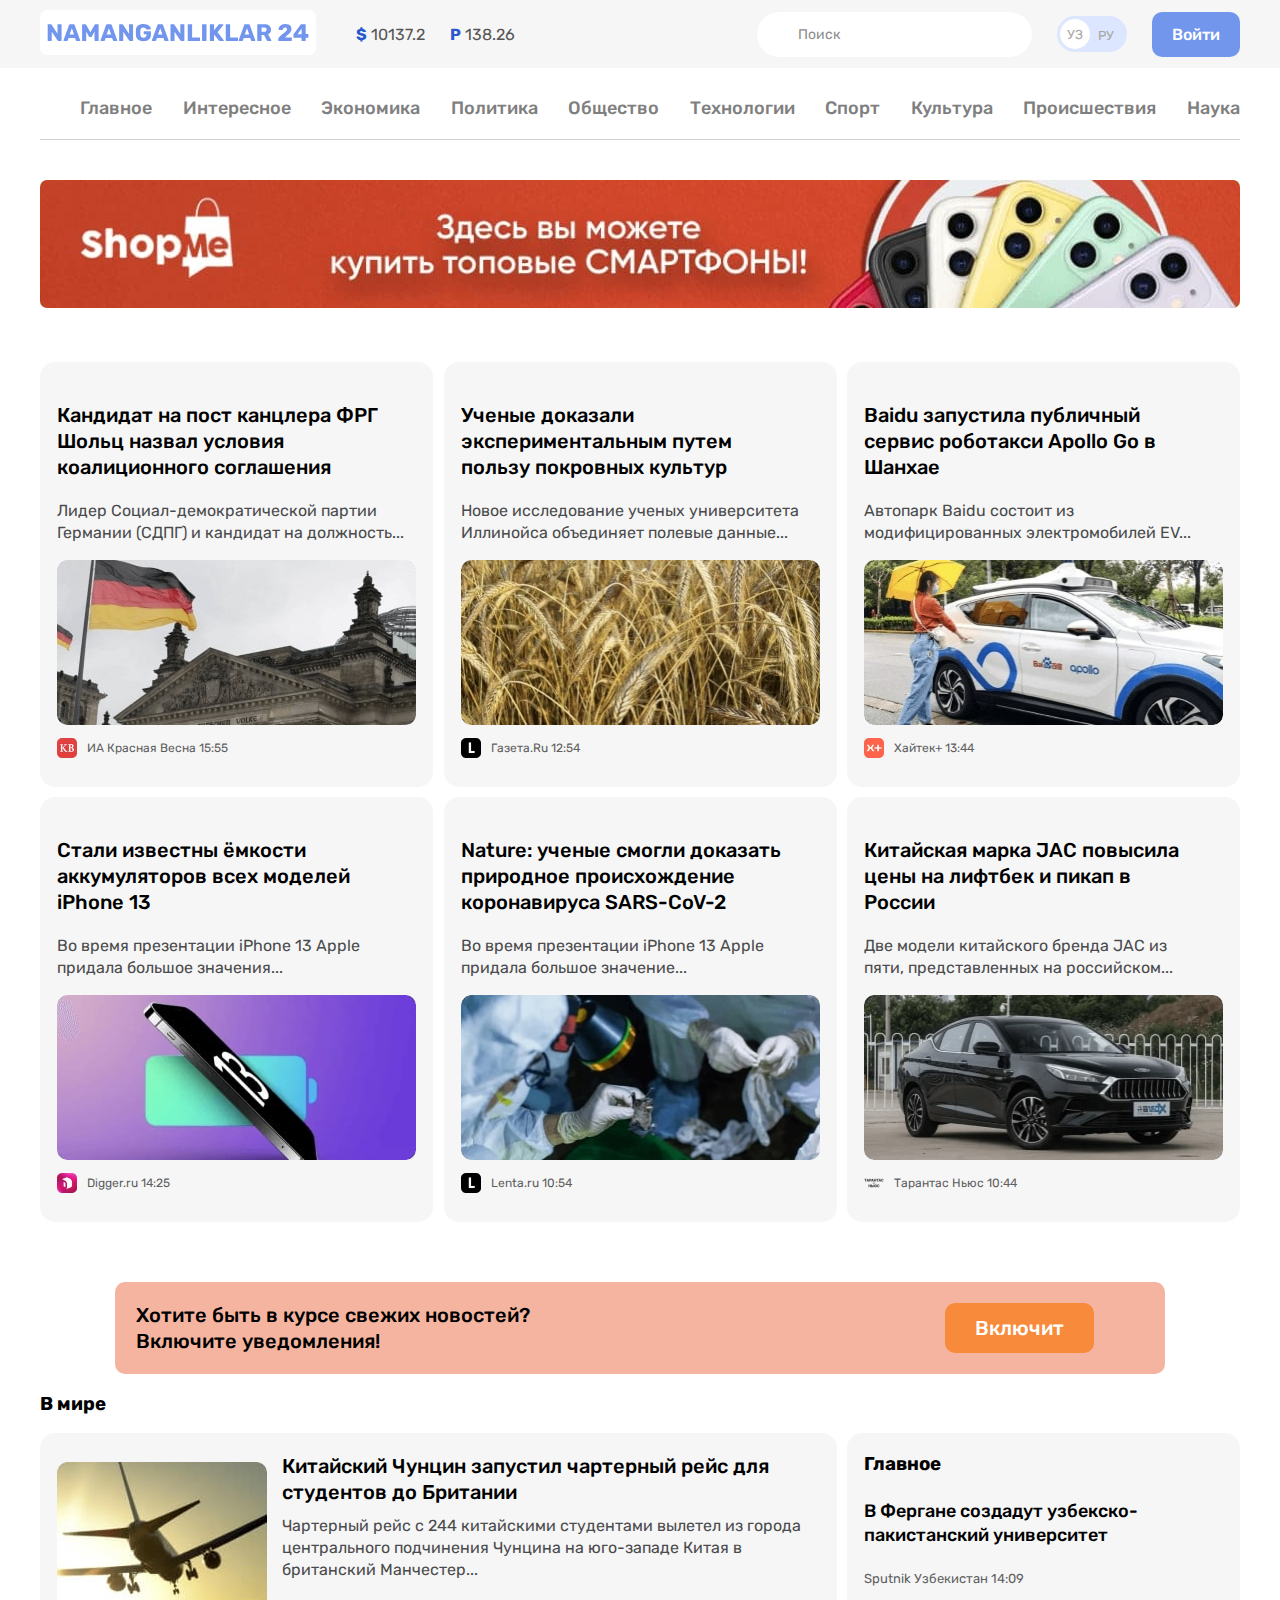
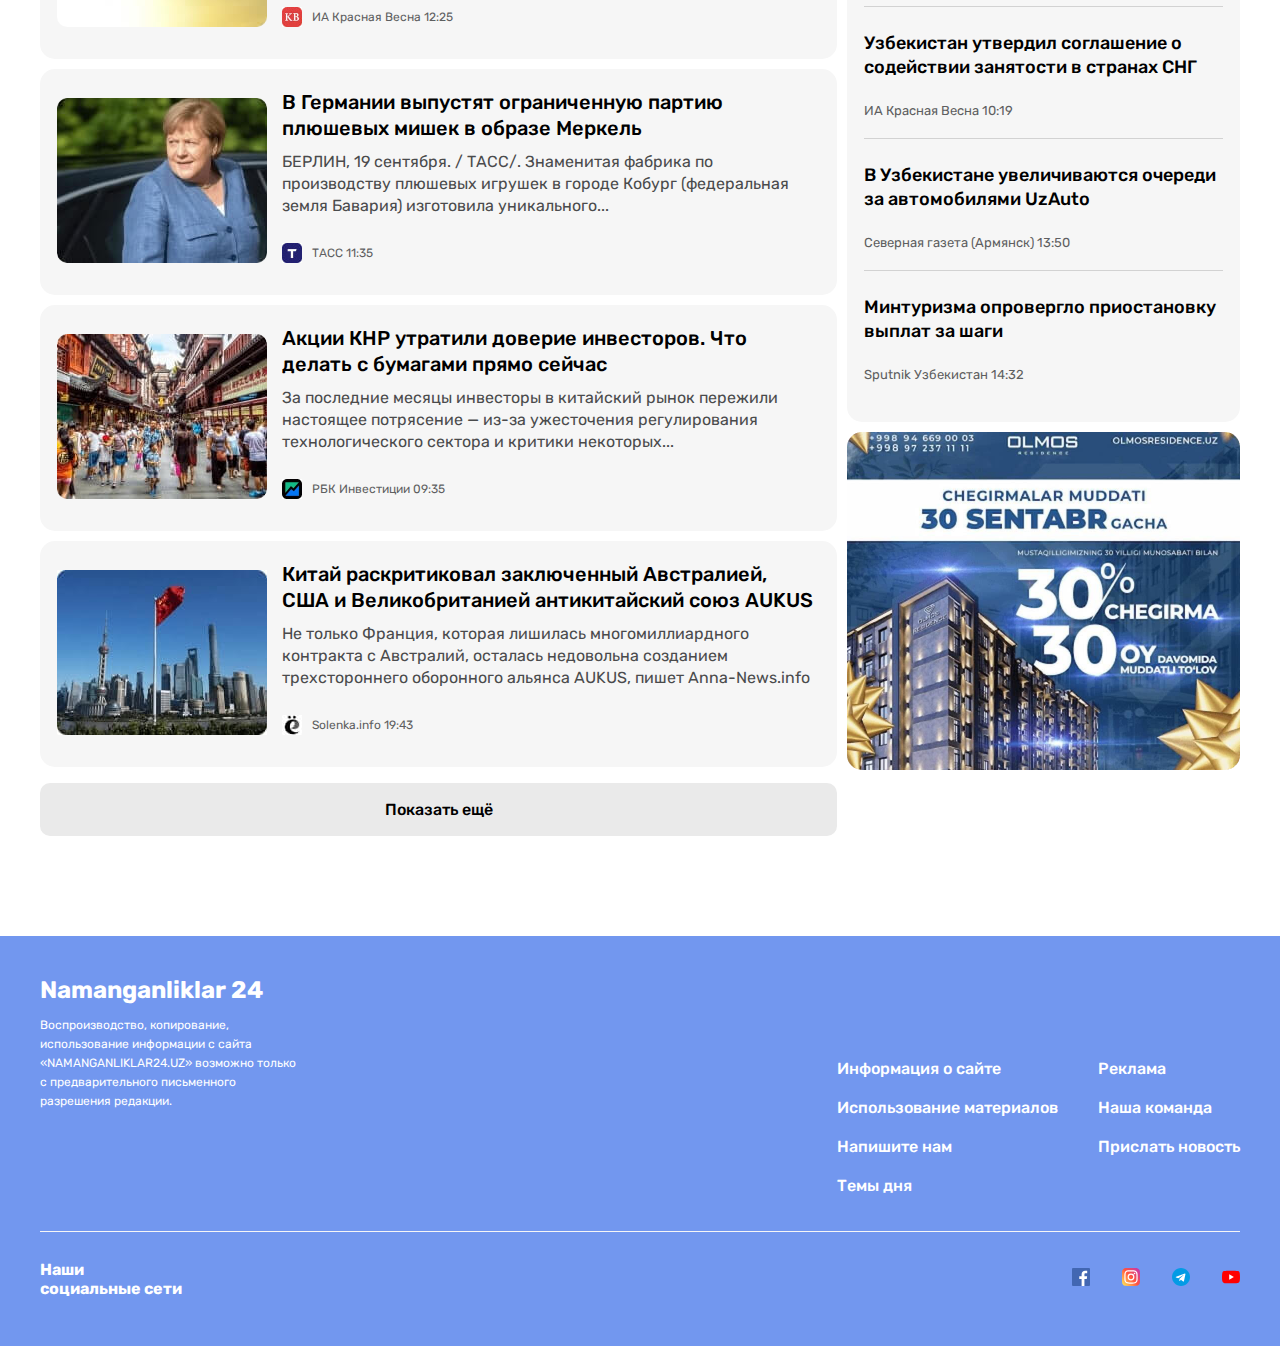
==== index.html @ 08984729 "Add container styling to the page" ====
<!DOCTYPE html>
<html lang="en">
  <head>
    <meta charset="UTF-8" />
    <meta http-equiv="X-UA-Compatible" content="IE=edge" />
    <meta name="viewport" content="width=device-width, initial-scale=1.0" />
    <title>Namanganliklar 24</title>
    <!--* rubik font  -->
    <link rel="preconnect" href="https://fonts.googleapis.com" />
    <link rel="preconnect" href="https://fonts.gstatic.com" crossorigin />
    <link
      href="https://fonts.googleapis.com/css2?family=DM+Serif+Display&family=Rubik&display=swap"
      rel="stylesheet"
    />
    <!--* css -->
    <link rel="stylesheet" href="./css/styles.css" />
  </head>
  <body>
    <!--* header -->
    <header class="site-header">
      <!--* header top -->
      <div class="header-top">
        <div class="container">
          <div class="header-top-inner">
            <div class="header-top-start">
              <!-- logo -->
              <a class="header-logo" href="./index.html">
                <img
                  class="header-logo-img"
                  width="264"
                  height="28"
                  src="./images/header_images/namanganliklar-logo.svg"
                  alt="Namanganliklar Logo"
                />
              </a>
              <!-- currency list -->
              <ul class="header-top-currency-list">
                <li class="currency-item">
                  <span class="currency">$</span> 10137.2
                </li>
                <li class="currency-item">
                  <span class="currency">P</span> 138.26
                </li>
              </ul>
            </div>

            <div class="header-top-end">
              <!-- search bar -->
              <div class="header-top-search">
                <p class="search-text">Поиск</p>
              </div>
              <!-- language toggle -->
              <ul class="lang-list">
                <li class="lang-item">
                  <a class="lang-link active-lang" href="#"> УЗ </a>
                </li>
                <li class="lang-item">
                  <a class="lang-link" href="#"> РУ </a>
                </li>
              </ul>
              <!-- signup -->
              <a class="header-top-end-signup" href="#">Войти</a>
            </div>
          </div>
        </div>
      </div>

      <!--* header bottom -> site navigation -->
      <nav class="site-navigation">
        <div class="container">
          <ul class="site-navigation-links">
            <li class="site-navigation-item">
              <a class="site-navigation-link" href="#">Главное</a>
            </li>
            <li class="site-navigation-item">
              <a class="site-navigation-link" href="#">Интересное</a>
            </li>
            <li class="site-navigation-item">
              <a class="site-navigation-link" href="#">Экономика</a>
            </li>
            <li class="site-navigation-item">
              <a class="site-navigation-link" href="#">Политика</a>
            </li>
            <li class="site-navigation-item">
              <a class="site-navigation-link" href="#">Общество</a>
            </li>
            <li class="site-navigation-item">
              <a class="site-navigation-link" href="#">Технологии</a>
            </li>
            <li class="site-navigation-item">
              <a class="site-navigation-link" href="#">Спорт</a>
            </li>
            <li class="site-navigation-item">
              <a class="site-navigation-link" href="#">Культура</a>
            </li>
            <li class="site-navigation-item">
              <a class="site-navigation-link" href="#">Происшествия</a>
            </li>
            <li class="site-navigation-item">
              <a class="site-navigation-link" href="#">Наука</a>
            </li>
          </ul>
        </div>
      </nav>
    </header>

    <!--* end of the header  -->
    <!--* main -->
    <main>
      <aside class="aside-top">
        <div class="container">
          <a class="aside-top-ad" target="blank" href="https://shopme.uz/">
            <img
              class="aside-top-ad-image"
              src="./images/banner-images/shopme_image.jpg"
              srcset="
                ./images/banner-images/shopme_image.jpg    1x,
                ./images/banner-images/shopme_image@2x.jpg 2x
              "
              alt="ShopMe ad image"
              width="1200"
              height="128"
            />
          </a>
        </div>
      </aside>

      <!--* Latest news -->
      <section class="latest-news">
        <div class="container">
          <ul class="latest-news-list">
            <li class="latest-news-item">
              <h3 class="latest-news-item-title">
                <a class="latest-news-item-link" href="#">
                  Кандидат на пост канцлера ФРГ Шольц назвал условия
                  коалиционного соглашения
                </a>
              </h3>
              <p class="latest-news-item-text text-gray">
                Лидер Социал-демократической партии Германии (СДПГ) и кандидат
                на должность...
              </p>
              <img
                class="latest-news-item-img"
                src="./images/card_images/germany.jpg"
                srcset="
                  ./images/card_images/germany.jpg    1x,
                  ./images/card_images/germany@2x.jpg 2x
                "
                alt="template logo"
                width="359"
                height="165"
              />
              <div class="latest-news-item-box">
                <img
                  class="latest-news-item-box-img"
                  src="./images/brands/KB.png"
                  srcset="
                    ./images/brands/KB.png    1x,
                    ./images/brands/KB@2x.jpg 2x
                  "
                  alt="template logo"
                  width="20"
                  height="20"
                />
                <p class="latest-news-item-box-text">
                  ИА Красная Весна
                  <time class="latest-news-item-box-time">15:55</time>
                </p>
              </div>
            </li>
            <li class="latest-news-item">
              <div class="latest-news-item-container">
                <h3 class="latest-news-item-title">
                  <a class="latest-news-item-link" href="#"
                    >Ученые доказали экспериментальным путем пользу покровных
                    культур</a
                  >
                </h3>
              </div>
              <p class="latest-news-item-text text-gray">
                Новое исследование ученых университета Иллинойса объединяет
                полевые данные...
              </p>
              <img
                class="latest-news-item-img"
                src="./images/card_images/corn.jpg"
                srcset="
                  ./images/card_images/corn.jpg    1x,
                  ./images/card_images/corn@2x.jpg 2x
                "
                alt="corn image"
                width="359"
                height="165"
              />
              <div class="latest-news-item-box">
                <img
                  class="latest-news-item-box-img"
                  src="./images/brands/lenta_ru.png"
                  srcset="
                    ./images/brands/lenta_ru.png    1x,
                    ./images/brands/lenta_ru@2x.jpg
                  "
                  alt="lenta.ru logo"
                  width="20"
                  height="20"
                />
                <p class="latest-news-item-box-text">
                  Газета.Ru <time class="latest-news-item-box-time">12:54</time>
                </p>
              </div>
            </li>
            <li class="latest-news-item">
              <div class="latest-news-item-container">
                <h3 class="latest-news-item-title">
                  <a class="latest-news-item-link" href="#"
                    >Baidu запустила публичный сервис роботакси Apollo Go в
                    Шанхае</a
                  >
                </h3>
              </div>
              <p class="latest-news-item-text text-gray">
                Автопарк Baidu состоит из модифицированных электромобилей EV...
              </p>
              <img
                class="latest-news-item-img"
                src="./images/card_images/car.jpg"
                srcset="
                  ./images/card_images/car.jpg    1x,
                  ./images/card_images/car@2x.jpg 2x
                "
                alt="electro car image"
                width="359"
                height="165"
              />
              <div class="latest-news-item-box">
                <img
                  class="latest-news-item-box-img"
                  src="./images/brands/X+.png"
                  srcset="
                    ./images/brands/X+.png   1x,
                    ./images/brands/X@2x.jpg 2x
                  "
                  alt="Xayter+ logo"
                  width="20"
                  height="20"
                />
                <p class="latest-news-item-box-text">
                  Хайтек+ <time class="latest-news-item-box-time">13:44</time>
                </p>
              </div>
            </li>
            <li class="latest-news-item">
              <div class="latest-news-item-container">
                <h3 class="latest-news-item-title">
                  <a class="latest-news-item-link" href="#"
                    >Стали известны ёмкости аккумуляторов всех моделей iPhone
                    13</a
                  >
                </h3>
                <p class="latest-news-item-text text-gray">
                  Во время презентации iPhone 13 Apple придала большое
                  значения...
                </p>
              </div>
              <img
                class="latest-news-item-img"
                src="./images/card_images/Iphone13.jpg"
                srcset="
                  ./images/card_images/Iphone13.jpg    1x,
                  ./images/card_images/Iphone13@2x.jpg 2x
                "
                alt="Iphone13 image"
                width="359"
                height="165"
              />
              <div class="latest-news-item-box">
                <img
                  class="latest-news-item-box-img"
                  src="./images/brands/digger_ru.png"
                  srcset="
                    ./images/brands/digger_ru.png    1x,
                    ./images/brands/digger_ru@2x.jpg
                  "
                  alt="digger.ru logo"
                  width="20"
                  height="20"
                />
                <p class="latest-news-item-box-text">
                  Digger.ru <time class="latest-news-item-box-time">14:25</time>
                </p>
              </div>
            </li>
            <li class="latest-news-item">
              <div class="latest-news-item-container">
                <h3 class="latest-news-item-title">
                  <a class="latest-news-item-link" href="#">
                    Nature: ученые смогли доказать природное происхождение
                    коронавируса SARS-CoV-2
                  </a>
                </h3>
                <p class="latest-news-item-text text-gray">
                  Во время презентации iPhone 13 Apple придала большое
                  значение...
                </p>
              </div>
              <img
                class="latest-news-item-img"
                src="./images/card_images/surgery.jpg"
                srcset="
                  ./images/card_images/surgery.jpg    1x,
                  ./images/card_images/surgery@2x.jpg 2x
                "
                alt="surgery image"
                width="359"
                height="165"
              />
              <div class="latest-news-item-box">
                <img
                  class="latest-news-item-box-img"
                  src="./images/brands/lenta_ru.png"
                  srcset="
                    ./images/brands/lenta_ru.png    1x,
                    ./images/brands/lenta_ru@2x.jpg 2x
                  "
                  alt="lenta.ru logo"
                  width="20"
                  height="20"
                />
                <p class="latest-news-item-box-text">
                  Lenta.ru <time class="latest-news-item-box-time">10:54</time>
                </p>
              </div>
            </li>
            <li class="latest-news-item">
              <div class="latest-news-item-container">
                <h3 class="latest-news-item-title">
                  <a class="latest-news-item-link" href="#"
                    >Китайская марка JAC повысила цены на лифтбек и пикап в
                    <br />
                    России</a
                  >
                </h3>
                <p class="latest-news-item-text text-gray">
                  Две модели китайского бренда JAC из пяти, представленных на
                  российском...
                </p>
              </div>
              <img
                class="latest-news-item-img"
                src="./images/card_images/car_black.jpg"
                srcset="
                  ./images/card_images/car_black.jpg    1x,
                  ./images/card_images/car_black@2x.jpg 2x
                "
                alt="car image"
                width="359"
                height="165"
              />
              <div class="latest-news-item-box">
                <img
                  class="latest-news-item-box-img"
                  src="./images/brands/Tarantas_News.png"
                  srcset="
                    ./images/brands/Tarantas_News.png    1x,
                    ./images/brands/Tarantas_News@2x.jpg
                  "
                  alt="Tarantas News logo"
                  width="20"
                  height="20"
                />
                <p class="latest-news-item-box-text">
                  Тарантас Ньюс
                  <time class="latest-news-item-box-time">10:44</time>
                </p>
              </div>
            </li>
          </ul>
        </div>
      </section>
      <!--* banner end -->

      <!--* article -->
      <article class="site-article">
        <div class="article-inner">
          <h3 class="article-title text-black">
            Хотите быть в курсе свежих новостей? <br />
            Включите уведомления!
          </h3>
          <a class="article-link text-white" href="#">Включит</a>
        </div>
      </article>

      <!--* in the world section -->
      <section class="world-news">
        <div class="container">
          <h3>В мире</h3>
          <!-- news wrapper -->
          <div class="news-container">
            <div class="world-news-wrapper">
              <ul class="world-news-list">
                <li class="world-news-item">
                  <img
                    class="world-news-item-img"
                    src="./images/in_the_world_section/airplane.jpg"
                    srcset="
                      ./images/in_the_world_section/airplane.jpg        1x,
                      ./images/in_the_world_section/airplane_retina.jpg 2x
                    "
                    alt="airplane"
                    width="210"
                    height="165"
                  />
                  <div class="world-news-item-info">
                    <div class="world-news-item-container">
                      <h4 class="world-news-item-title">
                        <a href="#" class="world-news-item-link"
                          >Китайский Чунцин запустил чартерный рейс для
                          студентов до Британии</a
                        >
                      </h4>
                      <p class="world-news-item-text text-gray">
                        Чартерный рейс с 244 китайскими студентами вылетел из
                        города центрального подчинения Чунцина на юго-западе
                        Китая в британский Манчестер...
                      </p>
                    </div>
                    <div class="world-news-item-box">
                      <img
                        class="world-news-item-box-img"
                        src="./images/in_the_world_section/card-images/kb.jpg"
                        srcset="
                          ./images/in_the_world_section/card-images/kb.jpg    1x,
                          ./images/in_the_world_section/card-images/kb@2x.jpg 2x
                        "
                        alt="template image"
                        width="20"
                        height="20"
                      />
                      <p class="world-news-item-box-text">
                        ИА Красная Весна
                        <time class="world-news-item-box-time">12:25</time>
                      </p>
                    </div>
                  </div>
                </li>
                <li class="world-news-item">
                  <img
                    class="world-news-item-img"
                    src="./images/in_the_world_section/angela_merkel.jpg"
                    alt="angela merkel"
                    width="210"
                    height="165"
                    srcset="
                      ./images/in_the_world_section/angela_merkel.jpg        1x,
                      ./images/in_the_world_section/angela_merkel_retina.jpg 2x
                    "
                  />

                  <div class="world-news-item-info">
                    <div class="world-news-item-container">
                      <h4 class="world-news-item-title">
                        <a href="#" class="world-news-item-link"
                          >В Германии выпустят ограниченную партию плюшевых
                          мишек в образе Меркель</a
                        >
                      </h4>
                    </div>
                    <p class="world-news-item-text text-gray">
                      БЕРЛИН, 19 сентября. / ТАСС/. Знаменитая фабрика по
                      производству плюшевых игрушек в городе Кобург (федеральная
                      земля Бавария) изготовила уникального...
                    </p>
                    <div class="world-news-item-box">
                      <img
                        class="world-news-item-box-img"
                        src="./images/in_the_world_section/card-images/tass.jpg"
                        srcset="
                          ./images/in_the_world_section/card-images/tass.jpg    1x,
                          ./images/in_the_world_section/card-images/tass@2x.jpg 2x
                        "
                        alt="template image"
                        width="20"
                        height="20"
                      />
                      <p class="world-news-item-box-text">
                        ТАСС
                        <time class="world-news-item-box-time">11:35</time>
                      </p>
                    </div>
                  </div>
                </li>
                <li class="world-news-item">
                  <img
                    class="world-news-item-img"
                    src="./images/in_the_world_section/china_street.jpg"
                    alt="china street"
                    width="210"
                    height="165"
                    srcset="
                      ./images/in_the_world_section/china_street.jpg        1x,
                      ./images/in_the_world_section/china_street_retina.jpg 2x
                    "
                  />

                  <div class="world-news-item-info">
                    <div class="world-news-item-container">
                      <h4 class="world-news-item-title">
                        <a href="#" class="world-news-item-link"
                          >Акции КНР утратили доверие инвесторов. Что делать с
                          бумагами прямо сейчас</a
                        >
                      </h4>
                    </div>
                    <p class="world-news-item-text text-gray">
                      За последние месяцы инвесторы в китайский рынок пережили
                      настоящее потрясение — из-за ужесточения регулирования
                      технологического сектора и критики некоторых...
                    </p>
                    <div class="world-news-item-box">
                      <img
                        class="world-news-item-box-img"
                        src="./images/in_the_world_section/card-images/tbk.jpg"
                        srcset="
                          ./images/in_the_world_section/card-images/tbk.jpg    1x,
                          ./images/in_the_world_section/card-images/tbk@2x.jpg 2x
                        "
                        alt="template image"
                        width="20"
                        height="20"
                      />
                      <p class="world-news-item-box-text">
                        РБК Инвестиции
                        <time class="world-news-item-box-time">09:35</time>
                      </p>
                    </div>
                  </div>
                </li>
                <li class="world-news-item">
                  <img
                    src="./images/in_the_world_section/china_flag.jpg"
                    alt="china flag"
                    width="210"
                    height="165"
                    srcset="
                      ./images/in_the_world_section/china_flag.jpg        1x,
                      ./images/in_the_world_section/china_flag_retina.jpg 2x
                    "
                  />

                  <div class="world-news-item-info">
                    <div class="world-news-item-container">
                      <h4 class="world-news-item-title">
                        <a href="#" class="world-news-item-link"
                          >Китай раскритиковал заключенный Австралией, США и
                          Великобританией антикитайский союз AUKUS</a
                        >
                      </h4>
                    </div>
                    <p class="world-news-item-text text-gray">
                      Не только Франция, которая лишилась многомиллиардного
                      контракта с Австралий, осталась недовольна созданием
                      трехстороннего оборонного альянса AUKUS, пишет
                      Anna-News.info
                    </p>
                    <div class="world-news-item-box">
                      <img
                        class="world-news-item-box-img"
                        src="./images/in_the_world_section/card-images/solenka.jpg"
                        srcset="
                          ./images/in_the_world_section/card-images/solenka.jpg    1x,
                          ./images/in_the_world_section/card-images/solenka@2x.jpg 2x
                        "
                        alt="template image"
                        width="20"
                        height="20"
                      />
                      <p class="world-news-item-box-text">
                        Solenka.info
                        <time class="world-news-item-box-time">19:43</time>
                      </p>
                    </div>
                  </div>
                </li>
              </ul>
              <a class="world-news-wrapper-link text-black" href="#"
                >Показать ещё</a
              >
            </div>
            <div class="main-news">
              <div class="main-news-container">
                <h3 class="text-black main-news-title">Главное</h3>
                <ul class="main-news-list">
                  <li class="main-news-item">
                    <div class="main-news-item-container">
                      <h4 class="main-news-item-title">
                        <a href="#" class="main-news-item-link">
                          В Фергане создадут узбекско-пакистанский университет
                        </a>
                      </h4>
                    </div>
                    <p class="main-news-item-text">
                      Sputnik Узбекистан
                      <time class="main-news-item-box-time">14:09</time>
                    </p>
                  </li>
                  <li class="main-news-item">
                    <div class="main-news-item-container">
                      <h4 class="main-news-item-title">
                        <a href="#" class="main-news-item-link">
                          Узбекистан утвердил соглашение о содействии занятости
                          в странах СНГ
                        </a>
                      </h4>
                    </div>
                    <p class="main-news-item-text">
                      ИА Красная Весна
                      <time class="main-news-item-box-time">10:19</time>
                    </p>
                  </li>
                  <li class="main-news-item">
                    <div class="main-news-item-container">
                      <h4 class="main-news-item-title">
                        <a href="#" class="main-news-item-link">
                          В Узбекистане увеличиваются очереди за автомобилями
                          UzAuto
                        </a>
                      </h4>
                    </div>
                    <p class="main-news-item-text">
                      Северная газета (Армянск)
                      <time class="main-news-item-box-time">13:50</time>
                    </p>
                  </li>
                  <li class="main-news-item last-item">
                    <div class="main-news-item-container">
                      <h4 class="main-news-item-title">
                        <a href="#" class="main-news-item-link">
                          Минтуризма опровергло приостановку выплат за шаги
                        </a>
                      </h4>
                    </div>
                    <p class="main-news-item-text">
                      Sputnik Узбекистан
                      <time class="main-news-item-box-time">14:32</time>
                    </p>
                  </li>
                </ul>
              </div>
              <aside class="aside-bottom">
                <a
                  class="aside-bottom-ad-link"
                  target="blank"
                  href="https://olmosresidence.uz/"
                  ><img
                    class="aside-bottom-ad-img"
                    src="./images/aside_image.jpg"
                    srcset="
                      ./images/aside_image.jpg        1x,
                      ./images/aside_image_retina.jpg 2x
                    "
                    alt="template image"
                    width="393"
                    height="338"
                /></a>
              </aside>
            </div>
          </div>
        </div>
      </section>
    </main>

    <!-- Footer -->
    <footer class="bg-blue text-white site-footer">
      <div class="container">
        <div class="footer-top">
          <!-- top-start -->
          <div class="footer-copyright">
            <strong class="footer-copyright-logo">Namanganliklar 24</strong>
            <p class="footer-copyright-text">
              Воспроизводство, копирование, использование информации с сайта
              «NAMANGANLIKLAR24.UZ» возможно только с предварительного
              письменного разрешения редакции.
            </p>
          </div>
          <!--* top-middle and top-end sides are near to each other. That's why we're gonna use a div here -->
          <div class="footer-links-container">
            <ul class="footer-links">
              <li class="footer-links-item">
                <a class="footer-links-item-link text-white" href="#"
                  >Информация о сайте</a
                >
              </li>
              <li class="footer-links-item">
                <a class="footer-links-item-link text-white" href="#"
                  >Использование материалов</a
                >
              </li>
              <li class="footer-links-item">
                <a class="footer-links-item-link text-white" href="#"
                  >Напишите нам</a
                >
              </li>
              <li class="footer-links-item">
                <a class="footer-links-item-link text-white" href="#"
                  >Темы дня</a
                >
              </li>
            </ul>
            <ul class="footer-links">
              <li class="footer-links-item">
                <a class="footer-links-item-link text-white" href="#"
                  >Реклама</a
                >
              </li>
              <li class="footer-links-item">
                <a class="footer-links-item-link text-white" href="#"
                  >Наша команда</a
                >
              </li>
              <li class="footer-links-item">
                <a class="footer-links-item-link text-white" href="#"
                  >Прислать новость</a
                >
              </li>
            </ul>
            <!-- footer bottom -->
          </div>
        </div>
        <div class="footer-bottom">
          <strong class="footer-bottom-title">Наши <br> социальные сети</strong>
          <ul class="footer-bottom-list">
            <li class="footer-bottom-item">
              <a
                class="footer-bottom-list-link"
                href="https://facebook.com"
                target="blank"
                ><img
                  class="footer-bottom-list-link-img"
                  src="./images/social-logos/facebook.svg"
                  alt="facebook image"
                  width="18"
                  height="18"
              /></a>
            </li>
            <li class="footer-bottom-item">
              <a
                class="footer-bottom-list-link"
                href="https://instagram.com"
                target="blank"
                ><img
                  class="footer-bottom-list-link-img"
                  src="./images/social-logos/instagram.svg"
                  alt="instagram image"
                  width="18"
                  height="18"
              /></a>
            </li>
            <li class="footer-bottom-item">
              <a
                class="footer-bottom-list-link"
                href="https://telegram.com"
                target="blank"
                ><img
                  class="footer-bottom-list-link-img"
                  src="./images/social-logos/telegram.svg"
                  alt="telegram image"
                  width="18"
                  height="18"
              /></a>
            </li>
            <li class="footer-bottom-item">
              <a
                class="footer-bottom-list-link"
                href="https://m.youtube.com"
                target="blank"
                ><img
                  class="footer-bottom-list-link-img"
                  src="./images/social-logos/youtube.svg"
                  alt="youtube image"
                  width="18"
                height="18"  
                />
                 </a
              >
            </li>
          </ul>
        </div>
      </div>
    </footer>
  </body>
</html>
---- css/styles.css ----
/** custom styling and classes **/
*{
  box-sizing: border-box;
}
body {
  margin: 0;
  font-family: "Rubik", sans-serif;
}

ul {
  list-style: none;
}

a {
  text-decoration: none;
}

.text-black {
  color: #000;
}

.text-gray {
  color: #4a4b4c;
}

.text-white {
  color: #fff;
}

h1,
h2,
h3,
h4 {
  color: #000;
}

.bg-blue {
  background-color: #7297ef;
}

.container{
  width: 1240px;
  margin-right: auto;
  margin-left: auto;
  padding-right: 20px;
  padding-left: 20px;
}

/********* HEADER ********/

.header-top{
  background-color: #f6f6f6;
}

.header-top-inner {
  display: flex;
  justify-content: space-between;
  align-items: center;
}
.header-top-start {
  display: flex;
  align-items: center;
}

.header-logo-img{
  width: 276px;
  height: 45px;
}


.header-top-currency-list {
  display: flex;
  
}
.currency-item {
  color: #555;
  margin-right: 25px;
}

.currency {
  font-weight: 700;
  font-size: 16px;
  line-height: 19px;
  color: #2959ce;
}

.header-top-end {
  display: flex;
  align-items: center;
}

.header-top-search {
  width: 275px;
  height: 45px;
  margin-right: 25px;
  padding-left: 41px;
  background-color: #fff;
  border-radius: 60px;
}

.search-text{
  font-size: 14px;
  line-height: 17px;
  color: #8d8d8d;
}

.lang-list {
  display: flex;
  align-items: center;
  width: 70px;
  height: 36px;
  margin-right: 25px;
  padding-left: 0;
  background-color: #dce6ff;
  border-radius: 39px;
}

.lang-link{
  font-size: 13px;
  line-height: 15px;
  color: #a6a6a6;
  text-decoration: none;
}



.active-lang{
  display: flex;
  justify-content: center;
  align-items: center;
  width: 30px;
  height: 30px;
  margin-right: 8px;
  margin-left: 3px;
  background-color: #fff;
  border-radius: 50%;
}




.header-top-end-signup {
  background-color: #7296ec;
  font-style: normal;
  font-weight: 500;
  font-size: 16px;
  line-height: 19px;
  padding: 13px 20px;
  color: #ffffff;
  border-radius: 10px;
}

/* navbar */

.site-navigation-links {
  display: flex;
  flex-wrap: wrap;
  justify-content: space-between;
  align-items: center;
  margin-top: 30px;
  padding-bottom: 20px;
  border-bottom: 1px solid #d1d1d1;
}
.site-navigation-link {
  font-weight: 500;
  font-size: 18px;
  line-height: 21px;
  text-align: center;
  color: #7f7f7f;
}

/************* ASIDE TOP **************/
.aside-top{
  margin-top: 40px;
  margin-bottom: 50px;
}
.aside-top-ad-image {
  width: 1200px;
  height: 128px;
  border-radius: 7px;
}
/************* ASIDE TOP **************/

/********** LATEST NEWS **********/
.latest-news-list {
  display: flex;
  flex-wrap: wrap;
  justify-content: space-between;
  align-items: center;
  margin-bottom: 50px;
  padding-left: 0;
}
.latest-news-item {
  background-color: #f6f6f6;
  width: 393px;
  border-radius: 15px;
  padding: 20px 17px;
  margin-bottom: 10px;
}
.latest-news-item-container {
  width: 338px;
}
.latest-news-item-title {
  font-style: normal;
  font-weight: 500;
  font-size: 20px;
  line-height: 26px;
  color: #000000;
}
.latest-news-item-link {
  color: #000;
}

.latest-news-item-text {
  font-style: normal;
  font-weight: 400;
  font-size: 16px;
  line-height: 22px;
  color: #4a4b4c;
}
.latest-news-item-img {
  width: 359px;
  height: 165px;
  border-radius: 10px;
}

.latest-news-item-box {
  display: flex;
  justify-content: start;
  align-items: center;
}

.latest-news-item-box-text {
  font-size: 12px;
  line-height: 14px;
  margin-left: 10px;
  color: #5e5f61;
}

/*********** ARTICLE **********/
.site-article {
  width: 1050px;
  margin-right: auto;
  margin-left: auto;
  background-color: rgb(245, 180, 159);
  border-radius: 10px;
}
.article-inner {
  display: flex;
  justify-content: space-between;
  align-items: center;
  padding-right: 71px;
  padding-left: 21px;
}
.article-title {
  font-style: normal;
  font-weight: 500;
  font-size: 20px;
  line-height: 26px;
}

.article-link {
  background-color: #f78b3b;
  font-style: normal;
  font-weight: 500;
  
  font-size: 20px;
  line-height: 24px;
  padding: 13px 30px;
  border-radius: 10px;
}

/***************** WORLD NEWS *************/
.news-container {
  display: flex;
  justify-content: space-between;
}
.world-news-list{
  margin-top: 0;
  padding-left: 0;
}
.world-news-item {
  display: flex;
  justify-content: space-between;
  align-items: center;
  width: 797px;
  margin-bottom: 10px;
  padding-top: 20px;
  padding-right: 20px;
  padding-left: 17px;
  padding-bottom: 23px;
  background-color: #f6f6f6;
  border-radius: 15px;
}

.world-news-item-img {
  width: 210px;
  height: 165px;
  border-radius: 10px;
}

.world-news-item-container {
  display: flex;
  flex-direction: column;
  justify-content: flex-start;
}

.world-news-item-info {
  width: 538px;
  margin-left: 15px;
}
.world-news-item-title {
  font-weight: 500;
  font-size: 20px;
  line-height: 26px;
  margin-top: 0;
  margin-bottom: 10px;
}

.world-news-item-link {
  color: #000;
}

.world-news-item-text {
  font-weight: 400;
  font-size: 16px;
  line-height: 22px;
  margin-top: 0;
  margin-bottom: 17px;
}

.world-news-item-box {
  display: flex;
  justify-content: start;
  align-items: center;
}

.world-news-item-box-text {
  margin-left: 10px;
  font-style: normal;
  font-weight: 400;
  font-size: 12px;
  line-height: 14px;
  color: #5e5f61;
}

.world-news-wrapper-link {
  display: block;
  text-align: center;
  padding: 17px 0;
  margin-bottom: 100px;
  font-style: normal;
  font-weight: 500;
  font-size: 16px;
  line-height: 19px;
  background-color: #eaeaea;
  border-radius: 10px;
}

/* main news */
.main-news {
  width: 393px;
}
.main-news-title{
  margin: 0;
}
.main-news-list{
  padding-left: 0;
}
.main-news-container {
  padding-top: 20px;
  padding-right: 17px;
  padding-bottom: 20px;
  padding-left: 17px;
  background-color: #f6f6f6;
  border-radius: 15px;
}

.main-news-item{
  margin-bottom: 20px;
  border-bottom: 1px solid #d2d2d2;
}
.last-item{
  border-bottom: none;
}
.main-news-item-title {
  font-weight: 500;
  font-size: 18px;
  line-height: 24px;
}
.main-news-item-text {
  margin-top: 0;
  margin-bottom: 20px;
  font-style: normal;
  font-weight: 400;
  font-size: 13px;
  line-height: 15px;
  color: #5e5f61;
}

.main-news-item-link {
  color: #000;
}

/****************** ASIDE BOTTOM ************/
.aside-bottom{
  margin-top: 10px;
}
.aside-bottom-ad-img {
  width: 393px;
  height: 338px;
  border-radius: 15px;
}
/****************** ASIDE BOTTOM ************/

/*********** FOOTER *********/
.footer-top {
  display: flex;
  justify-content: space-between;
  margin-bottom: 20px;
  padding-top: 40px;
  border-bottom: 1px solid #f6f6f6;
}
.footer-copyright {
  width: 264px;
}
.footer-copyright-logo {
  font-style: normal;
  font-weight: 700;
  font-size: 24px;
  line-height: 28px;
}
.footer-copyright-text {
  font-style: normal;
  font-weight: 400;
  font-size: 12px;
  line-height: 19px;
}
.footer-links-container {
  display: flex;
}
.footer-links{
  margin-top: 83px;
}
.footer-links-item{
  margin-bottom: 20px;
}
.footer-links-item-link {
  font-style: normal;
  font-weight: 500;
  font-size: 16px;
  line-height: 19px;
}

.footer-bottom {
  display: flex;
  justify-content: space-between;
  align-items: center;
  padding-bottom: 40px;
}
.footer-bottom-list {
  display: flex;
}

.footer-bottom-list-link{
  margin-left: 32px;
}
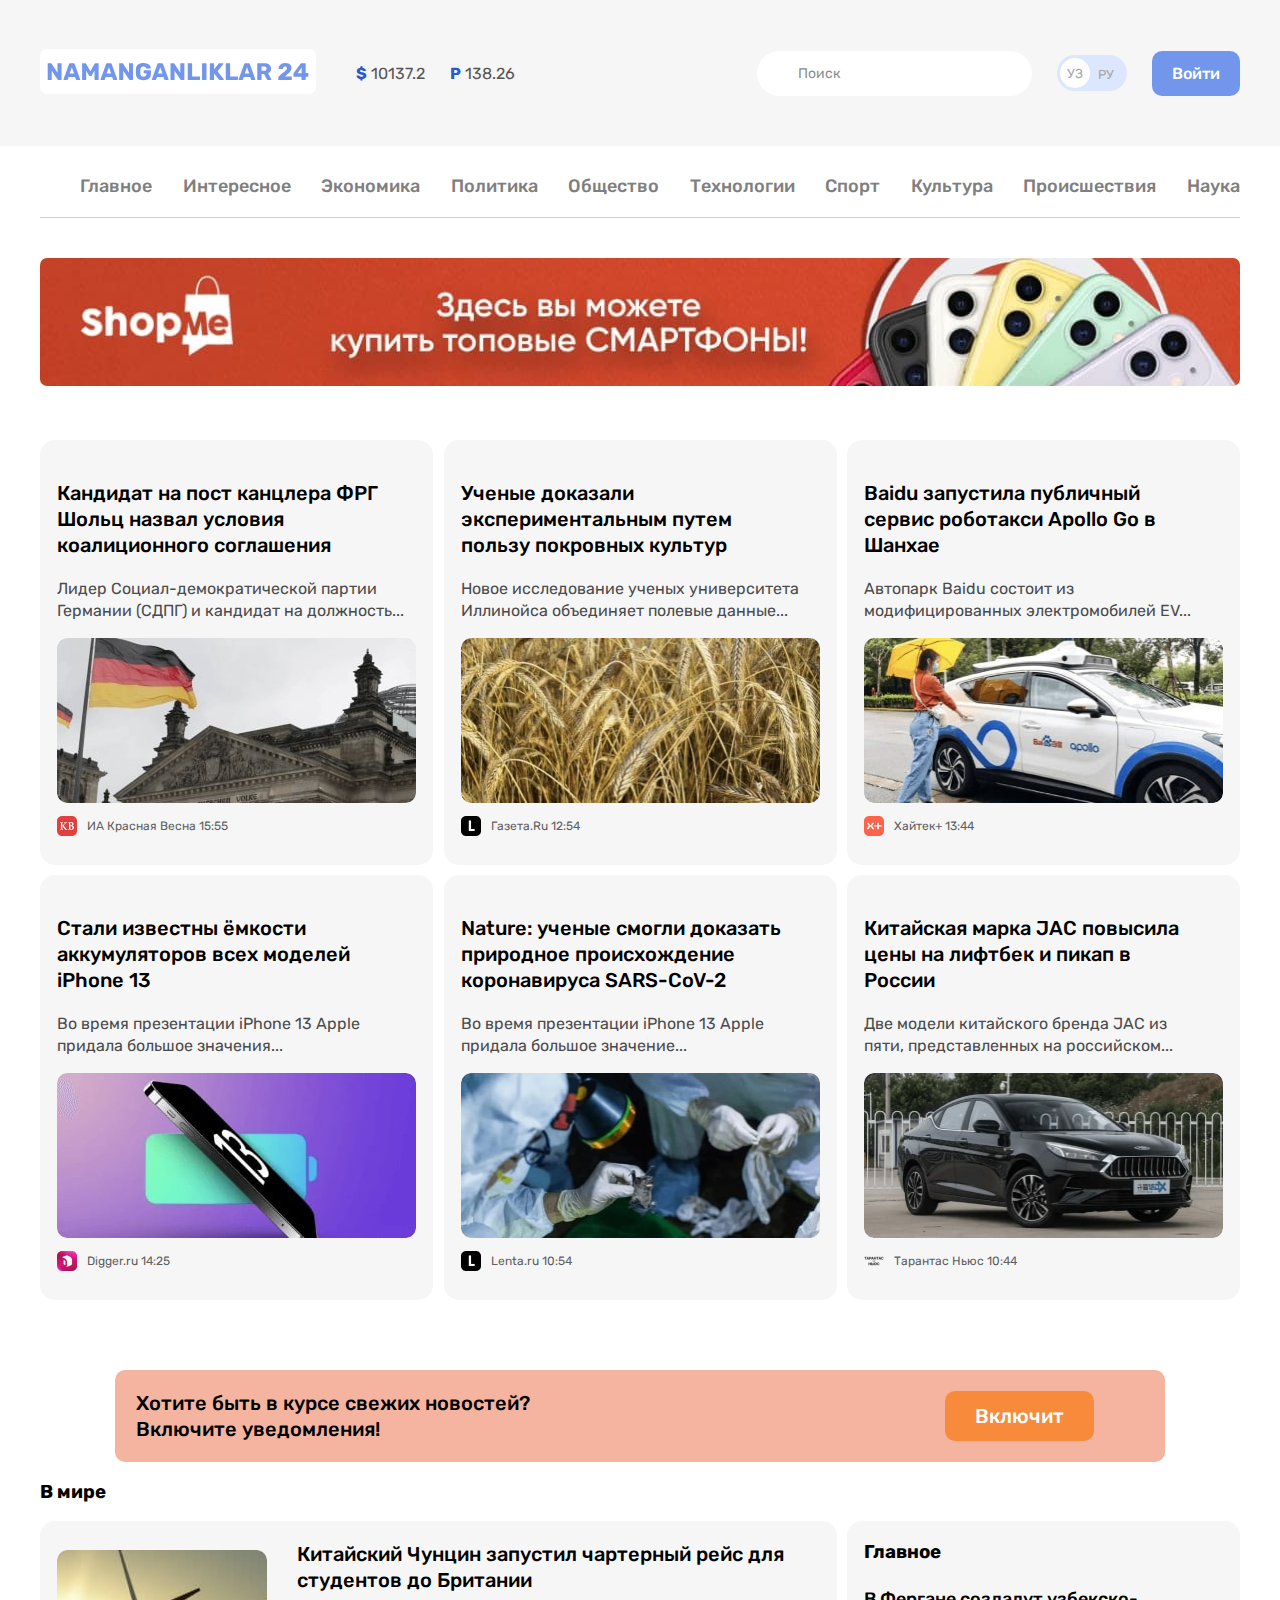
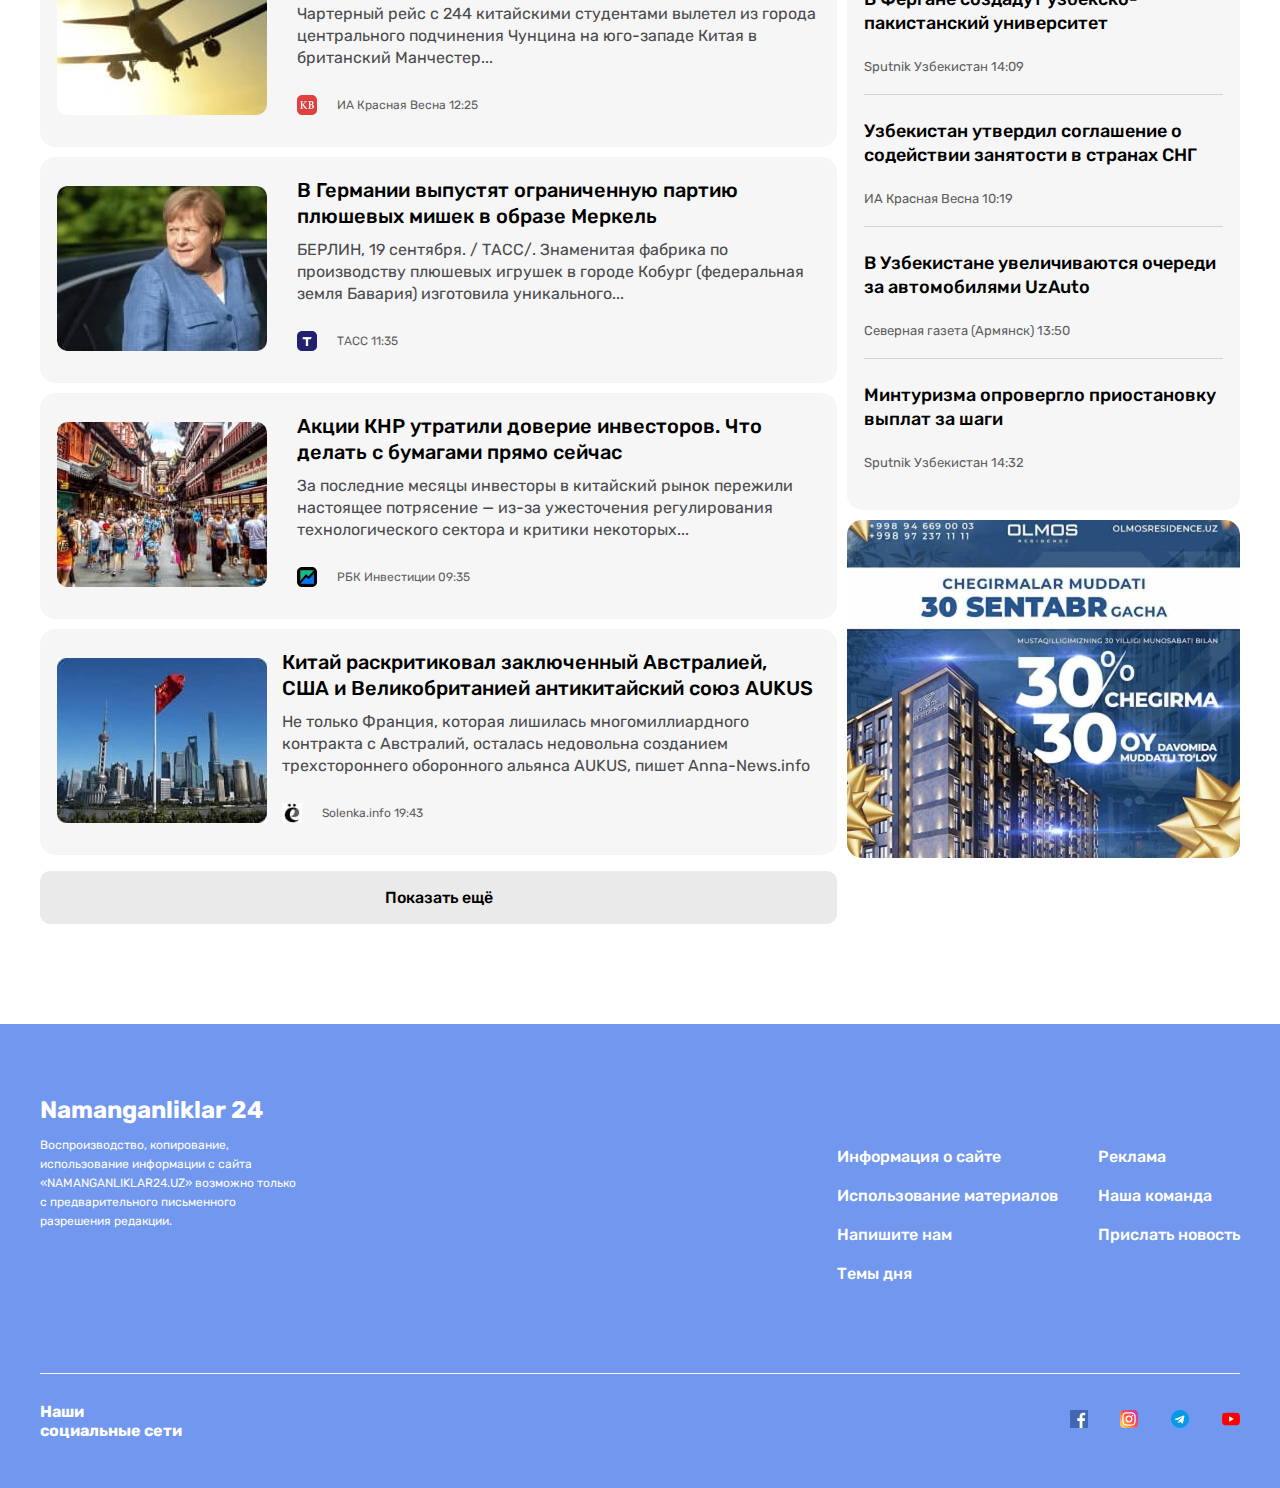
==== commit 91db8724: "Add interesting.html page" ====
--- a/index.html
+++ b/index.html
@@ -73,7 +73,7 @@
               <a class="site-navigation-link" href="#">Главное</a>
             </li>
             <li class="site-navigation-item">
-              <a class="site-navigation-link" href="#">Интересное</a>
+              <a class="site-navigation-link" href="./interesting.html">Интересное</a>
             </li>
             <li class="site-navigation-item">
               <a class="site-navigation-link" href="#">Экономика</a>
--- a/css/styles.css
+++ b/css/styles.css
@@ -47,8 +47,9 @@
 }
 
 /********* HEADER ********/
-
 .header-top{
+  margin-bottom: 30px;
+  padding: 39px 0;
   background-color: #f6f6f6;
 }
 
@@ -158,6 +159,7 @@
   justify-content: space-between;
   align-items: center;
   margin-top: 30px;
+  margin-bottom: 40px;
   padding-bottom: 20px;
   border-bottom: 1px solid #d1d1d1;
 }
@@ -171,7 +173,6 @@
 
 /************* ASIDE TOP **************/
 .aside-top{
-  margin-top: 40px;
   margin-bottom: 50px;
 }
 .aside-top-ad-image {
@@ -187,7 +188,7 @@
   flex-wrap: wrap;
   justify-content: space-between;
   align-items: center;
-  margin-bottom: 50px;
+  margin-bottom: 60px;
   padding-left: 0;
 }
 .latest-news-item {
@@ -287,8 +288,8 @@
   margin-bottom: 10px;
   padding-top: 20px;
   padding-right: 20px;
+  padding-bottom: 23px;
   padding-left: 17px;
-  padding-bottom: 23px;
   background-color: #f6f6f6;
   border-radius: 15px;
 }
@@ -296,6 +297,7 @@
 .world-news-item-img {
   width: 210px;
   height: 165px;
+  margin-right: 15px;
   border-radius: 10px;
 }
 
@@ -331,8 +333,11 @@
 
 .world-news-item-box {
   display: flex;
-  justify-content: start;
-  align-items: center;
+  align-items: center;
+}
+
+.world-news-item-box-img{
+  margin-right: 10px;
 }
 
 .world-news-item-box-text {
@@ -346,13 +351,13 @@
 
 .world-news-wrapper-link {
   display: block;
+  margin-bottom: 100px;
+  padding: 17px 0;
+  font-style: normal;
+  font-weight: 500;
+  font-size: 16px;
+  line-height: 19px;
   text-align: center;
-  padding: 17px 0;
-  margin-bottom: 100px;
-  font-style: normal;
-  font-weight: 500;
-  font-size: 16px;
-  line-height: 19px;
   background-color: #eaeaea;
   border-radius: 10px;
 }
@@ -407,8 +412,6 @@
   margin-top: 10px;
 }
 .aside-bottom-ad-img {
-  width: 393px;
-  height: 338px;
   border-radius: 15px;
 }
 /****************** ASIDE BOTTOM ************/
@@ -417,22 +420,24 @@
 .footer-top {
   display: flex;
   justify-content: space-between;
+  align-items:center;
   margin-bottom: 20px;
   padding-top: 40px;
+  padding-bottom: 40px;
   border-bottom: 1px solid #f6f6f6;
 }
 .footer-copyright {
   width: 264px;
 }
 .footer-copyright-logo {
+  margin-bottom: 15px;
   font-style: normal;
   font-weight: 700;
   font-size: 24px;
   line-height: 28px;
 }
 .footer-copyright-text {
-  font-style: normal;
-  font-weight: 400;
+  margin-bottom: 71px;
   font-size: 12px;
   line-height: 19px;
 }
@@ -441,6 +446,7 @@
 }
 .footer-links{
   margin-top: 83px;
+  margin-bottom: 30px;
 }
 .footer-links-item{
   margin-bottom: 20px;
@@ -462,6 +468,11 @@
   display: flex;
 }
 
-.footer-bottom-list-link{
+.footer-bottom-item:nth-child(2){
+  margin-right: 33px;
   margin-left: 32px;
 }
+
+.footer-bottom-item:nth-child(3){
+  margin-right: 33px;
+}
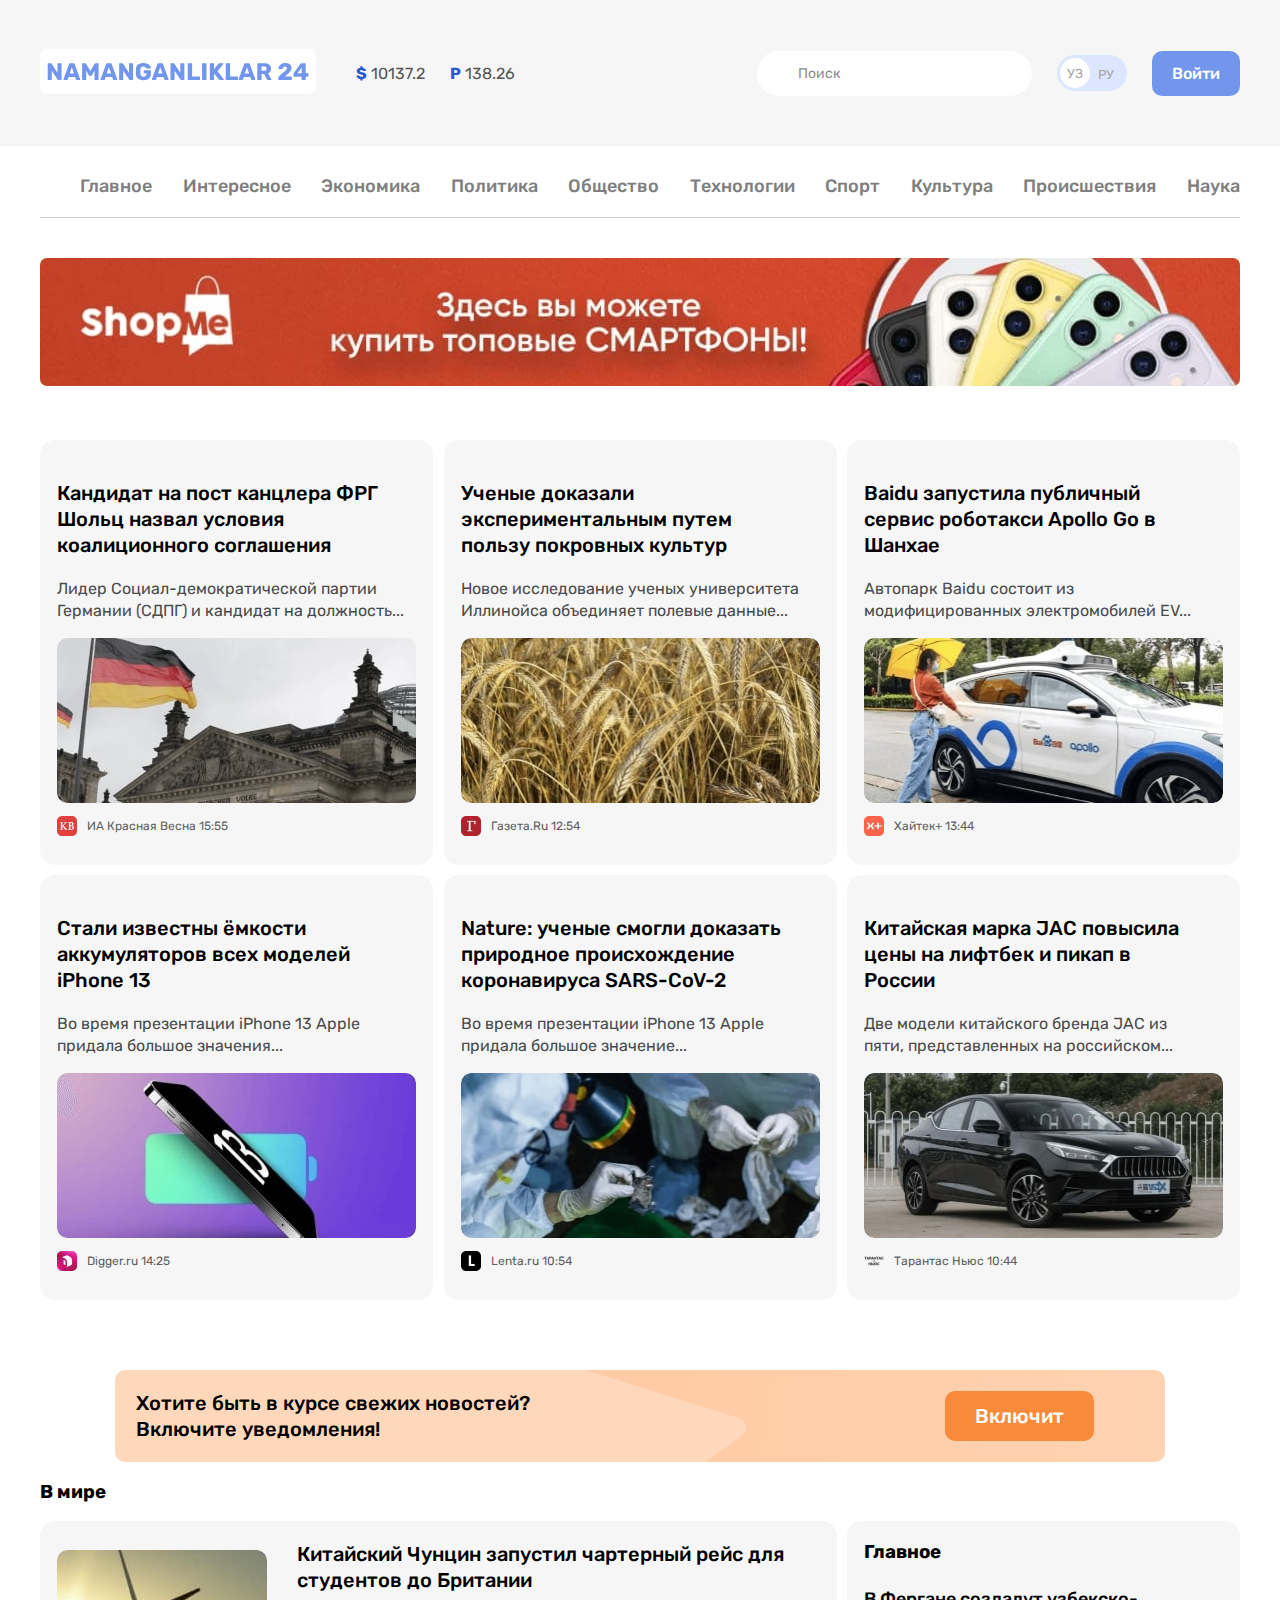
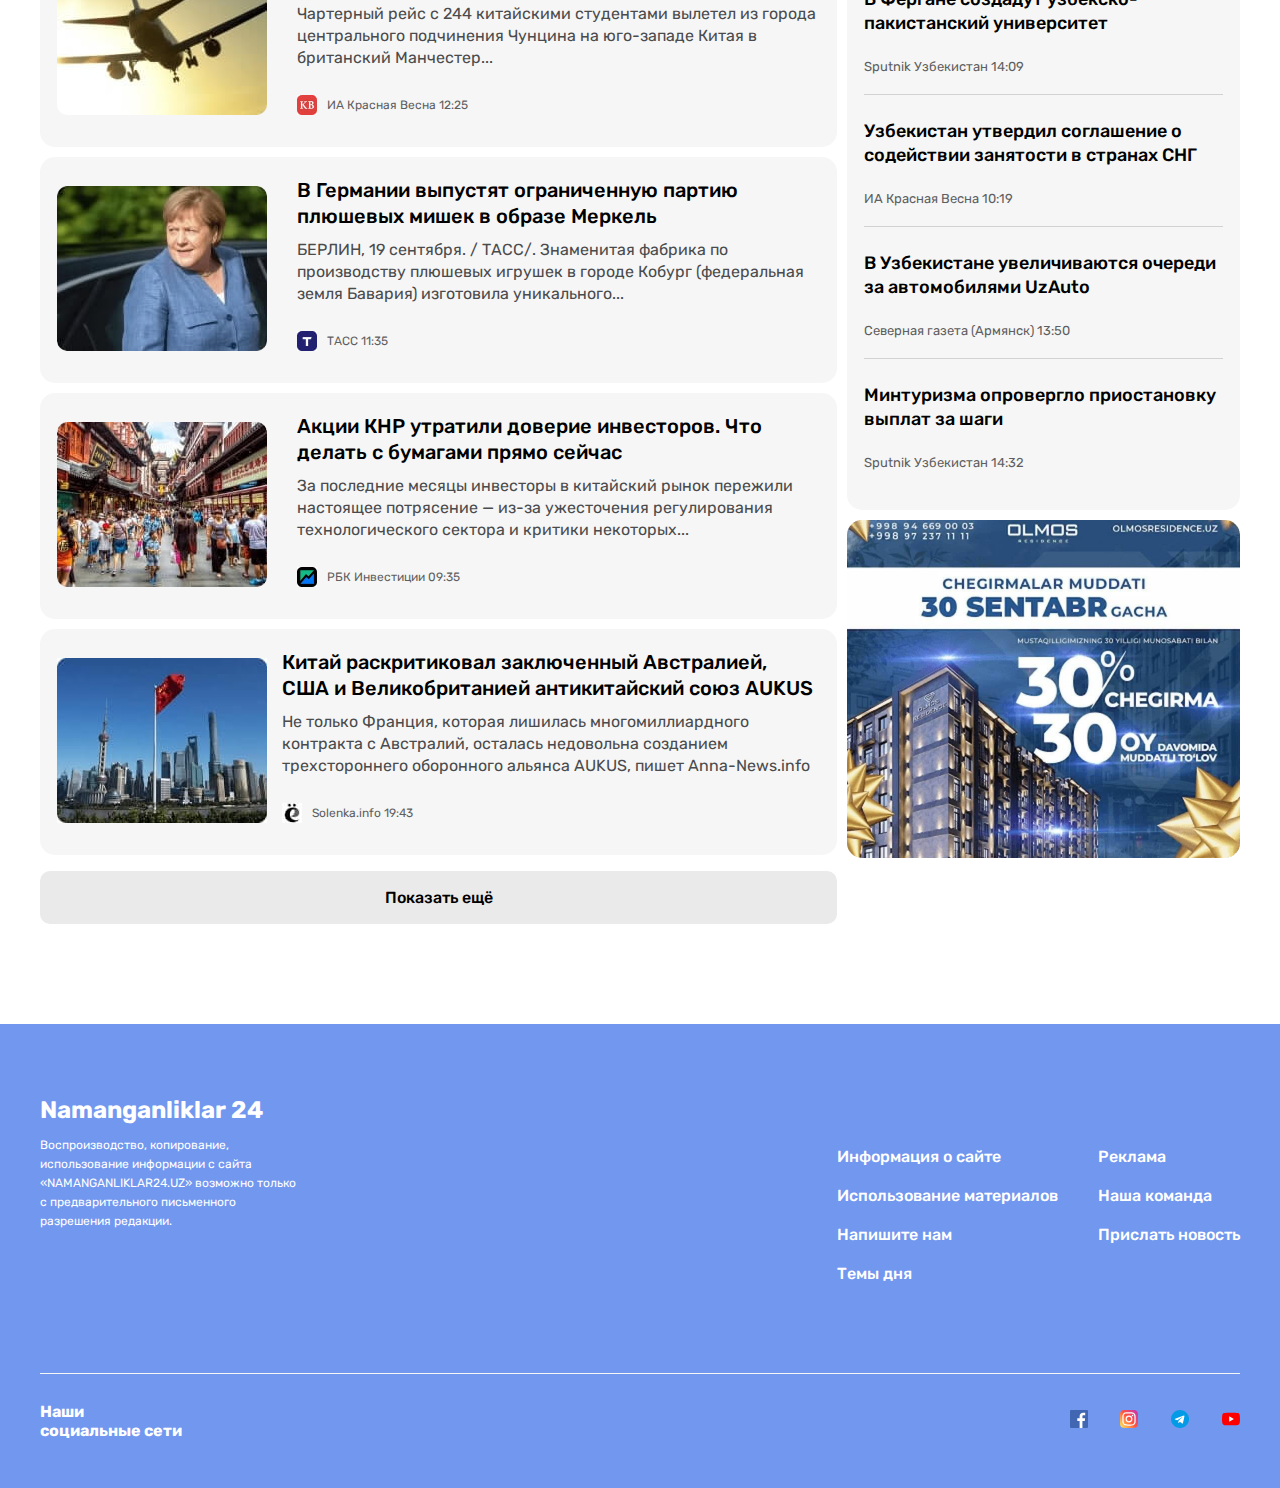
==== commit ba97c477: "Add pseudo elements" ====
--- a/index.html
+++ b/index.html
@@ -151,18 +151,8 @@
                 width="359"
                 height="165"
               />
-              <div class="latest-news-item-box">
-                <img
-                  class="latest-news-item-box-img"
-                  src="./images/brands/KB.png"
-                  srcset="
-                    ./images/brands/KB.png    1x,
-                    ./images/brands/KB@2x.jpg 2x
-                  "
-                  alt="template logo"
-                  width="20"
-                  height="20"
-                />
+              <div class="latest-news-item-box last-1">
+                
                 <p class="latest-news-item-box-text">
                   ИА Красная Весна
                   <time class="latest-news-item-box-time">15:55</time>
@@ -193,18 +183,8 @@
                 width="359"
                 height="165"
               />
-              <div class="latest-news-item-box">
-                <img
-                  class="latest-news-item-box-img"
-                  src="./images/brands/lenta_ru.png"
-                  srcset="
-                    ./images/brands/lenta_ru.png    1x,
-                    ./images/brands/lenta_ru@2x.jpg
-                  "
-                  alt="lenta.ru logo"
-                  width="20"
-                  height="20"
-                />
+              <div class="latest-news-item-box last-2">
+                
                 <p class="latest-news-item-box-text">
                   Газета.Ru <time class="latest-news-item-box-time">12:54</time>
                 </p>
@@ -233,18 +213,8 @@
                 width="359"
                 height="165"
               />
-              <div class="latest-news-item-box">
-                <img
-                  class="latest-news-item-box-img"
-                  src="./images/brands/X+.png"
-                  srcset="
-                    ./images/brands/X+.png   1x,
-                    ./images/brands/X@2x.jpg 2x
-                  "
-                  alt="Xayter+ logo"
-                  width="20"
-                  height="20"
-                />
+              <div class="latest-news-item-box last-3">
+                
                 <p class="latest-news-item-box-text">
                   Хайтек+ <time class="latest-news-item-box-time">13:44</time>
                 </p>
@@ -274,18 +244,8 @@
                 width="359"
                 height="165"
               />
-              <div class="latest-news-item-box">
-                <img
-                  class="latest-news-item-box-img"
-                  src="./images/brands/digger_ru.png"
-                  srcset="
-                    ./images/brands/digger_ru.png    1x,
-                    ./images/brands/digger_ru@2x.jpg
-                  "
-                  alt="digger.ru logo"
-                  width="20"
-                  height="20"
-                />
+              <div class="latest-news-item-box last-4">
+                
                 <p class="latest-news-item-box-text">
                   Digger.ru <time class="latest-news-item-box-time">14:25</time>
                 </p>
@@ -315,18 +275,8 @@
                 width="359"
                 height="165"
               />
-              <div class="latest-news-item-box">
-                <img
-                  class="latest-news-item-box-img"
-                  src="./images/brands/lenta_ru.png"
-                  srcset="
-                    ./images/brands/lenta_ru.png    1x,
-                    ./images/brands/lenta_ru@2x.jpg 2x
-                  "
-                  alt="lenta.ru logo"
-                  width="20"
-                  height="20"
-                />
+              <div class="latest-news-item-box last-5">
+                
                 <p class="latest-news-item-box-text">
                   Lenta.ru <time class="latest-news-item-box-time">10:54</time>
                 </p>
@@ -357,18 +307,8 @@
                 width="359"
                 height="165"
               />
-              <div class="latest-news-item-box">
-                <img
-                  class="latest-news-item-box-img"
-                  src="./images/brands/Tarantas_News.png"
-                  srcset="
-                    ./images/brands/Tarantas_News.png    1x,
-                    ./images/brands/Tarantas_News@2x.jpg
-                  "
-                  alt="Tarantas News logo"
-                  width="20"
-                  height="20"
-                />
+              <div class="latest-news-item-box last-6">
+                
                 <p class="latest-news-item-box-text">
                   Тарантас Ньюс
                   <time class="latest-news-item-box-time">10:44</time>
@@ -425,18 +365,8 @@
                         Китая в британский Манчестер...
                       </p>
                     </div>
-                    <div class="world-news-item-box">
-                      <img
-                        class="world-news-item-box-img"
-                        src="./images/in_the_world_section/card-images/kb.jpg"
-                        srcset="
-                          ./images/in_the_world_section/card-images/kb.jpg    1x,
-                          ./images/in_the_world_section/card-images/kb@2x.jpg 2x
-                        "
-                        alt="template image"
-                        width="20"
-                        height="20"
-                      />
+                    <div class="world-news-item-box box-1">
+                      
                       <p class="world-news-item-box-text">
                         ИА Красная Весна
                         <time class="world-news-item-box-time">12:25</time>
@@ -471,18 +401,8 @@
                       производству плюшевых игрушек в городе Кобург (федеральная
                       земля Бавария) изготовила уникального...
                     </p>
-                    <div class="world-news-item-box">
-                      <img
-                        class="world-news-item-box-img"
-                        src="./images/in_the_world_section/card-images/tass.jpg"
-                        srcset="
-                          ./images/in_the_world_section/card-images/tass.jpg    1x,
-                          ./images/in_the_world_section/card-images/tass@2x.jpg 2x
-                        "
-                        alt="template image"
-                        width="20"
-                        height="20"
-                      />
+                    <div class="world-news-item-box box-2">
+                     
                       <p class="world-news-item-box-text">
                         ТАСС
                         <time class="world-news-item-box-time">11:35</time>
@@ -517,18 +437,8 @@
                       настоящее потрясение — из-за ужесточения регулирования
                       технологического сектора и критики некоторых...
                     </p>
-                    <div class="world-news-item-box">
-                      <img
-                        class="world-news-item-box-img"
-                        src="./images/in_the_world_section/card-images/tbk.jpg"
-                        srcset="
-                          ./images/in_the_world_section/card-images/tbk.jpg    1x,
-                          ./images/in_the_world_section/card-images/tbk@2x.jpg 2x
-                        "
-                        alt="template image"
-                        width="20"
-                        height="20"
-                      />
+                    <div class="world-news-item-box box-3">
+                      
                       <p class="world-news-item-box-text">
                         РБК Инвестиции
                         <time class="world-news-item-box-time">09:35</time>
@@ -563,18 +473,7 @@
                       трехстороннего оборонного альянса AUKUS, пишет
                       Anna-News.info
                     </p>
-                    <div class="world-news-item-box">
-                      <img
-                        class="world-news-item-box-img"
-                        src="./images/in_the_world_section/card-images/solenka.jpg"
-                        srcset="
-                          ./images/in_the_world_section/card-images/solenka.jpg    1x,
-                          ./images/in_the_world_section/card-images/solenka@2x.jpg 2x
-                        "
-                        alt="template image"
-                        width="20"
-                        height="20"
-                      />
+                    <div class="world-news-item-box box-4">
                       <p class="world-news-item-box-text">
                         Solenka.info
                         <time class="world-news-item-box-time">19:43</time>
--- a/css/styles.css
+++ b/css/styles.css
@@ -198,6 +198,8 @@
   padding: 20px 17px;
   margin-bottom: 10px;
 }
+
+
 .latest-news-item-container {
   width: 338px;
 }
@@ -230,6 +232,36 @@
   justify-content: start;
   align-items: center;
 }
+
+.latest-news-item-box::before{
+  content: '';
+  display: block;
+  width: 20px;
+  height: 20px;
+  background-size: cover;
+  background-position: calc(50%) 0;
+}
+
+.last-1::before{
+  background-image: url("../images/brands/KB.png");
+}
+.last-2::before{
+  background-image: url("../images/brands/image5.png");
+}
+.last-3::before{
+  background-image: url("../images/brands/X+.png");
+}
+.last-4::before{
+  background-image: url("../images/brands/digger_ru.png");
+}
+.last-5::before{
+  background-image: url("../images/brands/lenta_ru.png");
+}
+.last-6::before{
+  background-image: url("../images/brands/Tarantas_News.png");
+}
+
+
 
 .latest-news-item-box-text {
   font-size: 12px;
@@ -243,7 +275,7 @@
   width: 1050px;
   margin-right: auto;
   margin-left: auto;
-  background-color: rgb(245, 180, 159);
+  background-image: url("../images/article.png");
   border-radius: 10px;
 }
 .article-inner {
@@ -336,6 +368,66 @@
   align-items: center;
 }
 
+.world-news-item-box::before{
+  content: '';
+  display: block;
+  width: 20px;
+  height: 20px;
+}
+
+.box-1::before{
+  background-image: url("../images/in_the_world_section/card-images/kb.jpg");
+}
+
+.box-2::before{
+  background-image: url("../images/in_the_world_section/card-images/tass.jpg");
+}
+
+.box-3::before{
+  background-image: url("../images/in_the_world_section/card-images/tbk.jpg");
+}
+.box-4::before{
+  background-image: url("../images/in_the_world_section/card-images/solenka.jpg");
+}
+
+.box-5::before{
+  background-image: url("../images/interesting-images/kb.jpg");
+}
+
+.box-6::before{
+  background-image: url("../images/interesting-images/pp-news.jpg");
+}
+
+.box-6::before{
+  background-image: url("../images/interesting-images/pp-news.jpg");
+}
+
+.box-7::before{
+  background-image: url("../images/interesting-images/dns-club.jpg");
+}
+
+.box-8::before{
+  background-image: url("../images/interesting-images/sputnik-uzb.jpg");
+}
+
+.box-9::before{
+  background-image: url("../images/interesting-images/i-reactor.jpg");
+}
+
+.box-10::before{
+  background-image: url("../images/interesting-images/company.jpg");
+}
+
+.box-11::before{
+  background-image: url("../images/interesting-images/ferghana.jpg");
+}
+
+.box-12::before{
+  background-image: url("../images/interesting-images/fbm.jpg");
+}
+
+
+
 .world-news-item-box-img{
   margin-right: 10px;
 }
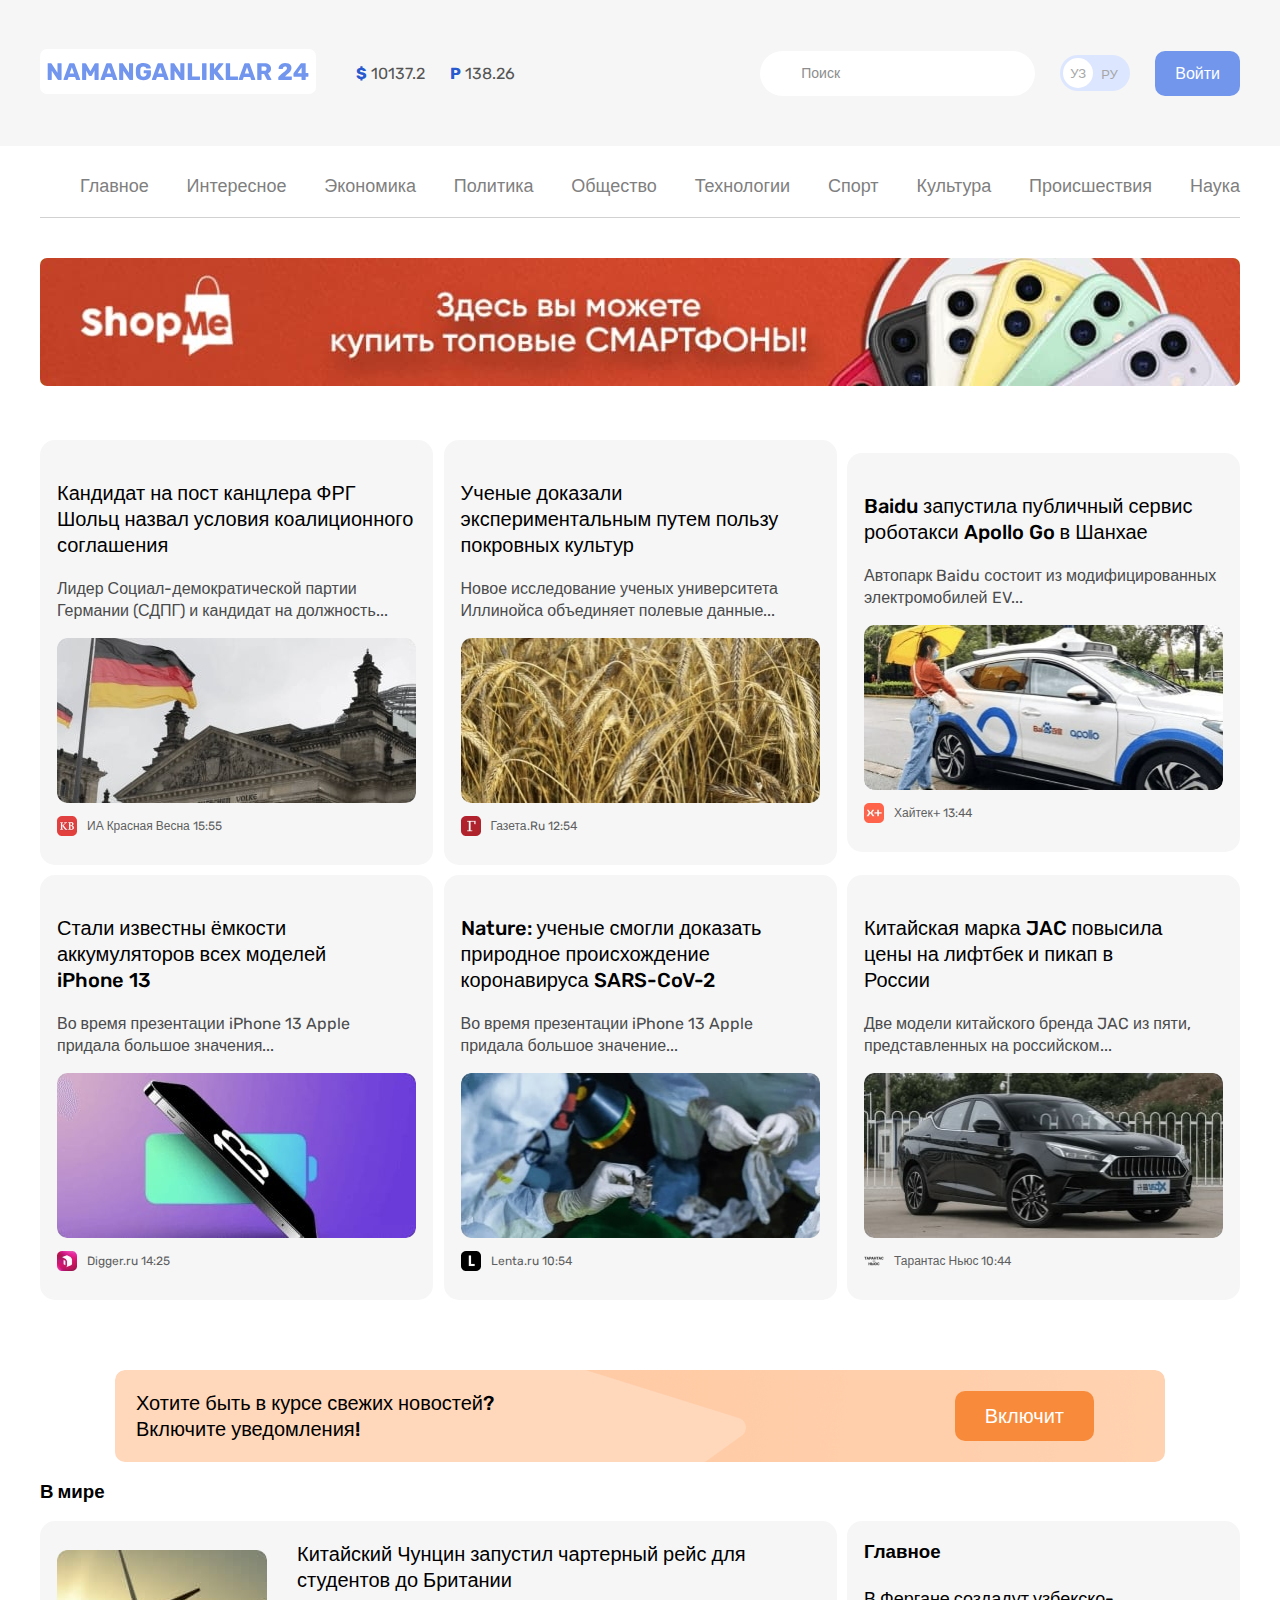
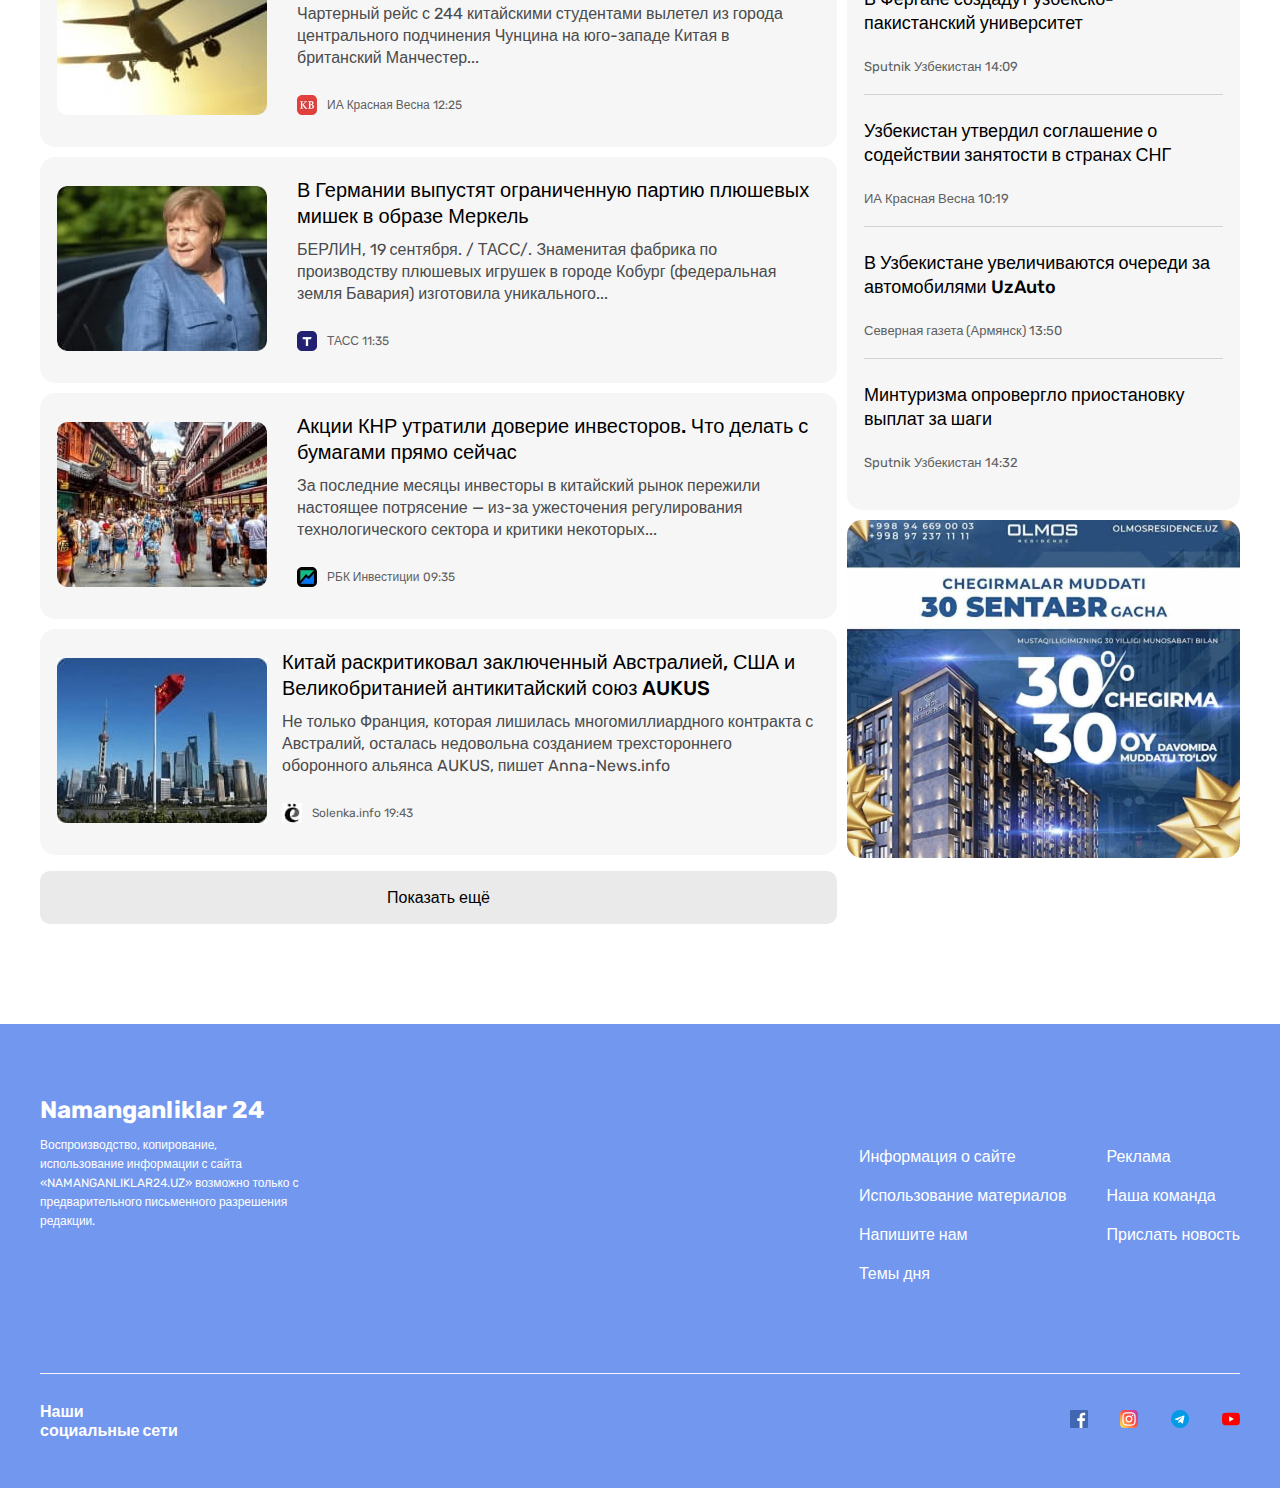
==== commit d30c65df: "Add local fonts" ====
--- a/index.html
+++ b/index.html
@@ -5,13 +5,6 @@
     <meta http-equiv="X-UA-Compatible" content="IE=edge" />
     <meta name="viewport" content="width=device-width, initial-scale=1.0" />
     <title>Namanganliklar 24</title>
-    <!--* rubik font  -->
-    <link rel="preconnect" href="https://fonts.googleapis.com" />
-    <link rel="preconnect" href="https://fonts.gstatic.com" crossorigin />
-    <link
-      href="https://fonts.googleapis.com/css2?family=DM+Serif+Display&family=Rubik&display=swap"
-      rel="stylesheet"
-    />
     <!--* css -->
     <link rel="stylesheet" href="./css/styles.css" />
   </head>
--- a/css/styles.css
+++ b/css/styles.css
@@ -1,3 +1,30 @@
+@font-face {
+  font-family: 'Rubik';
+  font-weight: 400;
+  font-display: swap;
+  src:
+       url('../fonts/rubik-v20-latin-regular.woff2') format('woff2'), 
+       url('../fonts/rubik-v20-latin-regular.woff') format('woff'); 
+}
+@font-face {
+  font-family: 'Rubik';
+  font-weight: 500;
+  font-display: swap;
+  src:
+       url('../fonts/rubik-v20-latin-500.woff2') format('woff2'), 
+       url('../fonts/rubik-v20-latin-500.woff') format('woff'); 
+}
+@font-face {
+  font-family: 'Rubik';
+  font-weight: 700;
+  font-display: swap;
+  src:
+       url('../fonts/rubik-v20-latin-700.woff2') format('woff2'), 
+       url('../fonts/rubik-v20-latin-700.woff') format('woff'); 
+}
+
+
+
 /** custom styling and classes **/
 *{
   box-sizing: border-box;
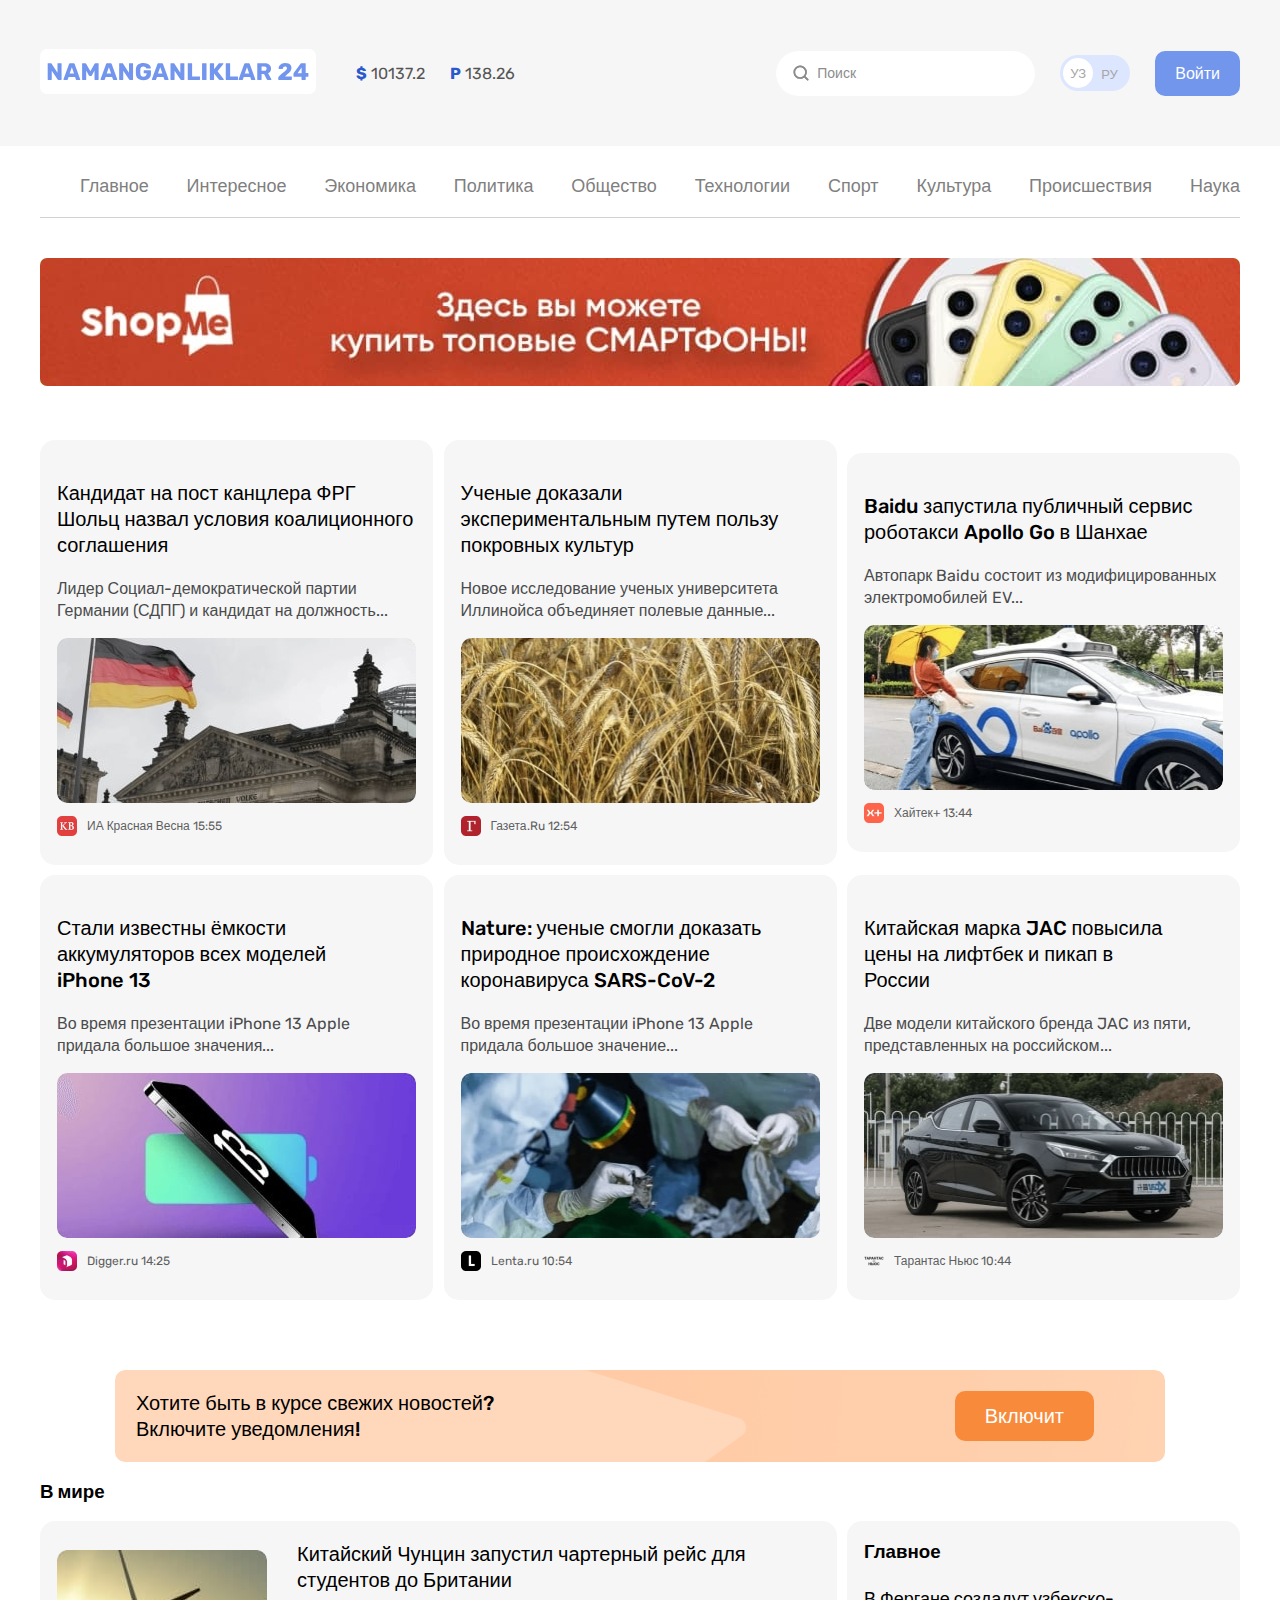
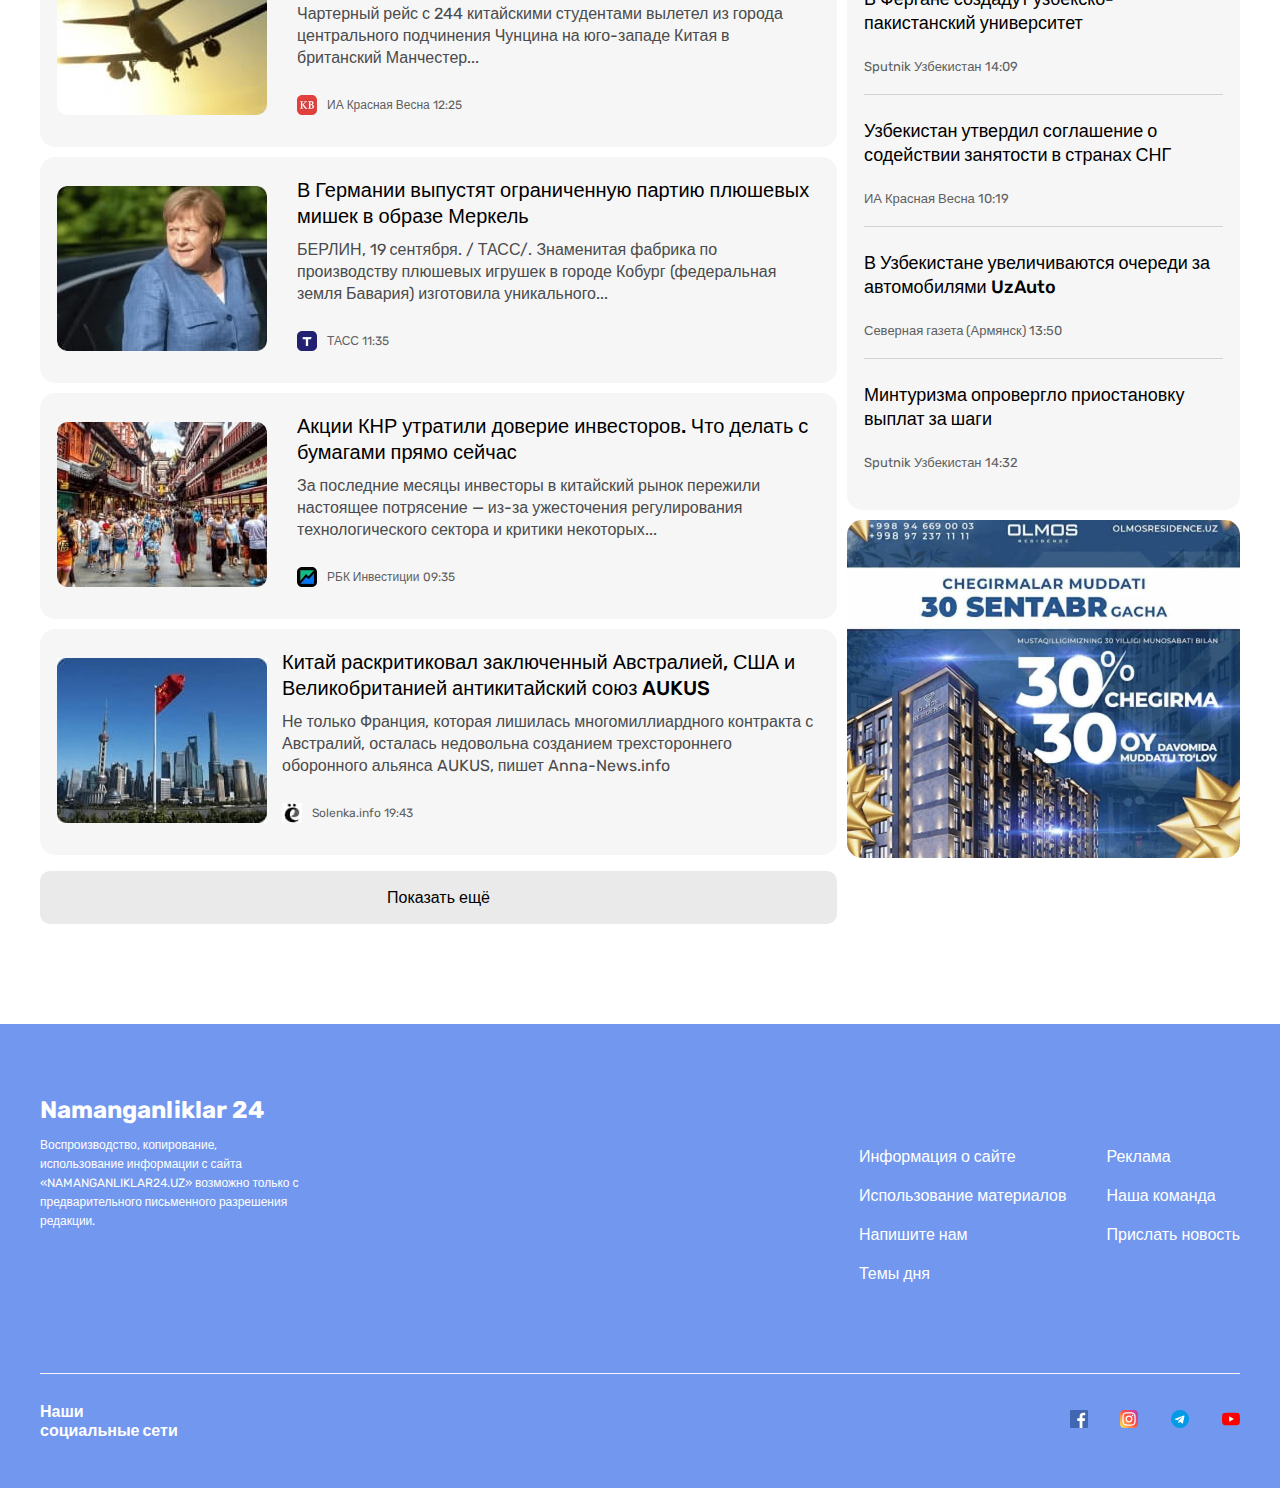
==== commit 8a8425cb: "Fix minor bugs" ====
--- a/index.html
+++ b/index.html
@@ -39,9 +39,9 @@
 
             <div class="header-top-end">
               <!-- search bar -->
-              <div class="header-top-search">
-                <p class="search-text">Поиск</p>
-              </div>
+             <form action="https://echo.htmlacademy.ru/" class="search-form" autocomplete="off">
+              <input class="user_search" type="search"  name="user_search" aria-label="user_search" placeholder="Поиск">
+             </form>
               <!-- language toggle -->
               <ul class="lang-list">
                 <li class="lang-item">
--- a/css/styles.css
+++ b/css/styles.css
@@ -3,32 +3,35 @@
   font-weight: 400;
   font-display: swap;
   src:
-       url('../fonts/rubik-v20-latin-regular.woff2') format('woff2'), 
-       url('../fonts/rubik-v20-latin-regular.woff') format('woff'); 
-}
+    url('../fonts/rubik-v20-latin-regular.woff2') format('woff2'),
+    url('../fonts/rubik-v20-latin-regular.woff') format('woff');
+}
+
 @font-face {
   font-family: 'Rubik';
   font-weight: 500;
   font-display: swap;
   src:
-       url('../fonts/rubik-v20-latin-500.woff2') format('woff2'), 
-       url('../fonts/rubik-v20-latin-500.woff') format('woff'); 
-}
+    url('../fonts/rubik-v20-latin-500.woff2') format('woff2'),
+    url('../fonts/rubik-v20-latin-500.woff') format('woff');
+}
+
 @font-face {
   font-family: 'Rubik';
   font-weight: 700;
   font-display: swap;
   src:
-       url('../fonts/rubik-v20-latin-700.woff2') format('woff2'), 
-       url('../fonts/rubik-v20-latin-700.woff') format('woff'); 
+    url('../fonts/rubik-v20-latin-700.woff2') format('woff2'),
+    url('../fonts/rubik-v20-latin-700.woff') format('woff');
 }
 
 
 
 /** custom styling and classes **/
-*{
+* {
   box-sizing: border-box;
 }
+
 body {
   margin: 0;
   font-family: "Rubik", sans-serif;
@@ -65,7 +68,7 @@
   background-color: #7297ef;
 }
 
-.container{
+.container {
   width: 1240px;
   margin-right: auto;
   margin-left: auto;
@@ -74,7 +77,7 @@
 }
 
 /********* HEADER ********/
-.header-top{
+.header-top {
   margin-bottom: 30px;
   padding: 39px 0;
   background-color: #f6f6f6;
@@ -85,12 +88,13 @@
   justify-content: space-between;
   align-items: center;
 }
+
 .header-top-start {
   display: flex;
   align-items: center;
 }
 
-.header-logo-img{
+.header-logo-img {
   width: 276px;
   height: 45px;
 }
@@ -98,8 +102,9 @@
 
 .header-top-currency-list {
   display: flex;
-  
-}
+
+}
+
 .currency-item {
   color: #555;
   margin-right: 25px;
@@ -117,16 +122,32 @@
   align-items: center;
 }
 
-.header-top-search {
-  width: 275px;
-  height: 45px;
+.search-form {
   margin-right: 25px;
-  padding-left: 41px;
-  background-color: #fff;
+}
+
+.user_search {
+  padding: 15px 41px;
+  border: none;
   border-radius: 60px;
-}
-
-.search-text{
+  background-image: url("../images/header_images/search.svg");
+  background-position: 15px center;
+  background-size: 20px 20px;
+  background-repeat: no-repeat;
+  outline: none;
+}
+
+.user_search::placeholder {
+  font-size: 14px;
+  line-height: 17px;
+  color: #8D8D8D;
+}
+
+.user_search:focus{
+  box-shadow: 0 0 3px 1px #2959ce;
+}
+
+.search-text {
   font-size: 14px;
   line-height: 17px;
   color: #8d8d8d;
@@ -143,7 +164,7 @@
   border-radius: 39px;
 }
 
-.lang-link{
+.lang-link {
   font-size: 13px;
   line-height: 15px;
   color: #a6a6a6;
@@ -152,7 +173,7 @@
 
 
 
-.active-lang{
+.active-lang {
   display: flex;
   justify-content: center;
   align-items: center;
@@ -190,6 +211,7 @@
   padding-bottom: 20px;
   border-bottom: 1px solid #d1d1d1;
 }
+
 .site-navigation-link {
   font-weight: 500;
   font-size: 18px;
@@ -199,14 +221,16 @@
 }
 
 /************* ASIDE TOP **************/
-.aside-top{
+.aside-top {
   margin-bottom: 50px;
 }
+
 .aside-top-ad-image {
   width: 1200px;
   height: 128px;
   border-radius: 7px;
 }
+
 /************* ASIDE TOP **************/
 
 /********** LATEST NEWS **********/
@@ -218,6 +242,7 @@
   margin-bottom: 60px;
   padding-left: 0;
 }
+
 .latest-news-item {
   background-color: #f6f6f6;
   width: 393px;
@@ -230,6 +255,7 @@
 .latest-news-item-container {
   width: 338px;
 }
+
 .latest-news-item-title {
   font-style: normal;
   font-weight: 500;
@@ -237,6 +263,7 @@
   line-height: 26px;
   color: #000000;
 }
+
 .latest-news-item-link {
   color: #000;
 }
@@ -248,6 +275,7 @@
   line-height: 22px;
   color: #4a4b4c;
 }
+
 .latest-news-item-img {
   width: 359px;
   height: 165px;
@@ -260,7 +288,7 @@
   align-items: center;
 }
 
-.latest-news-item-box::before{
+.latest-news-item-box::before {
   content: '';
   display: block;
   width: 20px;
@@ -269,22 +297,27 @@
   background-position: calc(50%) 0;
 }
 
-.last-1::before{
+.last-1::before {
   background-image: url("../images/brands/KB.png");
 }
-.last-2::before{
+
+.last-2::before {
   background-image: url("../images/brands/image5.png");
 }
-.last-3::before{
+
+.last-3::before {
   background-image: url("../images/brands/X+.png");
 }
-.last-4::before{
+
+.last-4::before {
   background-image: url("../images/brands/digger_ru.png");
 }
-.last-5::before{
+
+.last-5::before {
   background-image: url("../images/brands/lenta_ru.png");
 }
-.last-6::before{
+
+.last-6::before {
   background-image: url("../images/brands/Tarantas_News.png");
 }
 
@@ -305,6 +338,7 @@
   background-image: url("../images/article.png");
   border-radius: 10px;
 }
+
 .article-inner {
   display: flex;
   justify-content: space-between;
@@ -312,6 +346,7 @@
   padding-right: 71px;
   padding-left: 21px;
 }
+
 .article-title {
   font-style: normal;
   font-weight: 500;
@@ -323,7 +358,7 @@
   background-color: #f78b3b;
   font-style: normal;
   font-weight: 500;
-  
+
   font-size: 20px;
   line-height: 24px;
   padding: 13px 30px;
@@ -335,10 +370,12 @@
   display: flex;
   justify-content: space-between;
 }
-.world-news-list{
+
+.world-news-list {
   margin-top: 0;
   padding-left: 0;
 }
+
 .world-news-item {
   display: flex;
   justify-content: space-between;
@@ -370,6 +407,7 @@
   width: 538px;
   margin-left: 15px;
 }
+
 .world-news-item-title {
   font-weight: 500;
   font-size: 20px;
@@ -395,67 +433,68 @@
   align-items: center;
 }
 
-.world-news-item-box::before{
+.world-news-item-box::before {
   content: '';
   display: block;
   width: 20px;
   height: 20px;
 }
 
-.box-1::before{
+.box-1::before {
   background-image: url("../images/in_the_world_section/card-images/kb.jpg");
 }
 
-.box-2::before{
+.box-2::before {
   background-image: url("../images/in_the_world_section/card-images/tass.jpg");
 }
 
-.box-3::before{
+.box-3::before {
   background-image: url("../images/in_the_world_section/card-images/tbk.jpg");
 }
-.box-4::before{
+
+.box-4::before {
   background-image: url("../images/in_the_world_section/card-images/solenka.jpg");
 }
 
-.box-5::before{
+.box-5::before {
   background-image: url("../images/interesting-images/kb.jpg");
 }
 
-.box-6::before{
+.box-6::before {
   background-image: url("../images/interesting-images/pp-news.jpg");
 }
 
-.box-6::before{
+.box-6::before {
   background-image: url("../images/interesting-images/pp-news.jpg");
 }
 
-.box-7::before{
+.box-7::before {
   background-image: url("../images/interesting-images/dns-club.jpg");
 }
 
-.box-8::before{
+.box-8::before {
   background-image: url("../images/interesting-images/sputnik-uzb.jpg");
 }
 
-.box-9::before{
+.box-9::before {
   background-image: url("../images/interesting-images/i-reactor.jpg");
 }
 
-.box-10::before{
+.box-10::before {
   background-image: url("../images/interesting-images/company.jpg");
 }
 
-.box-11::before{
+.box-11::before {
   background-image: url("../images/interesting-images/ferghana.jpg");
 }
 
-.box-12::before{
+.box-12::before {
   background-image: url("../images/interesting-images/fbm.jpg");
 }
 
 
 
-.world-news-item-box-img{
+.world-news-item-box-img {
   margin-right: 10px;
 }
 
@@ -485,12 +524,15 @@
 .main-news {
   width: 393px;
 }
-.main-news-title{
+
+.main-news-title {
   margin: 0;
 }
-.main-news-list{
+
+.main-news-list {
   padding-left: 0;
 }
+
 .main-news-container {
   padding-top: 20px;
   padding-right: 17px;
@@ -500,18 +542,21 @@
   border-radius: 15px;
 }
 
-.main-news-item{
+.main-news-item {
   margin-bottom: 20px;
   border-bottom: 1px solid #d2d2d2;
 }
-.last-item{
+
+.last-item {
   border-bottom: none;
 }
+
 .main-news-item-title {
   font-weight: 500;
   font-size: 18px;
   line-height: 24px;
 }
+
 .main-news-item-text {
   margin-top: 0;
   margin-bottom: 20px;
@@ -527,27 +572,31 @@
 }
 
 /****************** ASIDE BOTTOM ************/
-.aside-bottom{
+.aside-bottom {
   margin-top: 10px;
 }
+
 .aside-bottom-ad-img {
   border-radius: 15px;
 }
+
 /****************** ASIDE BOTTOM ************/
 
 /*********** FOOTER *********/
 .footer-top {
   display: flex;
   justify-content: space-between;
-  align-items:center;
+  align-items: center;
   margin-bottom: 20px;
   padding-top: 40px;
   padding-bottom: 40px;
   border-bottom: 1px solid #f6f6f6;
 }
+
 .footer-copyright {
   width: 264px;
 }
+
 .footer-copyright-logo {
   margin-bottom: 15px;
   font-style: normal;
@@ -555,21 +604,26 @@
   font-size: 24px;
   line-height: 28px;
 }
+
 .footer-copyright-text {
   margin-bottom: 71px;
   font-size: 12px;
   line-height: 19px;
 }
+
 .footer-links-container {
   display: flex;
 }
-.footer-links{
+
+.footer-links {
   margin-top: 83px;
   margin-bottom: 30px;
 }
-.footer-links-item{
+
+.footer-links-item {
   margin-bottom: 20px;
 }
+
 .footer-links-item-link {
   font-style: normal;
   font-weight: 500;
@@ -583,15 +637,16 @@
   align-items: center;
   padding-bottom: 40px;
 }
+
 .footer-bottom-list {
   display: flex;
 }
 
-.footer-bottom-item:nth-child(2){
+.footer-bottom-item:nth-child(2) {
   margin-right: 33px;
   margin-left: 32px;
 }
 
-.footer-bottom-item:nth-child(3){
+.footer-bottom-item:nth-child(3) {
   margin-right: 33px;
-}
+}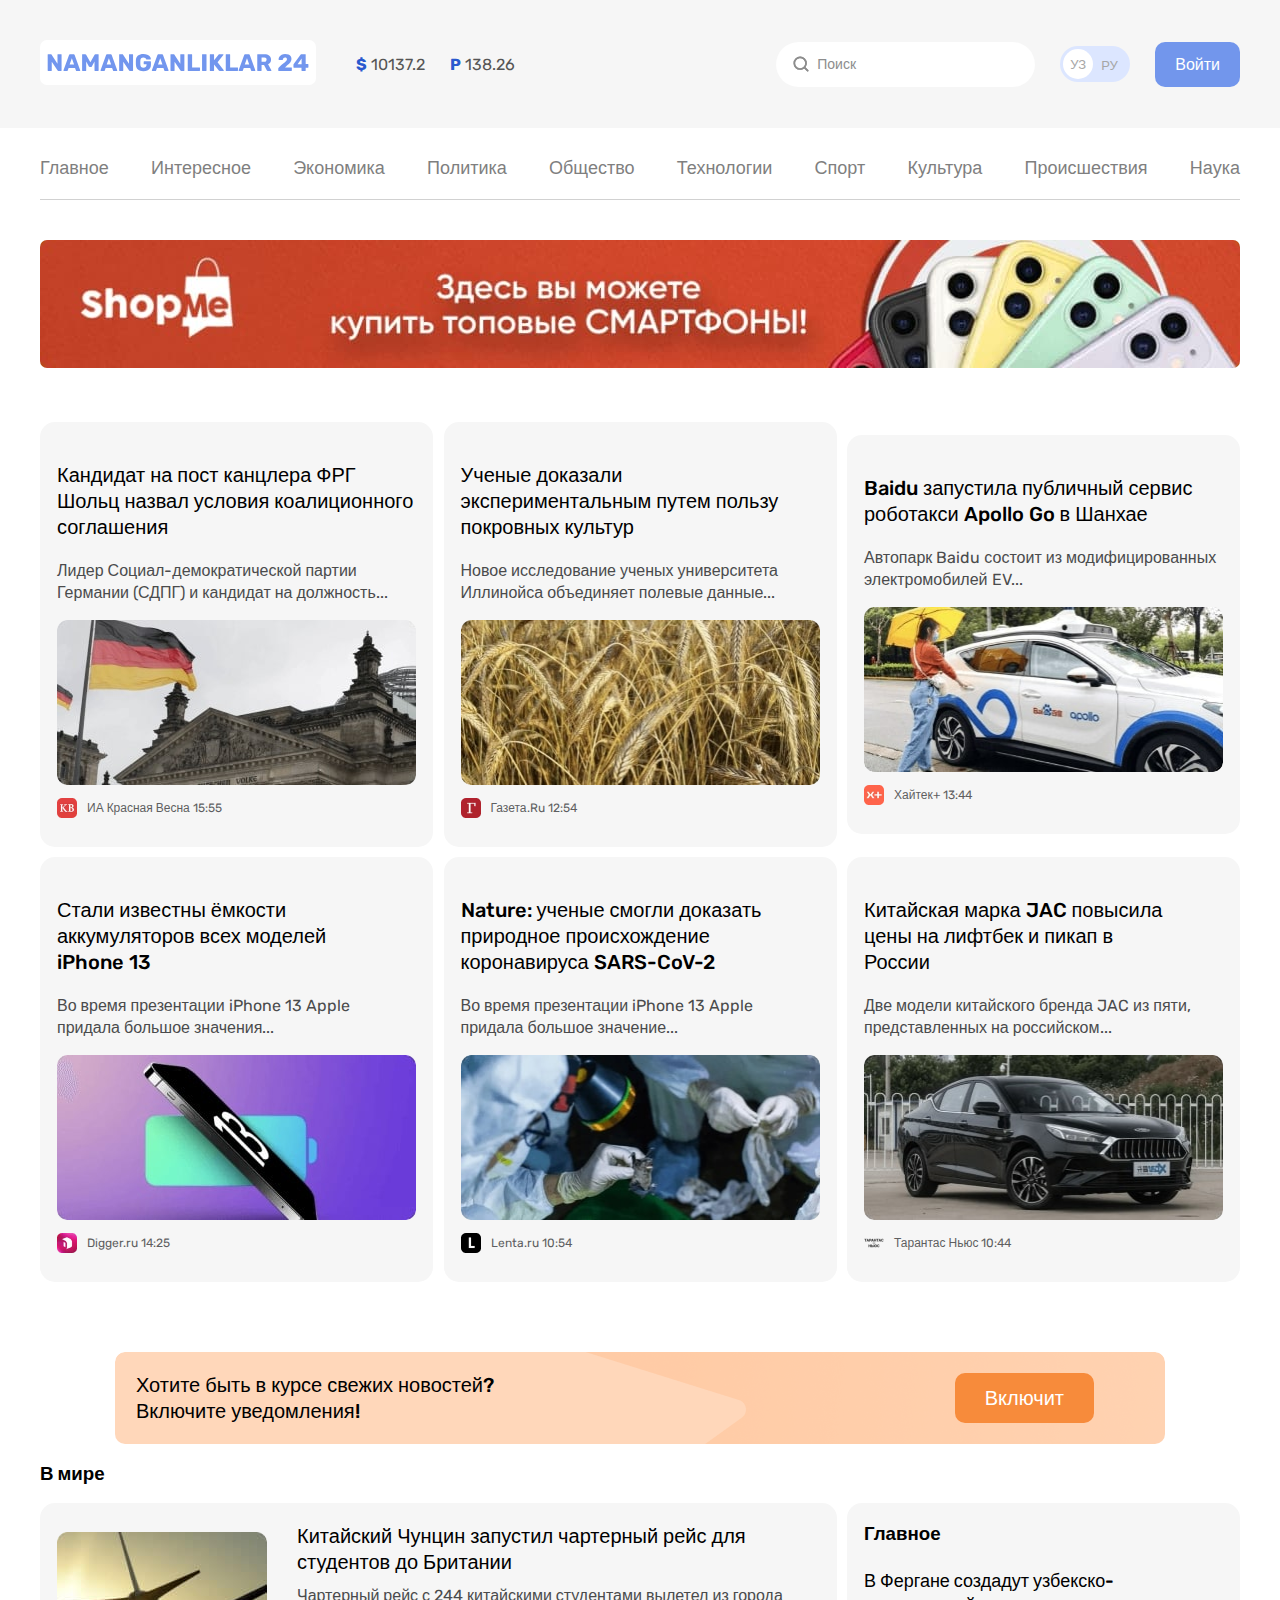
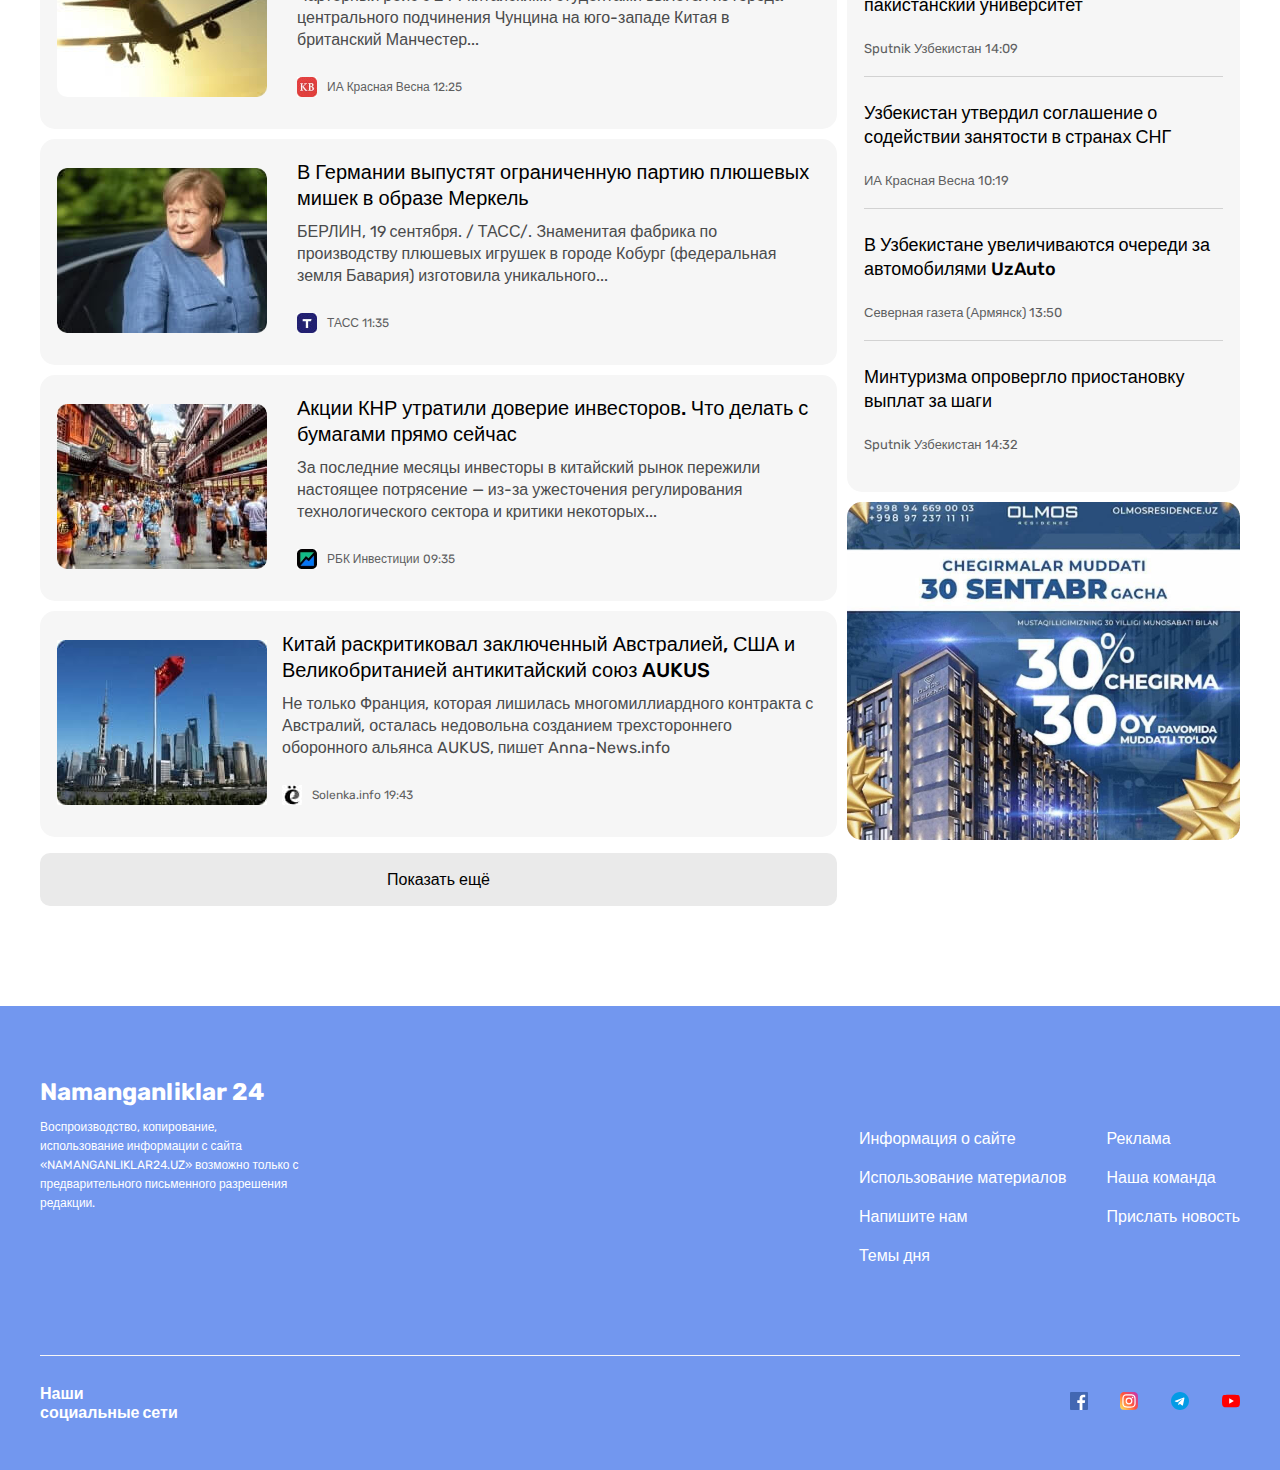
==== commit 25c5fdc2: "Add modal" ====
--- a/index.html
+++ b/index.html
@@ -1,684 +1,544 @@
 <!DOCTYPE html>
 <html lang="en">
-  <head>
-    <meta charset="UTF-8" />
-    <meta http-equiv="X-UA-Compatible" content="IE=edge" />
-    <meta name="viewport" content="width=device-width, initial-scale=1.0" />
-    <title>Namanganliklar 24</title>
-    <!--* css -->
+<head>
+  <meta charset="UTF-8" />
+  <meta http-equiv="X-UA-Compatible" content="IE=edge" />
+  <meta name="viewport" content="width=device-width, initial-scale=1.0" />
+  <title>Namanganliklar 24</title>
+  <!--* css -->
+  <!-- <link rel="stylesheet" href="./css/styles.min.css"> -->
+  <link rel="stylesheet" href="./css/normalize.css">
     <link rel="stylesheet" href="./css/styles.css" />
-  </head>
-  <body>
-    <!--* header -->
-    <header class="site-header">
-      <!--* header top -->
-      <div class="header-top">
-        <div class="container">
-          <div class="header-top-inner">
-            <div class="header-top-start">
-              <!-- logo -->
-              <a class="header-logo" href="./index.html">
-                <img
-                  class="header-logo-img"
-                  width="264"
-                  height="28"
-                  src="./images/header_images/namanganliklar-logo.svg"
-                  alt="Namanganliklar Logo"
-                />
-              </a>
-              <!-- currency list -->
-              <ul class="header-top-currency-list">
-                <li class="currency-item">
-                  <span class="currency">$</span> 10137.2
-                </li>
-                <li class="currency-item">
-                  <span class="currency">P</span> 138.26
-                </li>
-              </ul>
-            </div>
-
-            <div class="header-top-end">
-              <!-- search bar -->
-             <form action="https://echo.htmlacademy.ru/" class="search-form" autocomplete="off">
-              <input class="user_search" type="search"  name="user_search" aria-label="user_search" placeholder="Поиск">
-             </form>
-              <!-- language toggle -->
-              <ul class="lang-list">
-                <li class="lang-item">
-                  <a class="lang-link active-lang" href="#"> УЗ </a>
-                </li>
-                <li class="lang-item">
-                  <a class="lang-link" href="#"> РУ </a>
-                </li>
-              </ul>
-              <!-- signup -->
-              <a class="header-top-end-signup" href="#">Войти</a>
-            </div>
+</head>
+<body>
+  <!--* header -->
+  <header class="site-header">
+    <!--* header top -->
+    <div class="header-top">
+      <div class="container">
+        <div class="header-top-inner">
+          <div class="header-top-start">
+            <!-- logo -->
+            <a class="header-logo" href="./index.html">
+              <img class="header-logo-img" width="264" height="28" src="./images/header_images/namanganliklar-logo.svg"
+                alt="Namanganliklar Logo" />
+            </a>
+            <!-- currency list -->
+            <ul class="header-top-currency-list">
+              <li class="currency-item">
+                <span class="currency">$</span> 10137.2
+              </li>
+              <li class="currency-item">
+                <span class="currency">P</span> 138.26
+              </li>
+            </ul>
+          </div>
+
+          <div class="header-top-end">
+            <!-- search bar -->
+            <form action="https://echo.htmlacademy.ru/" class="search-form" autocomplete="off">
+              <input class="user_search" type="search" name="user_search" aria-label="user_search" placeholder="Поиск">
+            </form>
+            <!-- language toggle -->
+            <ul class="lang-list">
+              <li class="lang-item">
+                <a class="lang-link active-lang" href="#"> УЗ </a>
+              </li>
+              <li class="lang-item">
+                <a class="lang-link" href="#"> РУ </a>
+              </li>
+            </ul>
+            <!-- signup -->
+            <a class="header-top-end-signup" href="#">Войти</a>
           </div>
         </div>
       </div>
-
-      <!--* header bottom -> site navigation -->
-      <nav class="site-navigation">
-        <div class="container">
-          <ul class="site-navigation-links">
-            <li class="site-navigation-item">
-              <a class="site-navigation-link" href="#">Главное</a>
-            </li>
-            <li class="site-navigation-item">
-              <a class="site-navigation-link" href="./interesting.html">Интересное</a>
-            </li>
-            <li class="site-navigation-item">
-              <a class="site-navigation-link" href="#">Экономика</a>
-            </li>
-            <li class="site-navigation-item">
-              <a class="site-navigation-link" href="#">Политика</a>
-            </li>
-            <li class="site-navigation-item">
-              <a class="site-navigation-link" href="#">Общество</a>
-            </li>
-            <li class="site-navigation-item">
-              <a class="site-navigation-link" href="#">Технологии</a>
-            </li>
-            <li class="site-navigation-item">
-              <a class="site-navigation-link" href="#">Спорт</a>
-            </li>
-            <li class="site-navigation-item">
-              <a class="site-navigation-link" href="#">Культура</a>
-            </li>
-            <li class="site-navigation-item">
-              <a class="site-navigation-link" href="#">Происшествия</a>
-            </li>
-            <li class="site-navigation-item">
-              <a class="site-navigation-link" href="#">Наука</a>
-            </li>
-          </ul>
-        </div>
-      </nav>
-    </header>
-
-    <!--* end of the header  -->
-    <!--* main -->
-    <main>
-      <aside class="aside-top">
-        <div class="container">
-          <a class="aside-top-ad" target="blank" href="https://shopme.uz/">
-            <img
-              class="aside-top-ad-image"
-              src="./images/banner-images/shopme_image.jpg"
-              srcset="
+    </div>
+
+    <!--* header bottom -> site navigation -->
+    <nav class="site-navigation">
+      <div class="container">
+        <ul class="site-navigation-links">
+          <li class="site-navigation-item">
+            <a class="site-navigation-link" href="#">Главное</a>
+          </li>
+          <li class="site-navigation-item">
+            <a class="site-navigation-link" href="./interesting.html">Интересное</a>
+          </li>
+          <li class="site-navigation-item">
+            <a class="site-navigation-link" href="#">Экономика</a>
+          </li>
+          <li class="site-navigation-item">
+            <a class="site-navigation-link" href="#">Политика</a>
+          </li>
+          <li class="site-navigation-item">
+            <a class="site-navigation-link" href="#">Общество</a>
+          </li>
+          <li class="site-navigation-item">
+            <a class="site-navigation-link" href="#">Технологии</a>
+          </li>
+          <li class="site-navigation-item">
+            <a class="site-navigation-link" href="#">Спорт</a>
+          </li>
+          <li class="site-navigation-item">
+            <a class="site-navigation-link" href="#">Культура</a>
+          </li>
+          <li class="site-navigation-item">
+            <a class="site-navigation-link" href="#">Происшествия</a>
+          </li>
+          <li class="site-navigation-item">
+            <a class="site-navigation-link" href="#">Наука</a>
+          </li>
+        </ul>
+      </div>
+    </nav>
+  </header>
+
+  <!--* end of the header  -->
+  <!--* main -->
+  <main>
+    <aside class="aside-top">
+      <div class="container">
+        <a class="aside-top-ad" target="blank" href="https://shopme.uz/">
+          <img class="aside-top-ad-image" src="./images/banner-images/shopme_image.jpg" srcset="
                 ./images/banner-images/shopme_image.jpg    1x,
                 ./images/banner-images/shopme_image@2x.jpg 2x
-              "
-              alt="ShopMe ad image"
-              width="1200"
-              height="128"
-            />
-          </a>
-        </div>
-      </aside>
-
-      <!--* Latest news -->
-      <section class="latest-news">
-        <div class="container">
-          <ul class="latest-news-list">
-            <li class="latest-news-item">
+              " alt="ShopMe ad image" width="1200" height="128" />
+        </a>
+      </div>
+    </aside>
+
+    <!--* Latest news -->
+    <section class="latest-news">
+      <div class="container">
+        <ul class="latest-news-list">
+          <li class="latest-news-item">
+            <h3 class="latest-news-item-title">
+              <a class="latest-news-item-link" href="#">
+                Кандидат на пост канцлера ФРГ Шольц назвал условия
+                коалиционного соглашения
+              </a>
+            </h3>
+            <p class="latest-news-item-text text-gray">
+              Лидер Социал-демократической партии Германии (СДПГ) и кандидат
+              на должность...
+            </p>
+            <img class="latest-news-item-img" src="./images/card_images/germany.jpg" srcset="
+                  ./images/card_images/germany.jpg    1x,
+                  ./images/card_images/germany@2x.jpg 2x
+                " alt="template logo" width="359" height="165" />
+            <div class="latest-news-item-box last-1">
+
+              <p class="latest-news-item-box-text">
+                ИА Красная Весна
+                <time class="latest-news-item-box-time">15:55</time>
+              </p>
+            </div>
+          </li>
+          <li class="latest-news-item">
+            <div class="latest-news-item-container">
+              <h3 class="latest-news-item-title">
+                <a class="latest-news-item-link" href="#">Ученые доказали экспериментальным путем пользу покровных
+                  культур</a>
+              </h3>
+            </div>
+            <p class="latest-news-item-text text-gray">
+              Новое исследование ученых университета Иллинойса объединяет
+              полевые данные...
+            </p>
+            <img class="latest-news-item-img" src="./images/card_images/corn.jpg" srcset="
+                  ./images/card_images/corn.jpg    1x,
+                  ./images/card_images/corn@2x.jpg 2x
+                " alt="corn image" width="359" height="165" />
+            <div class="latest-news-item-box last-2">
+
+              <p class="latest-news-item-box-text">
+                Газета.Ru <time class="latest-news-item-box-time">12:54</time>
+              </p>
+            </div>
+          </li>
+          <li class="latest-news-item">
+            <div class="latest-news-item-container">
+              <h3 class="latest-news-item-title">
+                <a class="latest-news-item-link" href="#">Baidu запустила публичный сервис роботакси Apollo Go в
+                  Шанхае</a>
+              </h3>
+            </div>
+            <p class="latest-news-item-text text-gray">
+              Автопарк Baidu состоит из модифицированных электромобилей EV...
+            </p>
+            <img class="latest-news-item-img" src="./images/card_images/car.jpg" srcset="
+                  ./images/card_images/car.jpg    1x,
+                  ./images/card_images/car@2x.jpg 2x
+                " alt="electro car image" width="359" height="165" />
+            <div class="latest-news-item-box last-3">
+
+              <p class="latest-news-item-box-text">
+                Хайтек+ <time class="latest-news-item-box-time">13:44</time>
+              </p>
+            </div>
+          </li>
+          <li class="latest-news-item">
+            <div class="latest-news-item-container">
+              <h3 class="latest-news-item-title">
+                <a class="latest-news-item-link" href="#">Стали известны ёмкости аккумуляторов всех моделей iPhone
+                  13</a>
+              </h3>
+              <p class="latest-news-item-text text-gray">
+                Во время презентации iPhone 13 Apple придала большое
+                значения...
+              </p>
+            </div>
+            <img class="latest-news-item-img" src="./images/card_images/Iphone13.jpg" srcset="
+                  ./images/card_images/Iphone13.jpg    1x,
+                  ./images/card_images/Iphone13@2x.jpg 2x
+                " alt="Iphone13 image" width="359" height="165" />
+            <div class="latest-news-item-box last-4">
+
+              <p class="latest-news-item-box-text">
+                Digger.ru <time class="latest-news-item-box-time">14:25</time>
+              </p>
+            </div>
+          </li>
+          <li class="latest-news-item">
+            <div class="latest-news-item-container">
               <h3 class="latest-news-item-title">
                 <a class="latest-news-item-link" href="#">
-                  Кандидат на пост канцлера ФРГ Шольц назвал условия
-                  коалиционного соглашения
+                  Nature: ученые смогли доказать природное происхождение
+                  коронавируса SARS-CoV-2
                 </a>
               </h3>
               <p class="latest-news-item-text text-gray">
-                Лидер Социал-демократической партии Германии (СДПГ) и кандидат
-                на должность...
-              </p>
-              <img
-                class="latest-news-item-img"
-                src="./images/card_images/germany.jpg"
-                srcset="
-                  ./images/card_images/germany.jpg    1x,
-                  ./images/card_images/germany@2x.jpg 2x
-                "
-                alt="template logo"
-                width="359"
-                height="165"
-              />
-              <div class="latest-news-item-box last-1">
-                
-                <p class="latest-news-item-box-text">
-                  ИА Красная Весна
-                  <time class="latest-news-item-box-time">15:55</time>
-                </p>
-              </div>
-            </li>
-            <li class="latest-news-item">
-              <div class="latest-news-item-container">
-                <h3 class="latest-news-item-title">
-                  <a class="latest-news-item-link" href="#"
-                    >Ученые доказали экспериментальным путем пользу покровных
-                    культур</a
-                  >
-                </h3>
-              </div>
-              <p class="latest-news-item-text text-gray">
-                Новое исследование ученых университета Иллинойса объединяет
-                полевые данные...
-              </p>
-              <img
-                class="latest-news-item-img"
-                src="./images/card_images/corn.jpg"
-                srcset="
-                  ./images/card_images/corn.jpg    1x,
-                  ./images/card_images/corn@2x.jpg 2x
-                "
-                alt="corn image"
-                width="359"
-                height="165"
-              />
-              <div class="latest-news-item-box last-2">
-                
-                <p class="latest-news-item-box-text">
-                  Газета.Ru <time class="latest-news-item-box-time">12:54</time>
-                </p>
-              </div>
-            </li>
-            <li class="latest-news-item">
-              <div class="latest-news-item-container">
-                <h3 class="latest-news-item-title">
-                  <a class="latest-news-item-link" href="#"
-                    >Baidu запустила публичный сервис роботакси Apollo Go в
-                    Шанхае</a
-                  >
-                </h3>
-              </div>
-              <p class="latest-news-item-text text-gray">
-                Автопарк Baidu состоит из модифицированных электромобилей EV...
-              </p>
-              <img
-                class="latest-news-item-img"
-                src="./images/card_images/car.jpg"
-                srcset="
-                  ./images/card_images/car.jpg    1x,
-                  ./images/card_images/car@2x.jpg 2x
-                "
-                alt="electro car image"
-                width="359"
-                height="165"
-              />
-              <div class="latest-news-item-box last-3">
-                
-                <p class="latest-news-item-box-text">
-                  Хайтек+ <time class="latest-news-item-box-time">13:44</time>
-                </p>
-              </div>
-            </li>
-            <li class="latest-news-item">
-              <div class="latest-news-item-container">
-                <h3 class="latest-news-item-title">
-                  <a class="latest-news-item-link" href="#"
-                    >Стали известны ёмкости аккумуляторов всех моделей iPhone
-                    13</a
-                  >
-                </h3>
-                <p class="latest-news-item-text text-gray">
-                  Во время презентации iPhone 13 Apple придала большое
-                  значения...
-                </p>
-              </div>
-              <img
-                class="latest-news-item-img"
-                src="./images/card_images/Iphone13.jpg"
-                srcset="
-                  ./images/card_images/Iphone13.jpg    1x,
-                  ./images/card_images/Iphone13@2x.jpg 2x
-                "
-                alt="Iphone13 image"
-                width="359"
-                height="165"
-              />
-              <div class="latest-news-item-box last-4">
-                
-                <p class="latest-news-item-box-text">
-                  Digger.ru <time class="latest-news-item-box-time">14:25</time>
-                </p>
-              </div>
-            </li>
-            <li class="latest-news-item">
-              <div class="latest-news-item-container">
-                <h3 class="latest-news-item-title">
-                  <a class="latest-news-item-link" href="#">
-                    Nature: ученые смогли доказать природное происхождение
-                    коронавируса SARS-CoV-2
-                  </a>
-                </h3>
-                <p class="latest-news-item-text text-gray">
-                  Во время презентации iPhone 13 Apple придала большое
-                  значение...
-                </p>
-              </div>
-              <img
-                class="latest-news-item-img"
-                src="./images/card_images/surgery.jpg"
-                srcset="
+                Во время презентации iPhone 13 Apple придала большое
+                значение...
+              </p>
+            </div>
+            <img class="latest-news-item-img" src="./images/card_images/surgery.jpg" srcset="
                   ./images/card_images/surgery.jpg    1x,
                   ./images/card_images/surgery@2x.jpg 2x
-                "
-                alt="surgery image"
-                width="359"
-                height="165"
-              />
-              <div class="latest-news-item-box last-5">
-                
-                <p class="latest-news-item-box-text">
-                  Lenta.ru <time class="latest-news-item-box-time">10:54</time>
-                </p>
-              </div>
-            </li>
-            <li class="latest-news-item">
-              <div class="latest-news-item-container">
-                <h3 class="latest-news-item-title">
-                  <a class="latest-news-item-link" href="#"
-                    >Китайская марка JAC повысила цены на лифтбек и пикап в
-                    <br />
-                    России</a
-                  >
-                </h3>
-                <p class="latest-news-item-text text-gray">
-                  Две модели китайского бренда JAC из пяти, представленных на
-                  российском...
-                </p>
-              </div>
-              <img
-                class="latest-news-item-img"
-                src="./images/card_images/car_black.jpg"
-                srcset="
+                " alt="surgery image" width="359" height="165" />
+            <div class="latest-news-item-box last-5">
+
+              <p class="latest-news-item-box-text">
+                Lenta.ru <time class="latest-news-item-box-time">10:54</time>
+              </p>
+            </div>
+          </li>
+          <li class="latest-news-item">
+            <div class="latest-news-item-container">
+              <h3 class="latest-news-item-title">
+                <a class="latest-news-item-link" href="#">Китайская марка JAC повысила цены на лифтбек и пикап в
+                  <br />
+                  России</a>
+              </h3>
+              <p class="latest-news-item-text text-gray">
+                Две модели китайского бренда JAC из пяти, представленных на
+                российском...
+              </p>
+            </div>
+            <img class="latest-news-item-img" src="./images/card_images/car_black.jpg" srcset="
                   ./images/card_images/car_black.jpg    1x,
                   ./images/card_images/car_black@2x.jpg 2x
-                "
-                alt="car image"
-                width="359"
-                height="165"
-              />
-              <div class="latest-news-item-box last-6">
-                
-                <p class="latest-news-item-box-text">
-                  Тарантас Ньюс
-                  <time class="latest-news-item-box-time">10:44</time>
-                </p>
-              </div>
-            </li>
-          </ul>
-        </div>
-      </section>
-      <!--* banner end -->
-
-      <!--* article -->
-      <article class="site-article">
-        <div class="article-inner">
-          <h3 class="article-title text-black">
-            Хотите быть в курсе свежих новостей? <br />
-            Включите уведомления!
-          </h3>
-          <a class="article-link text-white" href="#">Включит</a>
-        </div>
-      </article>
-
-      <!--* in the world section -->
-      <section class="world-news">
-        <div class="container">
-          <h3>В мире</h3>
-          <!-- news wrapper -->
-          <div class="news-container">
-            <div class="world-news-wrapper">
-              <ul class="world-news-list">
-                <li class="world-news-item">
-                  <img
-                    class="world-news-item-img"
-                    src="./images/in_the_world_section/airplane.jpg"
-                    srcset="
+                " alt="car image" width="359" height="165" />
+            <div class="latest-news-item-box last-6">
+
+              <p class="latest-news-item-box-text">
+                Тарантас Ньюс
+                <time class="latest-news-item-box-time">10:44</time>
+              </p>
+            </div>
+          </li>
+        </ul>
+      </div>
+    </section>
+    <!--* banner end -->
+
+    <!--* article -->
+    <article class="site-article">
+      <div class="article-inner">
+        <h3 class="article-title text-black">
+          Хотите быть в курсе свежих новостей? <br />
+          Включите уведомления!
+        </h3>
+        <button class="article-link text-white modal-open-btn btn" id="modal__open__btn" href="#">Включит</button>
+      </div>
+    </article>
+
+    <!--* in the world section -->
+    <section class="world-news">
+      <div class="container">
+        <h3>В мире</h3>
+        <!-- news wrapper -->
+        <div class="news-container">
+          <div class="world-news-wrapper">
+            <ul class="world-news-list">
+              <li class="world-news-item">
+                <img class="world-news-item-img" src="./images/in_the_world_section/airplane.jpg" srcset="
                       ./images/in_the_world_section/airplane.jpg        1x,
                       ./images/in_the_world_section/airplane_retina.jpg 2x
-                    "
-                    alt="airplane"
-                    width="210"
-                    height="165"
-                  />
-                  <div class="world-news-item-info">
-                    <div class="world-news-item-container">
-                      <h4 class="world-news-item-title">
-                        <a href="#" class="world-news-item-link"
-                          >Китайский Чунцин запустил чартерный рейс для
-                          студентов до Британии</a
-                        >
-                      </h4>
-                      <p class="world-news-item-text text-gray">
-                        Чартерный рейс с 244 китайскими студентами вылетел из
-                        города центрального подчинения Чунцина на юго-западе
-                        Китая в британский Манчестер...
-                      </p>
-                    </div>
-                    <div class="world-news-item-box box-1">
-                      
-                      <p class="world-news-item-box-text">
-                        ИА Красная Весна
-                        <time class="world-news-item-box-time">12:25</time>
-                      </p>
-                    </div>
-                  </div>
-                </li>
-                <li class="world-news-item">
-                  <img
-                    class="world-news-item-img"
-                    src="./images/in_the_world_section/angela_merkel.jpg"
-                    alt="angela merkel"
-                    width="210"
-                    height="165"
-                    srcset="
+                    " alt="airplane" width="210" height="165" />
+                <div class="world-news-item-info">
+                  <div class="world-news-item-container">
+                    <h4 class="world-news-item-title">
+                      <a href="#" class="world-news-item-link">Китайский Чунцин запустил чартерный рейс для
+                        студентов до Британии</a>
+                    </h4>
+                    <p class="world-news-item-text text-gray">
+                      Чартерный рейс с 244 китайскими студентами вылетел из
+                      города центрального подчинения Чунцина на юго-западе
+                      Китая в британский Манчестер...
+                    </p>
+                  </div>
+                  <div class="world-news-item-box box-1">
+
+                    <p class="world-news-item-box-text">
+                      ИА Красная Весна
+                      <time class="world-news-item-box-time">12:25</time>
+                    </p>
+                  </div>
+                </div>
+              </li>
+              <li class="world-news-item">
+                <img class="world-news-item-img" src="./images/in_the_world_section/angela_merkel.jpg"
+                  alt="angela merkel" width="210" height="165" srcset="
                       ./images/in_the_world_section/angela_merkel.jpg        1x,
                       ./images/in_the_world_section/angela_merkel_retina.jpg 2x
-                    "
-                  />
-
-                  <div class="world-news-item-info">
-                    <div class="world-news-item-container">
-                      <h4 class="world-news-item-title">
-                        <a href="#" class="world-news-item-link"
-                          >В Германии выпустят ограниченную партию плюшевых
-                          мишек в образе Меркель</a
-                        >
-                      </h4>
-                    </div>
-                    <p class="world-news-item-text text-gray">
-                      БЕРЛИН, 19 сентября. / ТАСС/. Знаменитая фабрика по
-                      производству плюшевых игрушек в городе Кобург (федеральная
-                      земля Бавария) изготовила уникального...
+                    " />
+
+                <div class="world-news-item-info">
+                  <div class="world-news-item-container">
+                    <h4 class="world-news-item-title">
+                      <a href="#" class="world-news-item-link">В Германии выпустят ограниченную партию плюшевых
+                        мишек в образе Меркель</a>
+                    </h4>
+                  </div>
+                  <p class="world-news-item-text text-gray">
+                    БЕРЛИН, 19 сентября. / ТАСС/. Знаменитая фабрика по
+                    производству плюшевых игрушек в городе Кобург (федеральная
+                    земля Бавария) изготовила уникального...
+                  </p>
+                  <div class="world-news-item-box box-2">
+
+                    <p class="world-news-item-box-text">
+                      ТАСС
+                      <time class="world-news-item-box-time">11:35</time>
                     </p>
-                    <div class="world-news-item-box box-2">
-                     
-                      <p class="world-news-item-box-text">
-                        ТАСС
-                        <time class="world-news-item-box-time">11:35</time>
-                      </p>
-                    </div>
-                  </div>
-                </li>
-                <li class="world-news-item">
-                  <img
-                    class="world-news-item-img"
-                    src="./images/in_the_world_section/china_street.jpg"
-                    alt="china street"
-                    width="210"
-                    height="165"
-                    srcset="
+                  </div>
+                </div>
+              </li>
+              <li class="world-news-item">
+                <img class="world-news-item-img" src="./images/in_the_world_section/china_street.jpg" alt="china street"
+                  width="210" height="165" srcset="
                       ./images/in_the_world_section/china_street.jpg        1x,
                       ./images/in_the_world_section/china_street_retina.jpg 2x
-                    "
-                  />
-
-                  <div class="world-news-item-info">
-                    <div class="world-news-item-container">
-                      <h4 class="world-news-item-title">
-                        <a href="#" class="world-news-item-link"
-                          >Акции КНР утратили доверие инвесторов. Что делать с
-                          бумагами прямо сейчас</a
-                        >
-                      </h4>
-                    </div>
-                    <p class="world-news-item-text text-gray">
-                      За последние месяцы инвесторы в китайский рынок пережили
-                      настоящее потрясение — из-за ужесточения регулирования
-                      технологического сектора и критики некоторых...
+                    " />
+
+                <div class="world-news-item-info">
+                  <div class="world-news-item-container">
+                    <h4 class="world-news-item-title">
+                      <a href="#" class="world-news-item-link">Акции КНР утратили доверие инвесторов. Что делать с
+                        бумагами прямо сейчас</a>
+                    </h4>
+                  </div>
+                  <p class="world-news-item-text text-gray">
+                    За последние месяцы инвесторы в китайский рынок пережили
+                    настоящее потрясение — из-за ужесточения регулирования
+                    технологического сектора и критики некоторых...
+                  </p>
+                  <div class="world-news-item-box box-3">
+
+                    <p class="world-news-item-box-text">
+                      РБК Инвестиции
+                      <time class="world-news-item-box-time">09:35</time>
                     </p>
-                    <div class="world-news-item-box box-3">
-                      
-                      <p class="world-news-item-box-text">
-                        РБК Инвестиции
-                        <time class="world-news-item-box-time">09:35</time>
-                      </p>
-                    </div>
-                  </div>
-                </li>
-                <li class="world-news-item">
-                  <img
-                    src="./images/in_the_world_section/china_flag.jpg"
-                    alt="china flag"
-                    width="210"
-                    height="165"
-                    srcset="
+                  </div>
+                </div>
+              </li>
+              <li class="world-news-item">
+                <img src="./images/in_the_world_section/china_flag.jpg" alt="china flag" width="210" height="165"
+                  srcset="
                       ./images/in_the_world_section/china_flag.jpg        1x,
                       ./images/in_the_world_section/china_flag_retina.jpg 2x
-                    "
-                  />
-
-                  <div class="world-news-item-info">
-                    <div class="world-news-item-container">
-                      <h4 class="world-news-item-title">
-                        <a href="#" class="world-news-item-link"
-                          >Китай раскритиковал заключенный Австралией, США и
-                          Великобританией антикитайский союз AUKUS</a
-                        >
-                      </h4>
-                    </div>
-                    <p class="world-news-item-text text-gray">
-                      Не только Франция, которая лишилась многомиллиардного
-                      контракта с Австралий, осталась недовольна созданием
-                      трехстороннего оборонного альянса AUKUS, пишет
-                      Anna-News.info
+                    " />
+
+                <div class="world-news-item-info">
+                  <div class="world-news-item-container">
+                    <h4 class="world-news-item-title">
+                      <a href="#" class="world-news-item-link">Китай раскритиковал заключенный Австралией, США и
+                        Великобританией антикитайский союз AUKUS</a>
+                    </h4>
+                  </div>
+                  <p class="world-news-item-text text-gray">
+                    Не только Франция, которая лишилась многомиллиардного
+                    контракта с Австралий, осталась недовольна созданием
+                    трехстороннего оборонного альянса AUKUS, пишет
+                    Anna-News.info
+                  </p>
+                  <div class="world-news-item-box box-4">
+                    <p class="world-news-item-box-text">
+                      Solenka.info
+                      <time class="world-news-item-box-time">19:43</time>
                     </p>
-                    <div class="world-news-item-box box-4">
-                      <p class="world-news-item-box-text">
-                        Solenka.info
-                        <time class="world-news-item-box-time">19:43</time>
-                      </p>
-                    </div>
-                  </div>
+                  </div>
+                </div>
+              </li>
+            </ul>
+            <a class="world-news-wrapper-link text-black" href="#">Показать ещё</a>
+          </div>
+          <div class="main-news">
+            <div class="main-news-container">
+              <h3 class="text-black main-news-title">Главное</h3>
+              <ul class="main-news-list">
+                <li class="main-news-item">
+                  <div class="main-news-item-container">
+                    <h4 class="main-news-item-title">
+                      <a href="#" class="main-news-item-link">
+                        В Фергане создадут узбекско-пакистанский университет
+                      </a>
+                    </h4>
+                  </div>
+                  <p class="main-news-item-text">
+                    Sputnik Узбекистан
+                    <time class="main-news-item-box-time">14:09</time>
+                  </p>
+                </li>
+                <li class="main-news-item">
+                  <div class="main-news-item-container">
+                    <h4 class="main-news-item-title">
+                      <a href="#" class="main-news-item-link">
+                        Узбекистан утвердил соглашение о содействии занятости
+                        в странах СНГ
+                      </a>
+                    </h4>
+                  </div>
+                  <p class="main-news-item-text">
+                    ИА Красная Весна
+                    <time class="main-news-item-box-time">10:19</time>
+                  </p>
+                </li>
+                <li class="main-news-item">
+                  <div class="main-news-item-container">
+                    <h4 class="main-news-item-title">
+                      <a href="#" class="main-news-item-link">
+                        В Узбекистане увеличиваются очереди за автомобилями
+                        UzAuto
+                      </a>
+                    </h4>
+                  </div>
+                  <p class="main-news-item-text">
+                    Северная газета (Армянск)
+                    <time class="main-news-item-box-time">13:50</time>
+                  </p>
+                </li>
+                <li class="main-news-item last-item">
+                  <div class="main-news-item-container">
+                    <h4 class="main-news-item-title">
+                      <a href="#" class="main-news-item-link">
+                        Минтуризма опровергло приостановку выплат за шаги
+                      </a>
+                    </h4>
+                  </div>
+                  <p class="main-news-item-text">
+                    Sputnik Узбекистан
+                    <time class="main-news-item-box-time">14:32</time>
+                  </p>
                 </li>
               </ul>
-              <a class="world-news-wrapper-link text-black" href="#"
-                >Показать ещё</a
-              >
-            </div>
-            <div class="main-news">
-              <div class="main-news-container">
-                <h3 class="text-black main-news-title">Главное</h3>
-                <ul class="main-news-list">
-                  <li class="main-news-item">
-                    <div class="main-news-item-container">
-                      <h4 class="main-news-item-title">
-                        <a href="#" class="main-news-item-link">
-                          В Фергане создадут узбекско-пакистанский университет
-                        </a>
-                      </h4>
-                    </div>
-                    <p class="main-news-item-text">
-                      Sputnik Узбекистан
-                      <time class="main-news-item-box-time">14:09</time>
-                    </p>
-                  </li>
-                  <li class="main-news-item">
-                    <div class="main-news-item-container">
-                      <h4 class="main-news-item-title">
-                        <a href="#" class="main-news-item-link">
-                          Узбекистан утвердил соглашение о содействии занятости
-                          в странах СНГ
-                        </a>
-                      </h4>
-                    </div>
-                    <p class="main-news-item-text">
-                      ИА Красная Весна
-                      <time class="main-news-item-box-time">10:19</time>
-                    </p>
-                  </li>
-                  <li class="main-news-item">
-                    <div class="main-news-item-container">
-                      <h4 class="main-news-item-title">
-                        <a href="#" class="main-news-item-link">
-                          В Узбекистане увеличиваются очереди за автомобилями
-                          UzAuto
-                        </a>
-                      </h4>
-                    </div>
-                    <p class="main-news-item-text">
-                      Северная газета (Армянск)
-                      <time class="main-news-item-box-time">13:50</time>
-                    </p>
-                  </li>
-                  <li class="main-news-item last-item">
-                    <div class="main-news-item-container">
-                      <h4 class="main-news-item-title">
-                        <a href="#" class="main-news-item-link">
-                          Минтуризма опровергло приостановку выплат за шаги
-                        </a>
-                      </h4>
-                    </div>
-                    <p class="main-news-item-text">
-                      Sputnik Узбекистан
-                      <time class="main-news-item-box-time">14:32</time>
-                    </p>
-                  </li>
-                </ul>
-              </div>
-              <aside class="aside-bottom">
-                <a
-                  class="aside-bottom-ad-link"
-                  target="blank"
-                  href="https://olmosresidence.uz/"
-                  ><img
-                    class="aside-bottom-ad-img"
-                    src="./images/aside_image.jpg"
-                    srcset="
+            </div>
+            <aside class="aside-bottom">
+              <a class="aside-bottom-ad-link" target="blank" href="https://olmosresidence.uz/"><img
+                  class="aside-bottom-ad-img" src="./images/aside_image.jpg" srcset="
                       ./images/aside_image.jpg        1x,
                       ./images/aside_image_retina.jpg 2x
-                    "
-                    alt="template image"
-                    width="393"
-                    height="338"
-                /></a>
-              </aside>
-            </div>
+                    " alt="template image" width="393" height="338" /></a>
+            </aside>
           </div>
         </div>
-      </section>
-    </main>
-
-    <!-- Footer -->
-    <footer class="bg-blue text-white site-footer">
-      <div class="container">
-        <div class="footer-top">
-          <!-- top-start -->
-          <div class="footer-copyright">
-            <strong class="footer-copyright-logo">Namanganliklar 24</strong>
-            <p class="footer-copyright-text">
-              Воспроизводство, копирование, использование информации с сайта
-              «NAMANGANLIKLAR24.UZ» возможно только с предварительного
-              письменного разрешения редакции.
-            </p>
-          </div>
-          <!--* top-middle and top-end sides are near to each other. That's why we're gonna use a div here -->
-          <div class="footer-links-container">
-            <ul class="footer-links">
-              <li class="footer-links-item">
-                <a class="footer-links-item-link text-white" href="#"
-                  >Информация о сайте</a
-                >
-              </li>
-              <li class="footer-links-item">
-                <a class="footer-links-item-link text-white" href="#"
-                  >Использование материалов</a
-                >
-              </li>
-              <li class="footer-links-item">
-                <a class="footer-links-item-link text-white" href="#"
-                  >Напишите нам</a
-                >
-              </li>
-              <li class="footer-links-item">
-                <a class="footer-links-item-link text-white" href="#"
-                  >Темы дня</a
-                >
-              </li>
-            </ul>
-            <ul class="footer-links">
-              <li class="footer-links-item">
-                <a class="footer-links-item-link text-white" href="#"
-                  >Реклама</a
-                >
-              </li>
-              <li class="footer-links-item">
-                <a class="footer-links-item-link text-white" href="#"
-                  >Наша команда</a
-                >
-              </li>
-              <li class="footer-links-item">
-                <a class="footer-links-item-link text-white" href="#"
-                  >Прислать новость</a
-                >
-              </li>
-            </ul>
-            <!-- footer bottom -->
-          </div>
+      </div>
+    </section>
+  </main>
+
+  <!-- Footer -->
+  <footer class="bg-blue text-white site-footer">
+    <div class="container">
+      <div class="footer-top">
+        <!-- top-start -->
+        <div class="footer-copyright">
+          <strong class="footer-copyright-logo">Namanganliklar 24</strong>
+          <p class="footer-copyright-text">
+            Воспроизводство, копирование, использование информации с сайта
+            «NAMANGANLIKLAR24.UZ» возможно только с предварительного
+            письменного разрешения редакции.
+          </p>
         </div>
-        <div class="footer-bottom">
-          <strong class="footer-bottom-title">Наши <br> социальные сети</strong>
-          <ul class="footer-bottom-list">
-            <li class="footer-bottom-item">
-              <a
-                class="footer-bottom-list-link"
-                href="https://facebook.com"
-                target="blank"
-                ><img
-                  class="footer-bottom-list-link-img"
-                  src="./images/social-logos/facebook.svg"
-                  alt="facebook image"
-                  width="18"
-                  height="18"
-              /></a>
-            </li>
-            <li class="footer-bottom-item">
-              <a
-                class="footer-bottom-list-link"
-                href="https://instagram.com"
-                target="blank"
-                ><img
-                  class="footer-bottom-list-link-img"
-                  src="./images/social-logos/instagram.svg"
-                  alt="instagram image"
-                  width="18"
-                  height="18"
-              /></a>
-            </li>
-            <li class="footer-bottom-item">
-              <a
-                class="footer-bottom-list-link"
-                href="https://telegram.com"
-                target="blank"
-                ><img
-                  class="footer-bottom-list-link-img"
-                  src="./images/social-logos/telegram.svg"
-                  alt="telegram image"
-                  width="18"
-                  height="18"
-              /></a>
-            </li>
-            <li class="footer-bottom-item">
-              <a
-                class="footer-bottom-list-link"
-                href="https://m.youtube.com"
-                target="blank"
-                ><img
-                  class="footer-bottom-list-link-img"
-                  src="./images/social-logos/youtube.svg"
-                  alt="youtube image"
-                  width="18"
-                height="18"  
-                />
-                 </a
-              >
+        <!--* top-middle and top-end sides are near to each other. That's why we're gonna use a div here -->
+        <div class="footer-links-container">
+          <ul class="footer-links">
+            <li class="footer-links-item">
+              <a class="footer-links-item-link text-white" href="#">Информация о сайте</a>
+            </li>
+            <li class="footer-links-item">
+              <a class="footer-links-item-link text-white" href="#">Использование материалов</a>
+            </li>
+            <li class="footer-links-item">
+              <a class="footer-links-item-link text-white" href="./contact.html">Напишите нам</a>
+            </li>
+            <li class="footer-links-item">
+              <a class="footer-links-item-link text-white" href="#">Темы дня</a>
             </li>
           </ul>
+          <ul class="footer-links">
+            <li class="footer-links-item">
+              <a class="footer-links-item-link text-white" href="#">Реклама</a>
+            </li>
+            <li class="footer-links-item">
+              <a class="footer-links-item-link text-white" href="#">Наша команда</a>
+            </li>
+            <li class="footer-links-item">
+              <a class="footer-links-item-link text-white" href="#">Прислать новость</a>
+            </li>
+          </ul>
+          <!-- footer bottom -->
         </div>
       </div>
-    </footer>
-  </body>
-</html>
+      <div class="footer-bottom">
+        <strong class="footer-bottom-title">Наши <br> социальные сети</strong>
+        <ul class="footer-bottom-list">
+          <li class="footer-bottom-item">
+            <a class="footer-bottom-list-link" href="https://facebook.com" target="blank"><img
+                class="footer-bottom-list-link-img" src="./images/social-logos/facebook.svg" alt="facebook image"
+                width="18" height="18" /></a>
+          </li>
+          <li class="footer-bottom-item">
+            <a class="footer-bottom-list-link" href="https://instagram.com" target="blank"><img
+                class="footer-bottom-list-link-img" src="./images/social-logos/instagram.svg" alt="instagram image"
+                width="18" height="18" /></a>
+          </li>
+          <li class="footer-bottom-item">
+            <a class="footer-bottom-list-link" href="https://telegram.com" target="blank"><img
+                class="footer-bottom-list-link-img" src="./images/social-logos/telegram.svg" alt="telegram image"
+                width="18" height="18" /></a>
+          </li>
+          <li class="footer-bottom-item">
+            <a class="footer-bottom-list-link" href="https://m.youtube.com" target="blank"><img
+                class="footer-bottom-list-link-img" src="./images/social-logos/youtube.svg" alt="youtube image"
+                width="18" height="18" />
+            </a>
+          </li>
+        </ul>
+      </div>
+    </div>
+  </footer>
+
+
+  <!-- modal -->
+  <dialog class="modal" id="modal">
+    <h3 class="modal-title">Хотите быть в курсе свежих новостей?  Включите уведомления!
+    </h3>
+    <button class="btn modal-turn-btn" id="modal__turn">Включит</button>
+    <button class="close-modal btn" id="modal__close__btn">&times;</button>
+  </dialog>
+
+  <script src="./script/app.js"></script>
+</body>
+</html>--- a/css/styles.min.css
+++ b/css/styles.min.css
@@ -0,0 +1 @@
+button,hr,input{overflow:visible}progress,sub,sup{vertical-align:baseline}[type=checkbox],[type=radio],legend{box-sizing:border-box;padding:0}html{line-height:1.15;-webkit-text-size-adjust:100%}body{margin:0}details,main{display:block}h1{font-size:2em;margin:.67em 0}hr{box-sizing:content-box;height:0}code,kbd,pre,samp{font-family:monospace,monospace;font-size:1em}a{background-color:transparent}abbr[title]{border-bottom:none;text-decoration:underline;text-decoration:underline dotted}b,strong{font-weight:bolder}small{font-size:80%}sub,sup{font-size:75%;line-height:0;position:relative}sub{bottom:-.25em}sup{top:-.5em}img{border-style:none}button,input,optgroup,select,textarea{font-family:inherit;font-size:100%;line-height:1.15;margin:0}button,select{text-transform:none}[type=button],[type=reset],[type=submit],button{-webkit-appearance:button}[type=button]::-moz-focus-inner,[type=reset]::-moz-focus-inner,[type=submit]::-moz-focus-inner,button::-moz-focus-inner{border-style:none;padding:0}[type=button]:-moz-focusring,[type=reset]:-moz-focusring,[type=submit]:-moz-focusring,button:-moz-focusring{outline:ButtonText dotted 1px}fieldset{padding:.35em .75em .625em}legend{color:inherit;display:table;max-width:100%;white-space:normal}textarea{overflow:auto}[type=number]::-webkit-inner-spin-button,[type=number]::-webkit-outer-spin-button{height:auto}[type=search]{-webkit-appearance:textfield;outline-offset:-2px}[type=search]::-webkit-search-decoration{-webkit-appearance:none}::-webkit-file-upload-button{-webkit-appearance:button;font:inherit}summary{display:list-item}[hidden],template{display:none}.bg-blue,.primary-btn{background-color:#7297ef}.currency,.primary-btn{font-size:16px;line-height:19px}.lang-link,a{text-decoration:none}.contact-list,.world-news-item-container{-webkit-box-orient:vertical;-webkit-box-direction:normal}.interests-list,ul{list-style:none}@font-face{font-family:Rubik;font-weight:400;font-display:swap;src:url('../fonts/rubik-v20-latin-regular.woff2') format('woff2'),url('../fonts/rubik-v20-latin-regular.woff') format('woff')}@font-face{font-family:Rubik;font-weight:500;font-display:swap;src:url('../fonts/rubik-v20-latin-500.woff2') format('woff2'),url('../fonts/rubik-v20-latin-500.woff') format('woff')}@font-face{font-family:Rubik;font-weight:700;font-display:swap;src:url('../fonts/rubik-v20-latin-700.woff2') format('woff2'),url('../fonts/rubik-v20-latin-700.woff') format('woff')}*{-webkit-box-sizing:border-box;box-sizing:border-box}body{margin:0;font-family:Rubik,sans-serif}.latest-news-item-link,.main-news-item-link,.text-black,.world-news-item-link,h1,h2,h3,h4{color:#000}.text-gray{color:#4a4b4c}.text-white{color:#fff}.container{width:1240px;margin-right:auto;margin-left:auto;padding-right:20px;padding-left:20px}.currency-item,.lang-list,.search-form{margin-right:25px}.primary-btn{padding:17px 30px;border:2px solid transparent;border-radius:10px;font-weight:500;color:#fff}.header-top{margin-bottom:30px;padding:30px 0;background-color:#f6f6f6}.header-top-inner{display:-webkit-box;display:-ms-flexbox;display:flex;-webkit-box-pack:justify;-ms-flex-pack:justify;justify-content:space-between;-webkit-box-align:center;-ms-flex-align:center;align-items:center}.header-top-end,.header-top-start,.world-news-item-box{display:-webkit-box;display:-ms-flexbox;display:flex;-webkit-box-align:center;-ms-flex-align:center;align-items:center}.header-logo-img{width:276px;height:45px}.footer-bottom-list,.footer-links-container,.header-top-currency-list{display:-webkit-box;display:-ms-flexbox;display:flex}.currency-item{color:#555}.currency{font-weight:700;color:#2959ce}.user_search{padding:15px 41px;border:none;border-radius:60px;background-image:url("../images/header_images/search.svg");background-position:15px center;background-size:20px 20px;background-repeat:no-repeat;outline:0}.user_search::-webkit-input-placeholder{font-size:14px;line-height:17px;color:#8d8d8d}.user_search::-moz-placeholder{font-size:14px;line-height:17px;color:#8d8d8d}.user_search:-ms-input-placeholder{font-size:14px;line-height:17px;color:#8d8d8d}.user_search::-ms-input-placeholder{font-size:14px;line-height:17px;color:#8d8d8d}.user_search::placeholder{font-size:14px;line-height:17px;color:#8d8d8d}.user_search:focus{-webkit-box-shadow:0 0 3px 1px #2959ce;box-shadow:0 0 3px 1px #2959ce}.search-text{font-size:14px;line-height:17px;color:#8d8d8d}.lang-list{display:-webkit-box;display:-ms-flexbox;display:flex;-webkit-box-align:center;-ms-flex-align:center;align-items:center;width:70px;height:36px;padding-left:0;background-color:#dce6ff;border-radius:39px}.lang-link{font-size:13px;line-height:15px;color:#a6a6a6}.active-lang{display:-webkit-box;display:-ms-flexbox;display:flex;-webkit-box-pack:center;-ms-flex-pack:center;justify-content:center;-webkit-box-align:center;-ms-flex-align:center;align-items:center;width:30px;height:30px;margin-right:8px;margin-left:3px;background-color:#fff;border-radius:50%}.header-top-end-signup{background-color:#7296ec;font-style:normal;font-weight:500;font-size:16px;line-height:19px;padding:13px 20px;color:#fff;border-radius:10px}.latest-news-list,.site-navigation-links{display:-webkit-box;display:-ms-flexbox;padding-left:0}.site-navigation-links{display:flex;-ms-flex-wrap:wrap;flex-wrap:wrap;-webkit-box-pack:justify;-ms-flex-pack:justify;justify-content:space-between;-webkit-box-align:center;-ms-flex-align:center;align-items:center;margin-top:30px;margin-bottom:40px;padding-bottom:20px;border-bottom:1px solid #d1d1d1}.site-navigation-link{font-weight:500;font-size:18px;line-height:21px;text-align:center;color:#7f7f7f}.aside-top{margin-bottom:50px}.aside-top-ad-image{width:1200px;height:128px;border-radius:7px}.latest-news-list{display:flex;-ms-flex-wrap:wrap;flex-wrap:wrap;-webkit-box-pack:justify;-ms-flex-pack:justify;justify-content:space-between;-webkit-box-align:center;-ms-flex-align:center;align-items:center;margin-bottom:60px}.article-inner,.latest-news-item-box{display:-webkit-box;display:-ms-flexbox}.latest-news-item{background-color:#f6f6f6;width:393px;border-radius:15px;padding:20px 17px;margin-bottom:10px}.latest-news-item-container{width:338px}.latest-news-item-title{font-style:normal;font-weight:500;font-size:20px;line-height:26px;color:#000}.latest-news-item-text{font-style:normal;font-weight:400;font-size:16px;line-height:22px;color:#4a4b4c}.latest-news-item-img{width:359px;height:165px;border-radius:10px}.latest-news-item-box{display:flex;-webkit-box-pack:start;-ms-flex-pack:start;justify-content:start;-webkit-box-align:center;-ms-flex-align:center;align-items:center}.latest-news-item-box::before{content:'';display:block;width:20px;height:20px;background-size:cover;background-position:calc(50%) 0}.last-1::before{background-image:url("../images/brands/KB.png")}.last-2::before{background-image:url("../images/brands/image5.png")}.last-3::before{background-image:url("../images/brands/X+.png")}.last-4::before{background-image:url("../images/brands/digger_ru.png")}.last-5::before{background-image:url("../images/brands/lenta_ru.png")}.last-6::before{background-image:url("../images/brands/Tarantas_News.png")}.latest-news-item-box-text{font-size:12px;line-height:14px;margin-left:10px;color:#5e5f61}.article-link,.article-title,.world-news-item-title{font-weight:500;font-size:20px}.site-article{width:1050px;margin-right:auto;margin-left:auto;background-image:url("../images/article.png");border-radius:10px}.article-inner{display:flex;-webkit-box-pack:justify;-ms-flex-pack:justify;justify-content:space-between;-webkit-box-align:center;-ms-flex-align:center;align-items:center;padding-right:71px;padding-left:21px}.news-container,.world-news-item{display:-webkit-box;display:-ms-flexbox}.article-title{font-style:normal;line-height:26px}.article-link{background-color:#f78b3b;font-style:normal;line-height:24px;padding:13px 30px;border-radius:10px}.news-container{display:flex;-webkit-box-pack:justify;-ms-flex-pack:justify;justify-content:space-between}.world-news-list{margin-top:0;padding-left:0}.world-news-item{display:flex;-webkit-box-pack:justify;-ms-flex-pack:justify;justify-content:space-between;-webkit-box-align:center;-ms-flex-align:center;align-items:center;width:797px;margin-bottom:10px;padding:20px 20px 23px 17px;background-color:#f6f6f6;border-radius:15px}.footer-top,.world-news-item-container{display:-webkit-box;display:-ms-flexbox}.world-news-item-img{margin-right:15px;border-radius:10px}.world-news-item-container{display:flex;-ms-flex-direction:column;flex-direction:column;-webkit-box-pack:start;-ms-flex-pack:start;justify-content:flex-start}.world-news-item-info{width:538px;margin-left:15px}.world-news-item-title{line-height:26px;margin-top:0;margin-bottom:10px}.world-news-item-text{font-weight:400;font-size:16px;line-height:22px;margin-top:0;margin-bottom:17px}.world-news-item-box::before{content:'';display:block;width:20px;height:20px}.box-1::before{background-image:url("../images/in_the_world_section/card-images/kb.jpg")}.box-2::before{background-image:url("../images/in_the_world_section/card-images/tass.jpg")}.box-3::before{background-image:url("../images/in_the_world_section/card-images/tbk.jpg")}.box-4::before{background-image:url("../images/in_the_world_section/card-images/solenka.jpg")}.box-5::before{background-image:url("../images/interesting-images/kb.jpg")}.box-6::before{background-image:url("../images/interesting-images/pp-news.jpg")}.box-7::before{background-image:url("../images/interesting-images/dns-club.jpg")}.box-8::before{background-image:url("../images/interesting-images/sputnik-uzb.jpg")}.box-9::before{background-image:url("../images/interesting-images/i-reactor.jpg")}.box-10::before{background-image:url("../images/interesting-images/company.jpg")}.box-11::before{background-image:url("../images/interesting-images/ferghana.jpg")}.box-12::before{background-image:url("../images/interesting-images/fbm.jpg")}.contact-input:first-child,.world-news-item-box-img{margin-right:10px}.world-news-item-box-text{margin-left:10px;font-style:normal;font-weight:400;font-size:12px;line-height:14px;color:#5e5f61}.world-news-wrapper-link{display:block;margin-bottom:100px;padding:17px 0;font-style:normal;font-weight:500;font-size:16px;line-height:19px;text-align:center;background-color:#eaeaea;border-radius:10px}.main-news{width:393px}.main-news-title{margin:0}.main-news-list{padding-left:0}.main-news-container{padding:20px 17px;background-color:#f6f6f6;border-radius:15px}.footer-bottom,.footer-top{-webkit-box-pack:justify;padding-bottom:40px}.main-news-item{margin-bottom:20px;border-bottom:1px solid #d2d2d2}.last-item{border-bottom:none}.main-news-item-title{font-weight:500;font-size:18px;line-height:24px}.main-news-item-text{margin-top:0;margin-bottom:20px;font-style:normal;font-weight:400;font-size:13px;line-height:15px;color:#5e5f61}.aside-bottom{margin-top:10px}.aside-bottom-ad-img{border-radius:15px}.footer-top{display:flex;-ms-flex-pack:justify;justify-content:space-between;-webkit-box-align:center;-ms-flex-align:center;align-items:center;margin-bottom:20px;padding-top:40px;border-bottom:1px solid #f6f6f6}.contact-wrapper,.footer-bottom{display:-webkit-box;display:-ms-flexbox}.footer-copyright{width:264px}.footer-copyright-logo{margin-bottom:15px;font-style:normal;font-weight:700;font-size:24px;line-height:28px}.footer-copyright-text{margin-bottom:71px;font-size:12px;line-height:19px}.footer-links{margin-top:83px;margin-bottom:30px}.footer-links-item{margin-bottom:20px}.footer-links-item-link{font-style:normal;font-weight:500;font-size:16px;line-height:19px}.footer-bottom{display:flex;-ms-flex-pack:justify;justify-content:space-between;-webkit-box-align:center;-ms-flex-align:center;align-items:center}.footer-bottom-item:nth-child(2){margin-right:33px;margin-left:32px}.footer-bottom-item:nth-child(3){margin-right:33px}.contact-section,.user-interests{padding-bottom:100px}.contact-wrapper{display:flex;-webkit-box-pack:justify;-ms-flex-pack:justify;justify-content:space-between;-webkit-box-align:center;-ms-flex-align:center;align-items:center;-ms-flex-wrap:wrap;flex-wrap:wrap}.contact-form,.contact-list{display:-webkit-box;display:-ms-flexbox}.contact-title,.interest-title{font-weight:500;font-size:24px;line-height:28px}.contact-start{width:58%;margin-right:10px}.contact-form{display:flex;-webkit-box-pack:end;-ms-flex-pack:end;justify-content:flex-end;-ms-flex-wrap:wrap;flex-wrap:wrap}.contact-input{width:49%;margin-bottom:10px;padding:20px 0 20px 18px;background:#fff;border:1px solid rgba(0,0,0,.2);border-radius:10px;outline:0}.contact-input:focus,.text-area:focus{-webkit-box-shadow:0 0 .5px 2px #2959ce;box-shadow:0 0 .5px 2px #2959ce}.contact-input:nth-child(3){display:block;width:100%}.contact-input::-webkit-input-placeholder{font-size:16px;line-height:19px;color:#000;opacity:.5}.contact-input::-moz-placeholder{font-size:16px;line-height:19px;color:#000;opacity:.5}.contact-input:-ms-input-placeholder{font-size:16px;line-height:19px;color:#000;opacity:.5}.contact-input::-ms-input-placeholder{font-size:16px;line-height:19px;color:#000;opacity:.5}.contact-input::placeholder{font-size:16px;line-height:19px;color:#000;opacity:.5}.contact-list{width:40%;background:#f6f6f6;border-radius:10px}.text-area{width:100%;margin-bottom:20px;padding-top:18px;padding-left:20px;border:1px solid rgba(0,0,0,.2);border-radius:10px;outline:0;resize:none}.text-area::-webkit-input-placeholder{font-size:16px;line-height:19px;color:#000;opacity:.5}.text-area::-moz-placeholder{font-size:16px;line-height:19px;color:#000;opacity:.5}.text-area:-ms-input-placeholder{font-size:16px;line-height:19px;color:#000;opacity:.5}.text-area::-ms-input-placeholder{font-size:16px;line-height:19px;color:#000;opacity:.5}.text-area::placeholder{font-size:16px;line-height:19px;color:#000;opacity:.5}.contact-list{display:flex;-ms-flex-direction:column;flex-direction:column;margin:0;padding:40px 24px}.contact-adress{font-style:normal}.contact-link{font-size:16px;line-height:19px;color:#000}.contact-item:not(:last-child){margin-bottom:20px;padding-bottom:20px;border-bottom:1px solid #d2d2d2}.contact-heading{margin:0 0 7px;font-weight:500;font-size:20px;line-height:24px}.article-news{margin-bottom:60px;padding-bottom:50px}.article-news-title{margin-bottom:20px;line-height:36px}.news-article{margin-right:10px;border-bottom:1px solid #d2d2d2}.news-article-text{font-size:20px;line-height:30px}.news-article-text:not(:last-child){margin-bottom:24px}.interests-list{display:-webkit-box;display:-ms-flexbox;display:flex;padding-left:0}.interest-item{margin-right:10px;margin-left:10px}
--- a/css/styles.css
+++ b/css/styles.css
@@ -1,3 +1,10 @@
+/*
+* Prefixed by https://autoprefixer.github.io
+* PostCSS: v8.4.14,
+* Autoprefixer: v10.4.7
+* Browsers: last 4 version
+*/
+
 @font-face {
   font-family: 'Rubik';
   font-weight: 400;
@@ -29,6 +36,7 @@
 
 /** custom styling and classes **/
 * {
+  -webkit-box-sizing: border-box;
   box-sizing: border-box;
 }
 
@@ -43,6 +51,11 @@
 
 a {
   text-decoration: none;
+}
+
+.btn {
+  background-color: none;
+  border: none;
 }
 
 .text-black {
@@ -76,21 +89,45 @@
   padding-left: 20px;
 }
 
+.primary-btn {
+  padding: 17px 30px;
+  border: 2px solid transparent;
+  background-color: #7297ef;
+  border-radius: 10px;
+  font-weight: 500;
+  font-size: 16px;
+  line-height: 19px;
+
+  /* identical to box height */
+
+  color: #fff;
+}
+
 /********* HEADER ********/
 .header-top {
   margin-bottom: 30px;
-  padding: 39px 0;
+  padding: 30px 0;
   background-color: #f6f6f6;
 }
 
 .header-top-inner {
-  display: flex;
+  display: -webkit-box;
+  display: -ms-flexbox;
+  display: flex;
+  -webkit-box-pack: justify;
+  -ms-flex-pack: justify;
   justify-content: space-between;
+  -webkit-box-align: center;
+  -ms-flex-align: center;
   align-items: center;
 }
 
 .header-top-start {
-  display: flex;
+  display: -webkit-box;
+  display: -ms-flexbox;
+  display: flex;
+  -webkit-box-align: center;
+  -ms-flex-align: center;
   align-items: center;
 }
 
@@ -101,6 +138,8 @@
 
 
 .header-top-currency-list {
+  display: -webkit-box;
+  display: -ms-flexbox;
   display: flex;
 
 }
@@ -118,7 +157,11 @@
 }
 
 .header-top-end {
-  display: flex;
+  display: -webkit-box;
+  display: -ms-flexbox;
+  display: flex;
+  -webkit-box-align: center;
+  -ms-flex-align: center;
   align-items: center;
 }
 
@@ -137,13 +180,38 @@
   outline: none;
 }
 
+.user_search::-webkit-input-placeholder {
+  font-size: 14px;
+  line-height: 17px;
+  color: #8D8D8D;
+}
+
+.user_search::-moz-placeholder {
+  font-size: 14px;
+  line-height: 17px;
+  color: #8D8D8D;
+}
+
+.user_search:-ms-input-placeholder {
+  font-size: 14px;
+  line-height: 17px;
+  color: #8D8D8D;
+}
+
+.user_search::-ms-input-placeholder {
+  font-size: 14px;
+  line-height: 17px;
+  color: #8D8D8D;
+}
+
 .user_search::placeholder {
   font-size: 14px;
   line-height: 17px;
   color: #8D8D8D;
 }
 
-.user_search:focus{
+.user_search:focus {
+  -webkit-box-shadow: 0 0 3px 1px #2959ce;
   box-shadow: 0 0 3px 1px #2959ce;
 }
 
@@ -154,7 +222,11 @@
 }
 
 .lang-list {
-  display: flex;
+  display: -webkit-box;
+  display: -ms-flexbox;
+  display: flex;
+  -webkit-box-align: center;
+  -ms-flex-align: center;
   align-items: center;
   width: 70px;
   height: 36px;
@@ -174,8 +246,14 @@
 
 
 .active-lang {
-  display: flex;
+  display: -webkit-box;
+  display: -ms-flexbox;
+  display: flex;
+  -webkit-box-pack: center;
+  -ms-flex-pack: center;
   justify-content: center;
+  -webkit-box-align: center;
+  -ms-flex-align: center;
   align-items: center;
   width: 30px;
   height: 30px;
@@ -202,13 +280,21 @@
 /* navbar */
 
 .site-navigation-links {
-  display: flex;
+  display: -webkit-box;
+  display: -ms-flexbox;
+  display: flex;
+  -ms-flex-wrap: wrap;
   flex-wrap: wrap;
+  -webkit-box-pack: justify;
+  -ms-flex-pack: justify;
   justify-content: space-between;
+  -webkit-box-align: center;
+  -ms-flex-align: center;
   align-items: center;
   margin-top: 30px;
   margin-bottom: 40px;
   padding-bottom: 20px;
+  padding-left: 0;
   border-bottom: 1px solid #d1d1d1;
 }
 
@@ -235,9 +321,16 @@
 
 /********** LATEST NEWS **********/
 .latest-news-list {
-  display: flex;
+  display: -webkit-box;
+  display: -ms-flexbox;
+  display: flex;
+  -ms-flex-wrap: wrap;
   flex-wrap: wrap;
+  -webkit-box-pack: justify;
+  -ms-flex-pack: justify;
   justify-content: space-between;
+  -webkit-box-align: center;
+  -ms-flex-align: center;
   align-items: center;
   margin-bottom: 60px;
   padding-left: 0;
@@ -283,8 +376,14 @@
 }
 
 .latest-news-item-box {
-  display: flex;
+  display: -webkit-box;
+  display: -ms-flexbox;
+  display: flex;
+  -webkit-box-pack: start;
+  -ms-flex-pack: start;
   justify-content: start;
+  -webkit-box-align: center;
+  -ms-flex-align: center;
   align-items: center;
 }
 
@@ -340,8 +439,14 @@
 }
 
 .article-inner {
-  display: flex;
+  display: -webkit-box;
+  display: -ms-flexbox;
+  display: flex;
+  -webkit-box-pack: justify;
+  -ms-flex-pack: justify;
   justify-content: space-between;
+  -webkit-box-align: center;
+  -ms-flex-align: center;
   align-items: center;
   padding-right: 71px;
   padding-left: 21px;
@@ -367,7 +472,11 @@
 
 /***************** WORLD NEWS *************/
 .news-container {
-  display: flex;
+  display: -webkit-box;
+  display: -ms-flexbox;
+  display: flex;
+  -webkit-box-pack: justify;
+  -ms-flex-pack: justify;
   justify-content: space-between;
 }
 
@@ -377,8 +486,14 @@
 }
 
 .world-news-item {
-  display: flex;
+  display: -webkit-box;
+  display: -ms-flexbox;
+  display: flex;
+  -webkit-box-pack: justify;
+  -ms-flex-pack: justify;
   justify-content: space-between;
+  -webkit-box-align: center;
+  -ms-flex-align: center;
   align-items: center;
   width: 797px;
   margin-bottom: 10px;
@@ -391,15 +506,20 @@
 }
 
 .world-news-item-img {
-  width: 210px;
-  height: 165px;
   margin-right: 15px;
   border-radius: 10px;
 }
 
 .world-news-item-container {
-  display: flex;
+  display: -webkit-box;
+  display: -ms-flexbox;
+  display: flex;
+  -webkit-box-orient: vertical;
+  -webkit-box-direction: normal;
+  -ms-flex-direction: column;
   flex-direction: column;
+  -webkit-box-pack: start;
+  -ms-flex-pack: start;
   justify-content: flex-start;
 }
 
@@ -429,7 +549,11 @@
 }
 
 .world-news-item-box {
-  display: flex;
+  display: -webkit-box;
+  display: -ms-flexbox;
+  display: flex;
+  -webkit-box-align: center;
+  -ms-flex-align: center;
   align-items: center;
 }
 
@@ -584,8 +708,14 @@
 
 /*********** FOOTER *********/
 .footer-top {
-  display: flex;
+  display: -webkit-box;
+  display: -ms-flexbox;
+  display: flex;
+  -webkit-box-pack: justify;
+  -ms-flex-pack: justify;
   justify-content: space-between;
+  -webkit-box-align: center;
+  -ms-flex-align: center;
   align-items: center;
   margin-bottom: 20px;
   padding-top: 40px;
@@ -612,6 +742,8 @@
 }
 
 .footer-links-container {
+  display: -webkit-box;
+  display: -ms-flexbox;
   display: flex;
 }
 
@@ -632,13 +764,21 @@
 }
 
 .footer-bottom {
-  display: flex;
+  display: -webkit-box;
+  display: -ms-flexbox;
+  display: flex;
+  -webkit-box-pack: justify;
+  -ms-flex-pack: justify;
   justify-content: space-between;
+  -webkit-box-align: center;
+  -ms-flex-align: center;
   align-items: center;
   padding-bottom: 40px;
 }
 
 .footer-bottom-list {
+  display: -webkit-box;
+  display: -ms-flexbox;
   display: flex;
 }
 
@@ -649,4 +789,328 @@
 
 .footer-bottom-item:nth-child(3) {
   margin-right: 33px;
-}+}
+
+/*******************************
+  MODAL
+********************************/
+
+.modal {
+  position: relative;
+  width: 850px;
+  text-align: center;
+  padding: 50px;
+  border-radius: 20px;
+  -webkit-border-radius: 20px;
+  -moz-border-radius: 20px;
+  -ms-border-radius: 20px;
+  -o-border-radius: 20px;
+  border: none;
+}
+
+.modal::backdrop{
+  background-color: rgb(0 0 0 / .3);
+}
+
+.modal[open] {
+  animation: animate 3s forwards;
+  -webkit-animation: animate 3s forwards;
+}
+
+
+
+
+.modal-title {
+  margin-bottom: 25px;
+  font-weight: 500;
+  font-size: 26px;
+  line-height: 34px;
+}
+
+.modal-turn-btn {
+  padding: 12px 40px;
+  text-align: center;
+  font-weight: 500;
+  font-size: 24px;
+  line-height: 28px;
+  background: #F78B3B;
+  border-radius: 10px;
+  color: #fff;
+  border-radius: 10px;
+  -webkit-border-radius: 10px;
+  -moz-border-radius: 10px;
+  -ms-border-radius: 10px;
+  -o-border-radius: 10px;
+}
+
+.close-modal {
+  position: absolute;
+  top: 5%;
+  right: 2%;
+  font-size: 24px;
+  opacity: 0.4;
+}
+
+/* contact */
+.contact-section {
+  padding-bottom: 100px;
+}
+
+.contact-wrapper {
+  display: -webkit-box;
+  display: -ms-flexbox;
+  display: flex;
+  -webkit-box-pack: justify;
+  -ms-flex-pack: justify;
+  justify-content: space-between;
+  -webkit-box-align: center;
+  -ms-flex-align: center;
+  align-items: center;
+  -ms-flex-wrap: wrap;
+  flex-wrap: wrap;
+}
+
+.contact-title {
+  font-weight: 500;
+  font-size: 24px;
+  line-height: 28px;
+}
+
+.contact-start {
+  width: 58%;
+  margin-right: 10px;
+}
+
+.contact-form {
+  display: -webkit-box;
+  display: -ms-flexbox;
+  display: flex;
+  -webkit-box-pack: end;
+  -ms-flex-pack: end;
+  justify-content: flex-end;
+  -ms-flex-wrap: wrap;
+  flex-wrap: wrap;
+}
+
+.contact-input {
+  width: 49%;
+  margin-bottom: 10px;
+  padding: 20px 0 20px 18px;
+  background: #FFFFFF;
+  border: 1px solid rgba(0, 0, 0, 0.2);
+  border-radius: 10px;
+  outline: none;
+}
+
+
+.contact-input:focus {
+  -webkit-box-shadow: 0 0 0.5px 2px #2959ce;
+  box-shadow: 0 0 0.5px 2px #2959ce;
+}
+
+.contact-input:nth-child(1) {
+  margin-right: 10px;
+}
+
+.contact-input:nth-child(3) {
+  display: block;
+  width: 100%;
+}
+
+.contact-input::-webkit-input-placeholder {
+  font-size: 16px;
+  line-height: 19px;
+  color: #000000;
+  opacity: 0.5;
+}
+
+.contact-input::-moz-placeholder {
+  font-size: 16px;
+  line-height: 19px;
+  color: #000000;
+  opacity: 0.5;
+}
+
+.contact-input:-ms-input-placeholder {
+  font-size: 16px;
+  line-height: 19px;
+  color: #000000;
+  opacity: 0.5;
+}
+
+.contact-input::-ms-input-placeholder {
+  font-size: 16px;
+  line-height: 19px;
+  color: #000000;
+  opacity: 0.5;
+}
+
+.contact-input::placeholder {
+  font-size: 16px;
+  line-height: 19px;
+  color: #000000;
+  opacity: 0.5;
+}
+
+.contact-list {
+  width: 40%;
+  background: #F6F6F6;
+  border-radius: 10px;
+}
+
+.text-area {
+  width: 100%;
+  margin-bottom: 20px;
+  padding-top: 18px;
+  padding-left: 20px;
+  border: 1px solid rgba(0, 0, 0, 0.2);
+  border-radius: 10px;
+  outline: none;
+  resize: none;
+}
+
+.text-area:focus {
+  -webkit-box-shadow: 0 0 0.5px 2px #2959ce;
+  box-shadow: 0 0 0.5px 2px #2959ce;
+}
+
+.text-area::-webkit-input-placeholder {
+  font-size: 16px;
+  line-height: 19px;
+  color: #000000;
+  opacity: 0.5;
+}
+
+.text-area::-moz-placeholder {
+  font-size: 16px;
+  line-height: 19px;
+  color: #000000;
+  opacity: 0.5;
+}
+
+.text-area:-ms-input-placeholder {
+  font-size: 16px;
+  line-height: 19px;
+  color: #000000;
+  opacity: 0.5;
+}
+
+.text-area::-ms-input-placeholder {
+  font-size: 16px;
+  line-height: 19px;
+  color: #000000;
+  opacity: 0.5;
+}
+
+.text-area::placeholder {
+  font-size: 16px;
+  line-height: 19px;
+  color: #000000;
+  opacity: 0.5;
+}
+
+/* contacts list */
+.contact-list {
+  display: -webkit-box;
+  display: -ms-flexbox;
+  display: flex;
+  -webkit-box-orient: vertical;
+  -webkit-box-direction: normal;
+  -ms-flex-direction: column;
+  flex-direction: column;
+  margin: 0;
+  padding: 40px 24px;
+}
+
+.contact-adress {
+  font-style: normal;
+}
+
+.contact-link {
+  font-size: 16px;
+  line-height: 19px;
+  color: #000;
+}
+
+.contact-item:not(:last-child) {
+  margin-bottom: 20px;
+  padding-bottom: 20px;
+  border-bottom: 1px solid #d2d2d2;
+}
+
+.contact-heading {
+  margin: 0 0 7px 0;
+  font-weight: 500;
+  font-size: 20px;
+  line-height: 24px;
+}
+
+/* NEWS ARTICLE TEXT */
+.article-news {
+  margin-bottom: 60px;
+  padding-bottom: 50px;
+}
+
+.article-news-title {
+  margin-bottom: 20px;
+  line-height: 36px;
+}
+
+.news-article {
+  margin-right: 10px;
+
+  border-bottom: 1px solid #d2d2d2;
+}
+
+.news-article-text {
+  font-size: 20px;
+  line-height: 30px;
+}
+
+.news-article-text:not(:last-child) {
+  margin-bottom: 24px;
+}
+
+.user-interests {
+  padding-bottom: 100px;
+}
+
+.interest-title {
+  font-weight: 500;
+  font-size: 24px;
+  line-height: 28px;
+}
+
+.interests-list {
+  display: -webkit-box;
+  display: -ms-flexbox;
+  display: flex;
+  padding-left: 0;
+  list-style: none;
+}
+
+.interest-item {
+  margin-right: 10px;
+  margin-left: 10px;
+}
+
+
+
+@keyframes animate {
+  0% {
+
+    transform: translateY(-100%);
+    -webkit-transform: translateY(-100%);
+    -moz-transform: translateY(-100%);
+    -ms-transform: translateY(-100%);
+    -o-transform: translateY(-100%);
+  }
+
+  100% {
+    transform: translateY(0%);
+    -webkit-transform: translateY(0%);
+    -moz-transform: translateY(0%);
+    -ms-transform: translateY(0%);
+    -o-transform: translateY(0%);
+  }
+}
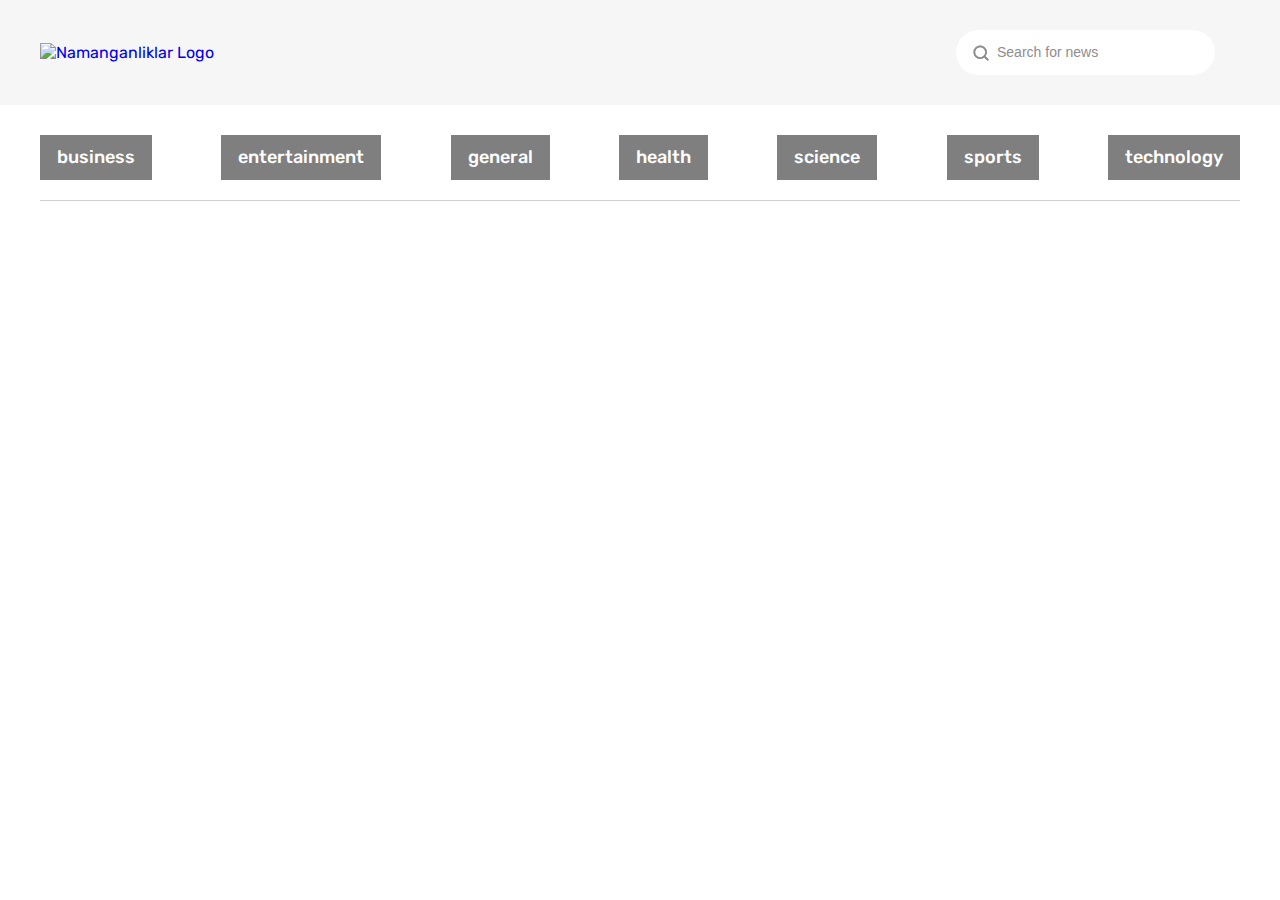
==== commit 600a4a4e: "initial commit" ====
--- a/index.html
+++ b/index.html
@@ -1,15 +1,19 @@
 <!DOCTYPE html>
 <html lang="en">
+
 <head>
   <meta charset="UTF-8" />
   <meta http-equiv="X-UA-Compatible" content="IE=edge" />
   <meta name="viewport" content="width=device-width, initial-scale=1.0" />
   <title>Namanganliklar 24</title>
+  <!--  script -->
+  <script src="./script/app.js" type="module" defer></script>
   <!--* css -->
   <!-- <link rel="stylesheet" href="./css/styles.min.css"> -->
   <link rel="stylesheet" href="./css/normalize.css">
-    <link rel="stylesheet" href="./css/styles.css" />
+  <link rel="stylesheet" href="./css/styles.css" />
 </head>
+
 <body>
   <!--* header -->
   <header class="site-header">
@@ -20,75 +24,25 @@
           <div class="header-top-start">
             <!-- logo -->
             <a class="header-logo" href="./index.html">
-              <img class="header-logo-img" width="264" height="28" src="./images/header_images/namanganliklar-logo.svg"
+              <img class="header-logo-img" width="264" height="100" src="./images/logo.svg"
                 alt="Namanganliklar Logo" />
             </a>
-            <!-- currency list -->
-            <ul class="header-top-currency-list">
-              <li class="currency-item">
-                <span class="currency">$</span> 10137.2
-              </li>
-              <li class="currency-item">
-                <span class="currency">P</span> 138.26
-              </li>
-            </ul>
           </div>
-
           <div class="header-top-end">
             <!-- search bar -->
-            <form action="https://echo.htmlacademy.ru/" class="search-form" autocomplete="off">
-              <input class="user_search" type="search" name="user_search" aria-label="user_search" placeholder="Поиск">
+            <form class="search-form" id="searchForm" action="https://echo.htmlacademy.ru/" autocomplete="off">
+              <input class="user_search" id="searchInput" type="search" name="user_search" aria-label="user_search"
+                placeholder="Search for news">
             </form>
-            <!-- language toggle -->
-            <ul class="lang-list">
-              <li class="lang-item">
-                <a class="lang-link active-lang" href="#"> УЗ </a>
-              </li>
-              <li class="lang-item">
-                <a class="lang-link" href="#"> РУ </a>
-              </li>
-            </ul>
-            <!-- signup -->
-            <a class="header-top-end-signup" href="#">Войти</a>
           </div>
         </div>
       </div>
     </div>
-
     <!--* header bottom -> site navigation -->
     <nav class="site-navigation">
       <div class="container">
-        <ul class="site-navigation-links">
-          <li class="site-navigation-item">
-            <a class="site-navigation-link" href="#">Главное</a>
-          </li>
-          <li class="site-navigation-item">
-            <a class="site-navigation-link" href="./interesting.html">Интересное</a>
-          </li>
-          <li class="site-navigation-item">
-            <a class="site-navigation-link" href="#">Экономика</a>
-          </li>
-          <li class="site-navigation-item">
-            <a class="site-navigation-link" href="#">Политика</a>
-          </li>
-          <li class="site-navigation-item">
-            <a class="site-navigation-link" href="#">Общество</a>
-          </li>
-          <li class="site-navigation-item">
-            <a class="site-navigation-link" href="#">Технологии</a>
-          </li>
-          <li class="site-navigation-item">
-            <a class="site-navigation-link" href="#">Спорт</a>
-          </li>
-          <li class="site-navigation-item">
-            <a class="site-navigation-link" href="#">Культура</a>
-          </li>
-          <li class="site-navigation-item">
-            <a class="site-navigation-link" href="#">Происшествия</a>
-          </li>
-          <li class="site-navigation-item">
-            <a class="site-navigation-link" href="#">Наука</a>
-          </li>
+        <ul class="site-navigation-links" id="categoryList">
+
         </ul>
       </div>
     </nav>
@@ -96,449 +50,45 @@
 
   <!--* end of the header  -->
   <!--* main -->
-  <main>
-    <aside class="aside-top">
-      <div class="container">
-        <a class="aside-top-ad" target="blank" href="https://shopme.uz/">
-          <img class="aside-top-ad-image" src="./images/banner-images/shopme_image.jpg" srcset="
-                ./images/banner-images/shopme_image.jpg    1x,
-                ./images/banner-images/shopme_image@2x.jpg 2x
-              " alt="ShopMe ad image" width="1200" height="128" />
-        </a>
-      </div>
-    </aside>
-
+  <main class="site-main">
     <!--* Latest news -->
     <section class="latest-news">
       <div class="container">
-        <ul class="latest-news-list">
-          <li class="latest-news-item">
-            <h3 class="latest-news-item-title">
-              <a class="latest-news-item-link" href="#">
-                Кандидат на пост канцлера ФРГ Шольц назвал условия
-                коалиционного соглашения
-              </a>
-            </h3>
-            <p class="latest-news-item-text text-gray">
-              Лидер Социал-демократической партии Германии (СДПГ) и кандидат
-              на должность...
-            </p>
-            <img class="latest-news-item-img" src="./images/card_images/germany.jpg" srcset="
-                  ./images/card_images/germany.jpg    1x,
-                  ./images/card_images/germany@2x.jpg 2x
-                " alt="template logo" width="359" height="165" />
-            <div class="latest-news-item-box last-1">
-
-              <p class="latest-news-item-box-text">
-                ИА Красная Весна
-                <time class="latest-news-item-box-time">15:55</time>
-              </p>
-            </div>
-          </li>
-          <li class="latest-news-item">
-            <div class="latest-news-item-container">
-              <h3 class="latest-news-item-title">
-                <a class="latest-news-item-link" href="#">Ученые доказали экспериментальным путем пользу покровных
-                  культур</a>
-              </h3>
-            </div>
-            <p class="latest-news-item-text text-gray">
-              Новое исследование ученых университета Иллинойса объединяет
-              полевые данные...
-            </p>
-            <img class="latest-news-item-img" src="./images/card_images/corn.jpg" srcset="
-                  ./images/card_images/corn.jpg    1x,
-                  ./images/card_images/corn@2x.jpg 2x
-                " alt="corn image" width="359" height="165" />
-            <div class="latest-news-item-box last-2">
-
-              <p class="latest-news-item-box-text">
-                Газета.Ru <time class="latest-news-item-box-time">12:54</time>
-              </p>
-            </div>
-          </li>
-          <li class="latest-news-item">
-            <div class="latest-news-item-container">
-              <h3 class="latest-news-item-title">
-                <a class="latest-news-item-link" href="#">Baidu запустила публичный сервис роботакси Apollo Go в
-                  Шанхае</a>
-              </h3>
-            </div>
-            <p class="latest-news-item-text text-gray">
-              Автопарк Baidu состоит из модифицированных электромобилей EV...
-            </p>
-            <img class="latest-news-item-img" src="./images/card_images/car.jpg" srcset="
-                  ./images/card_images/car.jpg    1x,
-                  ./images/card_images/car@2x.jpg 2x
-                " alt="electro car image" width="359" height="165" />
-            <div class="latest-news-item-box last-3">
-
-              <p class="latest-news-item-box-text">
-                Хайтек+ <time class="latest-news-item-box-time">13:44</time>
-              </p>
-            </div>
-          </li>
-          <li class="latest-news-item">
-            <div class="latest-news-item-container">
-              <h3 class="latest-news-item-title">
-                <a class="latest-news-item-link" href="#">Стали известны ёмкости аккумуляторов всех моделей iPhone
-                  13</a>
-              </h3>
-              <p class="latest-news-item-text text-gray">
-                Во время презентации iPhone 13 Apple придала большое
-                значения...
-              </p>
-            </div>
-            <img class="latest-news-item-img" src="./images/card_images/Iphone13.jpg" srcset="
-                  ./images/card_images/Iphone13.jpg    1x,
-                  ./images/card_images/Iphone13@2x.jpg 2x
-                " alt="Iphone13 image" width="359" height="165" />
-            <div class="latest-news-item-box last-4">
-
-              <p class="latest-news-item-box-text">
-                Digger.ru <time class="latest-news-item-box-time">14:25</time>
-              </p>
-            </div>
-          </li>
-          <li class="latest-news-item">
-            <div class="latest-news-item-container">
-              <h3 class="latest-news-item-title">
-                <a class="latest-news-item-link" href="#">
-                  Nature: ученые смогли доказать природное происхождение
-                  коронавируса SARS-CoV-2
-                </a>
-              </h3>
-              <p class="latest-news-item-text text-gray">
-                Во время презентации iPhone 13 Apple придала большое
-                значение...
-              </p>
-            </div>
-            <img class="latest-news-item-img" src="./images/card_images/surgery.jpg" srcset="
-                  ./images/card_images/surgery.jpg    1x,
-                  ./images/card_images/surgery@2x.jpg 2x
-                " alt="surgery image" width="359" height="165" />
-            <div class="latest-news-item-box last-5">
-
-              <p class="latest-news-item-box-text">
-                Lenta.ru <time class="latest-news-item-box-time">10:54</time>
-              </p>
-            </div>
-          </li>
-          <li class="latest-news-item">
-            <div class="latest-news-item-container">
-              <h3 class="latest-news-item-title">
-                <a class="latest-news-item-link" href="#">Китайская марка JAC повысила цены на лифтбек и пикап в
-                  <br />
-                  России</a>
-              </h3>
-              <p class="latest-news-item-text text-gray">
-                Две модели китайского бренда JAC из пяти, представленных на
-                российском...
-              </p>
-            </div>
-            <img class="latest-news-item-img" src="./images/card_images/car_black.jpg" srcset="
-                  ./images/card_images/car_black.jpg    1x,
-                  ./images/card_images/car_black@2x.jpg 2x
-                " alt="car image" width="359" height="165" />
-            <div class="latest-news-item-box last-6">
-
-              <p class="latest-news-item-box-text">
-                Тарантас Ньюс
-                <time class="latest-news-item-box-time">10:44</time>
-              </p>
-            </div>
-          </li>
+        <ul class="latest-news-list" id="newsList">
         </ul>
       </div>
     </section>
     <!--* banner end -->
-
-    <!--* article -->
-    <article class="site-article">
-      <div class="article-inner">
-        <h3 class="article-title text-black">
-          Хотите быть в курсе свежих новостей? <br />
-          Включите уведомления!
-        </h3>
-        <button class="article-link text-white modal-open-btn btn" id="modal__open__btn" href="#">Включит</button>
-      </div>
-    </article>
-
-    <!--* in the world section -->
-    <section class="world-news">
-      <div class="container">
-        <h3>В мире</h3>
-        <!-- news wrapper -->
-        <div class="news-container">
-          <div class="world-news-wrapper">
-            <ul class="world-news-list">
-              <li class="world-news-item">
-                <img class="world-news-item-img" src="./images/in_the_world_section/airplane.jpg" srcset="
-                      ./images/in_the_world_section/airplane.jpg        1x,
-                      ./images/in_the_world_section/airplane_retina.jpg 2x
-                    " alt="airplane" width="210" height="165" />
-                <div class="world-news-item-info">
-                  <div class="world-news-item-container">
-                    <h4 class="world-news-item-title">
-                      <a href="#" class="world-news-item-link">Китайский Чунцин запустил чартерный рейс для
-                        студентов до Британии</a>
-                    </h4>
-                    <p class="world-news-item-text text-gray">
-                      Чартерный рейс с 244 китайскими студентами вылетел из
-                      города центрального подчинения Чунцина на юго-западе
-                      Китая в британский Манчестер...
-                    </p>
-                  </div>
-                  <div class="world-news-item-box box-1">
-
-                    <p class="world-news-item-box-text">
-                      ИА Красная Весна
-                      <time class="world-news-item-box-time">12:25</time>
-                    </p>
-                  </div>
-                </div>
-              </li>
-              <li class="world-news-item">
-                <img class="world-news-item-img" src="./images/in_the_world_section/angela_merkel.jpg"
-                  alt="angela merkel" width="210" height="165" srcset="
-                      ./images/in_the_world_section/angela_merkel.jpg        1x,
-                      ./images/in_the_world_section/angela_merkel_retina.jpg 2x
-                    " />
-
-                <div class="world-news-item-info">
-                  <div class="world-news-item-container">
-                    <h4 class="world-news-item-title">
-                      <a href="#" class="world-news-item-link">В Германии выпустят ограниченную партию плюшевых
-                        мишек в образе Меркель</a>
-                    </h4>
-                  </div>
-                  <p class="world-news-item-text text-gray">
-                    БЕРЛИН, 19 сентября. / ТАСС/. Знаменитая фабрика по
-                    производству плюшевых игрушек в городе Кобург (федеральная
-                    земля Бавария) изготовила уникального...
-                  </p>
-                  <div class="world-news-item-box box-2">
-
-                    <p class="world-news-item-box-text">
-                      ТАСС
-                      <time class="world-news-item-box-time">11:35</time>
-                    </p>
-                  </div>
-                </div>
-              </li>
-              <li class="world-news-item">
-                <img class="world-news-item-img" src="./images/in_the_world_section/china_street.jpg" alt="china street"
-                  width="210" height="165" srcset="
-                      ./images/in_the_world_section/china_street.jpg        1x,
-                      ./images/in_the_world_section/china_street_retina.jpg 2x
-                    " />
-
-                <div class="world-news-item-info">
-                  <div class="world-news-item-container">
-                    <h4 class="world-news-item-title">
-                      <a href="#" class="world-news-item-link">Акции КНР утратили доверие инвесторов. Что делать с
-                        бумагами прямо сейчас</a>
-                    </h4>
-                  </div>
-                  <p class="world-news-item-text text-gray">
-                    За последние месяцы инвесторы в китайский рынок пережили
-                    настоящее потрясение — из-за ужесточения регулирования
-                    технологического сектора и критики некоторых...
-                  </p>
-                  <div class="world-news-item-box box-3">
-
-                    <p class="world-news-item-box-text">
-                      РБК Инвестиции
-                      <time class="world-news-item-box-time">09:35</time>
-                    </p>
-                  </div>
-                </div>
-              </li>
-              <li class="world-news-item">
-                <img src="./images/in_the_world_section/china_flag.jpg" alt="china flag" width="210" height="165"
-                  srcset="
-                      ./images/in_the_world_section/china_flag.jpg        1x,
-                      ./images/in_the_world_section/china_flag_retina.jpg 2x
-                    " />
-
-                <div class="world-news-item-info">
-                  <div class="world-news-item-container">
-                    <h4 class="world-news-item-title">
-                      <a href="#" class="world-news-item-link">Китай раскритиковал заключенный Австралией, США и
-                        Великобританией антикитайский союз AUKUS</a>
-                    </h4>
-                  </div>
-                  <p class="world-news-item-text text-gray">
-                    Не только Франция, которая лишилась многомиллиардного
-                    контракта с Австралий, осталась недовольна созданием
-                    трехстороннего оборонного альянса AUKUS, пишет
-                    Anna-News.info
-                  </p>
-                  <div class="world-news-item-box box-4">
-                    <p class="world-news-item-box-text">
-                      Solenka.info
-                      <time class="world-news-item-box-time">19:43</time>
-                    </p>
-                  </div>
-                </div>
-              </li>
-            </ul>
-            <a class="world-news-wrapper-link text-black" href="#">Показать ещё</a>
-          </div>
-          <div class="main-news">
-            <div class="main-news-container">
-              <h3 class="text-black main-news-title">Главное</h3>
-              <ul class="main-news-list">
-                <li class="main-news-item">
-                  <div class="main-news-item-container">
-                    <h4 class="main-news-item-title">
-                      <a href="#" class="main-news-item-link">
-                        В Фергане создадут узбекско-пакистанский университет
-                      </a>
-                    </h4>
-                  </div>
-                  <p class="main-news-item-text">
-                    Sputnik Узбекистан
-                    <time class="main-news-item-box-time">14:09</time>
-                  </p>
-                </li>
-                <li class="main-news-item">
-                  <div class="main-news-item-container">
-                    <h4 class="main-news-item-title">
-                      <a href="#" class="main-news-item-link">
-                        Узбекистан утвердил соглашение о содействии занятости
-                        в странах СНГ
-                      </a>
-                    </h4>
-                  </div>
-                  <p class="main-news-item-text">
-                    ИА Красная Весна
-                    <time class="main-news-item-box-time">10:19</time>
-                  </p>
-                </li>
-                <li class="main-news-item">
-                  <div class="main-news-item-container">
-                    <h4 class="main-news-item-title">
-                      <a href="#" class="main-news-item-link">
-                        В Узбекистане увеличиваются очереди за автомобилями
-                        UzAuto
-                      </a>
-                    </h4>
-                  </div>
-                  <p class="main-news-item-text">
-                    Северная газета (Армянск)
-                    <time class="main-news-item-box-time">13:50</time>
-                  </p>
-                </li>
-                <li class="main-news-item last-item">
-                  <div class="main-news-item-container">
-                    <h4 class="main-news-item-title">
-                      <a href="#" class="main-news-item-link">
-                        Минтуризма опровергло приостановку выплат за шаги
-                      </a>
-                    </h4>
-                  </div>
-                  <p class="main-news-item-text">
-                    Sputnik Узбекистан
-                    <time class="main-news-item-box-time">14:32</time>
-                  </p>
-                </li>
-              </ul>
-            </div>
-            <aside class="aside-bottom">
-              <a class="aside-bottom-ad-link" target="blank" href="https://olmosresidence.uz/"><img
-                  class="aside-bottom-ad-img" src="./images/aside_image.jpg" srcset="
-                      ./images/aside_image.jpg        1x,
-                      ./images/aside_image_retina.jpg 2x
-                    " alt="template image" width="393" height="338" /></a>
-            </aside>
-          </div>
-        </div>
-      </div>
-    </section>
   </main>
 
-  <!-- Footer -->
-  <footer class="bg-blue text-white site-footer">
-    <div class="container">
-      <div class="footer-top">
-        <!-- top-start -->
-        <div class="footer-copyright">
-          <strong class="footer-copyright-logo">Namanganliklar 24</strong>
-          <p class="footer-copyright-text">
-            Воспроизводство, копирование, использование информации с сайта
-            «NAMANGANLIKLAR24.UZ» возможно только с предварительного
-            письменного разрешения редакции.
-          </p>
-        </div>
-        <!--* top-middle and top-end sides are near to each other. That's why we're gonna use a div here -->
-        <div class="footer-links-container">
-          <ul class="footer-links">
-            <li class="footer-links-item">
-              <a class="footer-links-item-link text-white" href="#">Информация о сайте</a>
-            </li>
-            <li class="footer-links-item">
-              <a class="footer-links-item-link text-white" href="#">Использование материалов</a>
-            </li>
-            <li class="footer-links-item">
-              <a class="footer-links-item-link text-white" href="./contact.html">Напишите нам</a>
-            </li>
-            <li class="footer-links-item">
-              <a class="footer-links-item-link text-white" href="#">Темы дня</a>
-            </li>
-          </ul>
-          <ul class="footer-links">
-            <li class="footer-links-item">
-              <a class="footer-links-item-link text-white" href="#">Реклама</a>
-            </li>
-            <li class="footer-links-item">
-              <a class="footer-links-item-link text-white" href="#">Наша команда</a>
-            </li>
-            <li class="footer-links-item">
-              <a class="footer-links-item-link text-white" href="#">Прислать новость</a>
-            </li>
-          </ul>
-          <!-- footer bottom -->
-        </div>
+  <!-- templates -->
+  <template id="categoryTemplate">
+    <li class="site-navigation-item" data-search-query="" id="categoryItem">
+    </li>
+  </template>
+  <template id="newsTemplate">
+    <li class="latest-news-item" id="newsItem">
+      <h3 class="latest-news-item-title" id="newsTitle">
+        <a class="latest-news-item-link" id="newsLink" href="#">
+          Кандидат на пост канцлера ФРГ Шольц назвал условия
+          коалиционного соглашения
+        </a>
+      </h3>
+      <p class="latest-news-item-text text-gray" id="newsDescription">
+        Лидер Социал-демократической партии Германии (СДПГ) и кандидат
+        на должность...
+      </p>
+      <img class="latest-news-item-img" src="./images/card_images/germany.jpg" alt="template logo" id="newsImg"
+        width="359" height="165" />
+      <div class="latest-news-item-box last-1">
+
+        <p class="latest-news-item-box-text" id="newsSource">
+        </p>
+        <time class="latest-news-item-box-time news-time" id="newsTime"></time>
       </div>
-      <div class="footer-bottom">
-        <strong class="footer-bottom-title">Наши <br> социальные сети</strong>
-        <ul class="footer-bottom-list">
-          <li class="footer-bottom-item">
-            <a class="footer-bottom-list-link" href="https://facebook.com" target="blank"><img
-                class="footer-bottom-list-link-img" src="./images/social-logos/facebook.svg" alt="facebook image"
-                width="18" height="18" /></a>
-          </li>
-          <li class="footer-bottom-item">
-            <a class="footer-bottom-list-link" href="https://instagram.com" target="blank"><img
-                class="footer-bottom-list-link-img" src="./images/social-logos/instagram.svg" alt="instagram image"
-                width="18" height="18" /></a>
-          </li>
-          <li class="footer-bottom-item">
-            <a class="footer-bottom-list-link" href="https://telegram.com" target="blank"><img
-                class="footer-bottom-list-link-img" src="./images/social-logos/telegram.svg" alt="telegram image"
-                width="18" height="18" /></a>
-          </li>
-          <li class="footer-bottom-item">
-            <a class="footer-bottom-list-link" href="https://m.youtube.com" target="blank"><img
-                class="footer-bottom-list-link-img" src="./images/social-logos/youtube.svg" alt="youtube image"
-                width="18" height="18" />
-            </a>
-          </li>
-        </ul>
-      </div>
-    </div>
-  </footer>
+    </li>
+  </template>
 
+</body>
 
-  <!-- modal -->
-  <dialog class="modal" id="modal">
-    <h3 class="modal-title">Хотите быть в курсе свежих новостей?  Включите уведомления!
-    </h3>
-    <button class="btn modal-turn-btn" id="modal__turn">Включит</button>
-    <button class="close-modal btn" id="modal__close__btn">&times;</button>
-  </dialog>
-
-  <script src="./script/app.js"></script>
-</body>
 </html>--- a/css/styles.css
+++ b/css/styles.css
@@ -40,17 +40,31 @@
   box-sizing: border-box;
 }
 
+body,html{
+  height: 100%;
+}
+
 body {
+  display: flex;
+  flex-direction: column;
   margin: 0;
   font-family: "Rubik", sans-serif;
 }
 
+.site-main{
+  flex-grow: 1;
+}
+
 ul {
   list-style: none;
 }
 
 a {
   text-decoration: none;
+}
+
+button{
+  font-family: inherit;
 }
 
 .btn {
@@ -82,7 +96,8 @@
 }
 
 .container {
-  width: 1240px;
+  max-width: 1240px;
+  width: 100%;
   margin-right: auto;
   margin-left: auto;
   padding-right: 20px;
@@ -97,9 +112,6 @@
   font-weight: 500;
   font-size: 16px;
   line-height: 19px;
-
-  /* identical to box height */
-
   color: #fff;
 }
 
@@ -134,26 +146,7 @@
 .header-logo-img {
   width: 276px;
   height: 45px;
-}
-
-
-.header-top-currency-list {
-  display: -webkit-box;
-  display: -ms-flexbox;
-  display: flex;
-
-}
-
-.currency-item {
-  color: #555;
-  margin-right: 25px;
-}
-
-.currency {
-  font-weight: 700;
-  font-size: 16px;
-  line-height: 19px;
-  color: #2959ce;
+  object-fit: contain;
 }
 
 .header-top-end {
@@ -291,6 +284,7 @@
   -webkit-box-align: center;
   -ms-flex-align: center;
   align-items: center;
+  gap: 0.5rem;
   margin-top: 30px;
   margin-bottom: 40px;
   padding-bottom: 20px;
@@ -298,13 +292,24 @@
   border-bottom: 1px solid #d1d1d1;
 }
 
-.site-navigation-link {
+.site-navigation-item {
+  padding: 10px 15px;
   font-weight: 500;
   font-size: 18px;
   line-height: 21px;
   text-align: center;
-  color: #7f7f7f;
-}
+  border: 2px solid transparent;
+  color: #fff;
+  background-color: #7f7f7f;
+  cursor: pointer;
+  transition: all .5s ease-in-out;
+}
+
+.site-navigation-item:hover{
+  opacity: .7;
+}
+
+.site-navigation-item::after
 
 /************* ASIDE TOP **************/
 .aside-top {
@@ -323,22 +328,20 @@
 .latest-news-list {
   display: -webkit-box;
   display: -ms-flexbox;
-  display: flex;
-  -ms-flex-wrap: wrap;
-  flex-wrap: wrap;
-  -webkit-box-pack: justify;
-  -ms-flex-pack: justify;
-  justify-content: space-between;
-  -webkit-box-align: center;
-  -ms-flex-align: center;
-  align-items: center;
+  display: grid;
+  grid-template-columns: repeat(auto-fit,minmax(250px,300px));
+  place-content: center;
+  gap: 1rem;
   margin-bottom: 60px;
   padding-left: 0;
 }
 
 .latest-news-item {
+  display: flex;
+  flex-direction: column;
+  justify-content: space-between;
   background-color: #f6f6f6;
-  width: 393px;
+  /* width: 393px; */
   border-radius: 15px;
   padding: 20px 17px;
   margin-bottom: 10px;
@@ -370,8 +373,7 @@
 }
 
 .latest-news-item-img {
-  width: 359px;
-  height: 165px;
+  max-width: 100%;
   border-radius: 10px;
 }
 
@@ -385,44 +387,10 @@
   -webkit-box-align: center;
   -ms-flex-align: center;
   align-items: center;
-}
-
-.latest-news-item-box::before {
-  content: '';
-  display: block;
-  width: 20px;
-  height: 20px;
-  background-size: cover;
-  background-position: calc(50%) 0;
-}
-
-.last-1::before {
-  background-image: url("../images/brands/KB.png");
-}
-
-.last-2::before {
-  background-image: url("../images/brands/image5.png");
-}
-
-.last-3::before {
-  background-image: url("../images/brands/X+.png");
-}
-
-.last-4::before {
-  background-image: url("../images/brands/digger_ru.png");
-}
-
-.last-5::before {
-  background-image: url("../images/brands/lenta_ru.png");
-}
-
-.last-6::before {
-  background-image: url("../images/brands/Tarantas_News.png");
-}
-
-
-
-.latest-news-item-box-text {
+  color: crimson;
+}
+
+.news-time {
   font-size: 12px;
   line-height: 14px;
   margin-left: 10px;
@@ -796,7 +764,7 @@
 ********************************/
 
 .modal {
-  position: relative;
+  /* position: relative; */
   width: 850px;
   text-align: center;
   padding: 50px;
